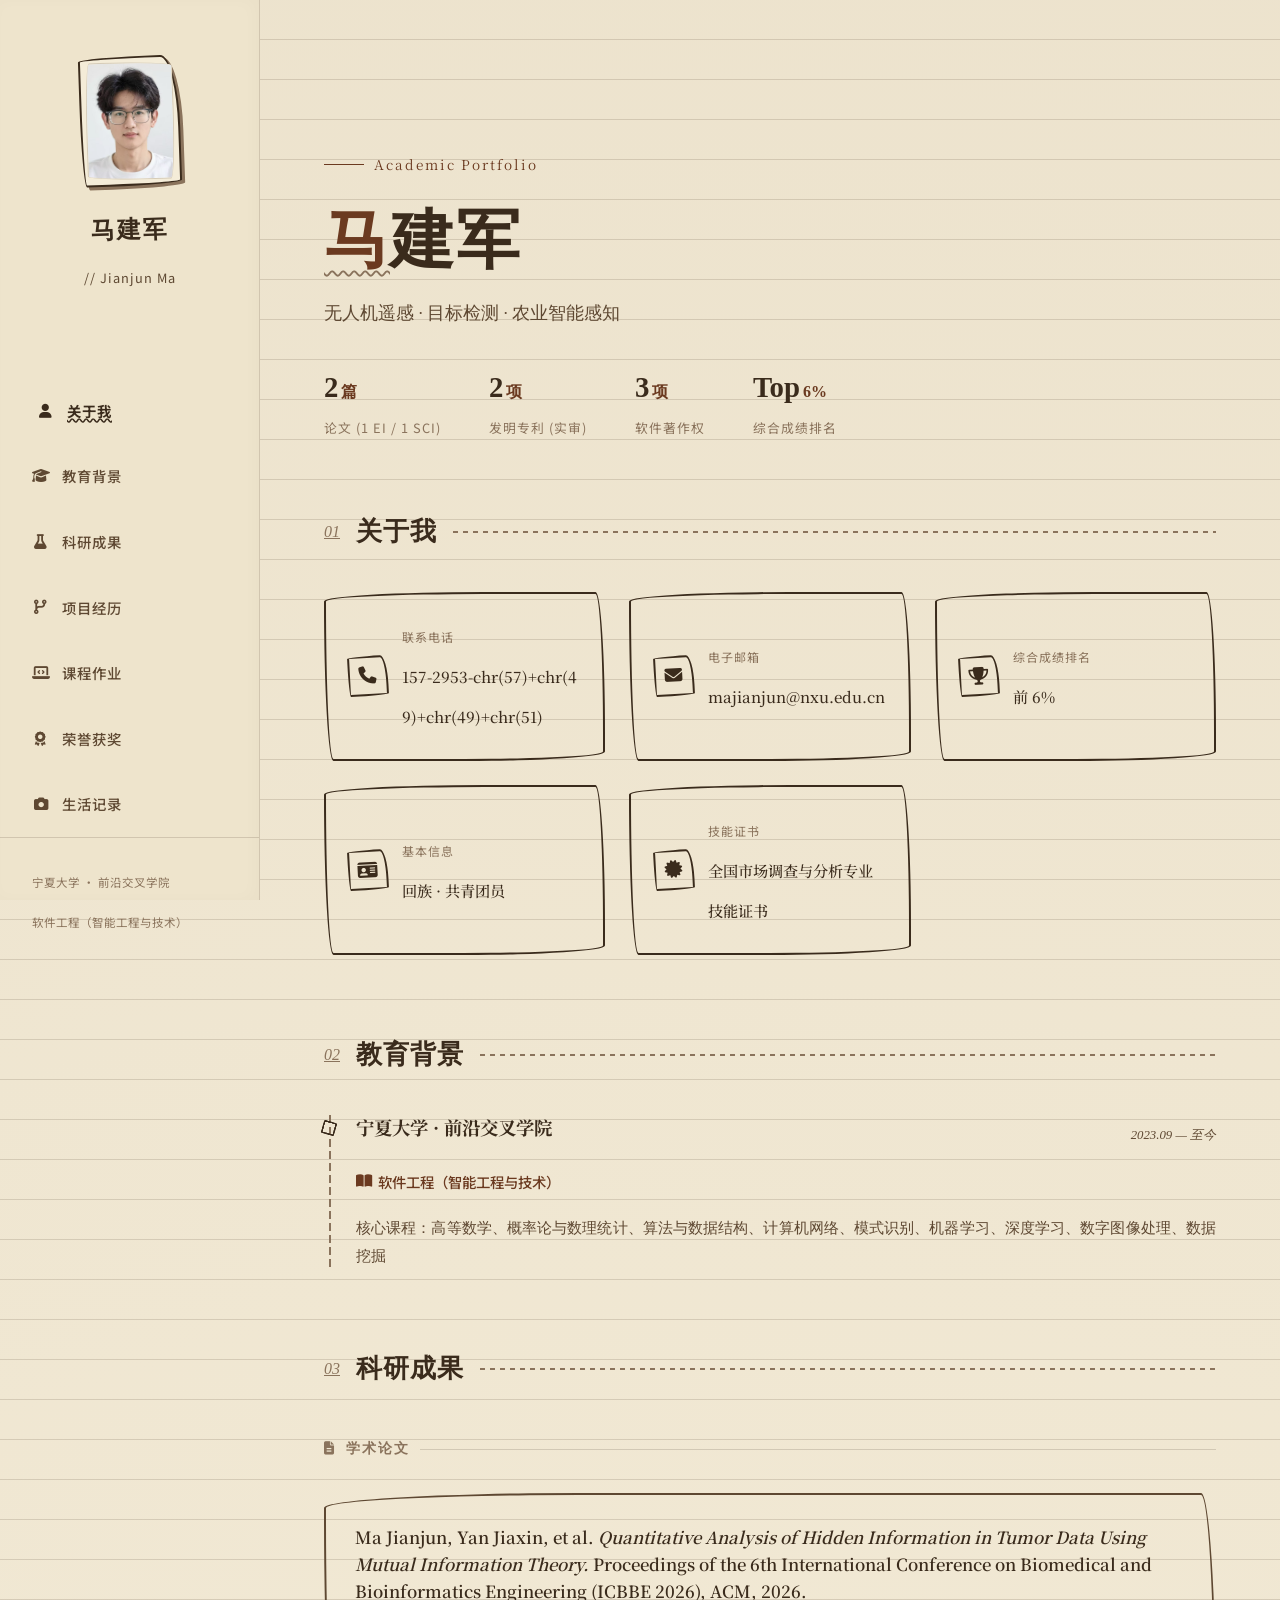
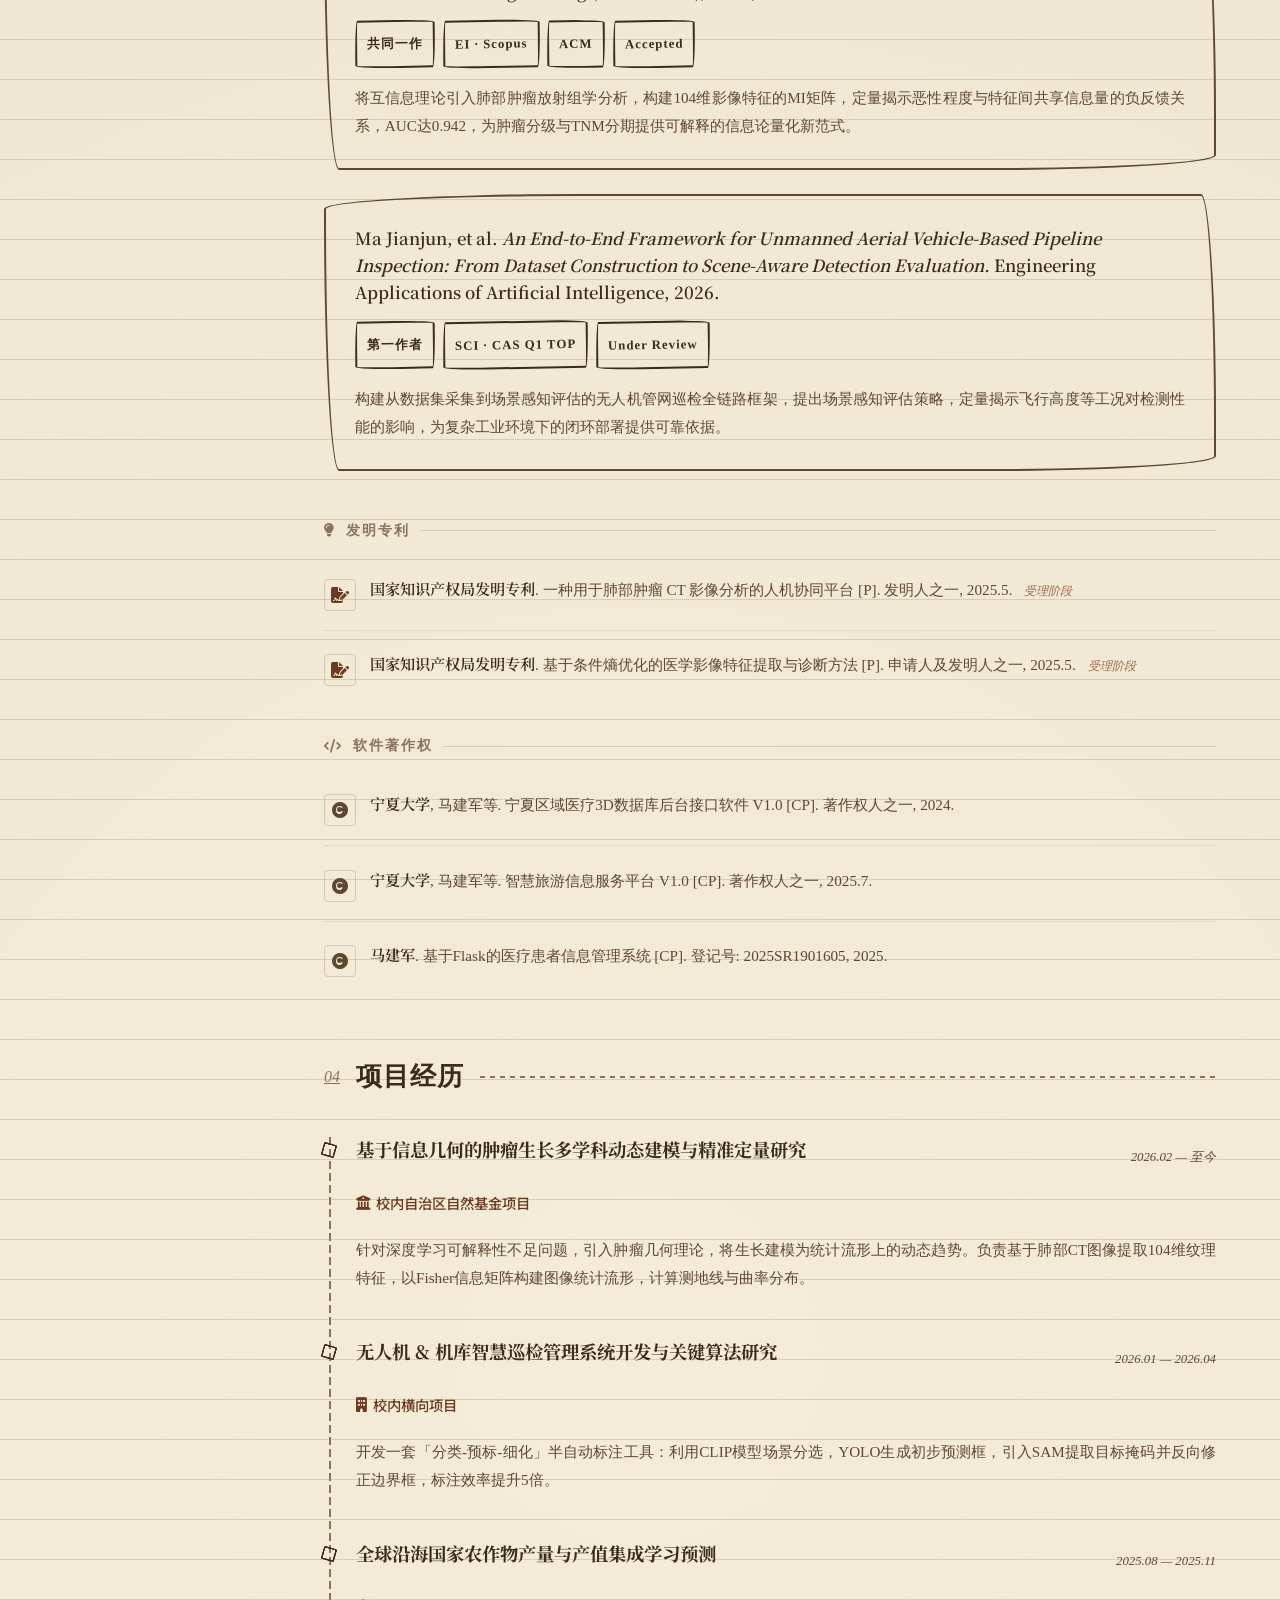
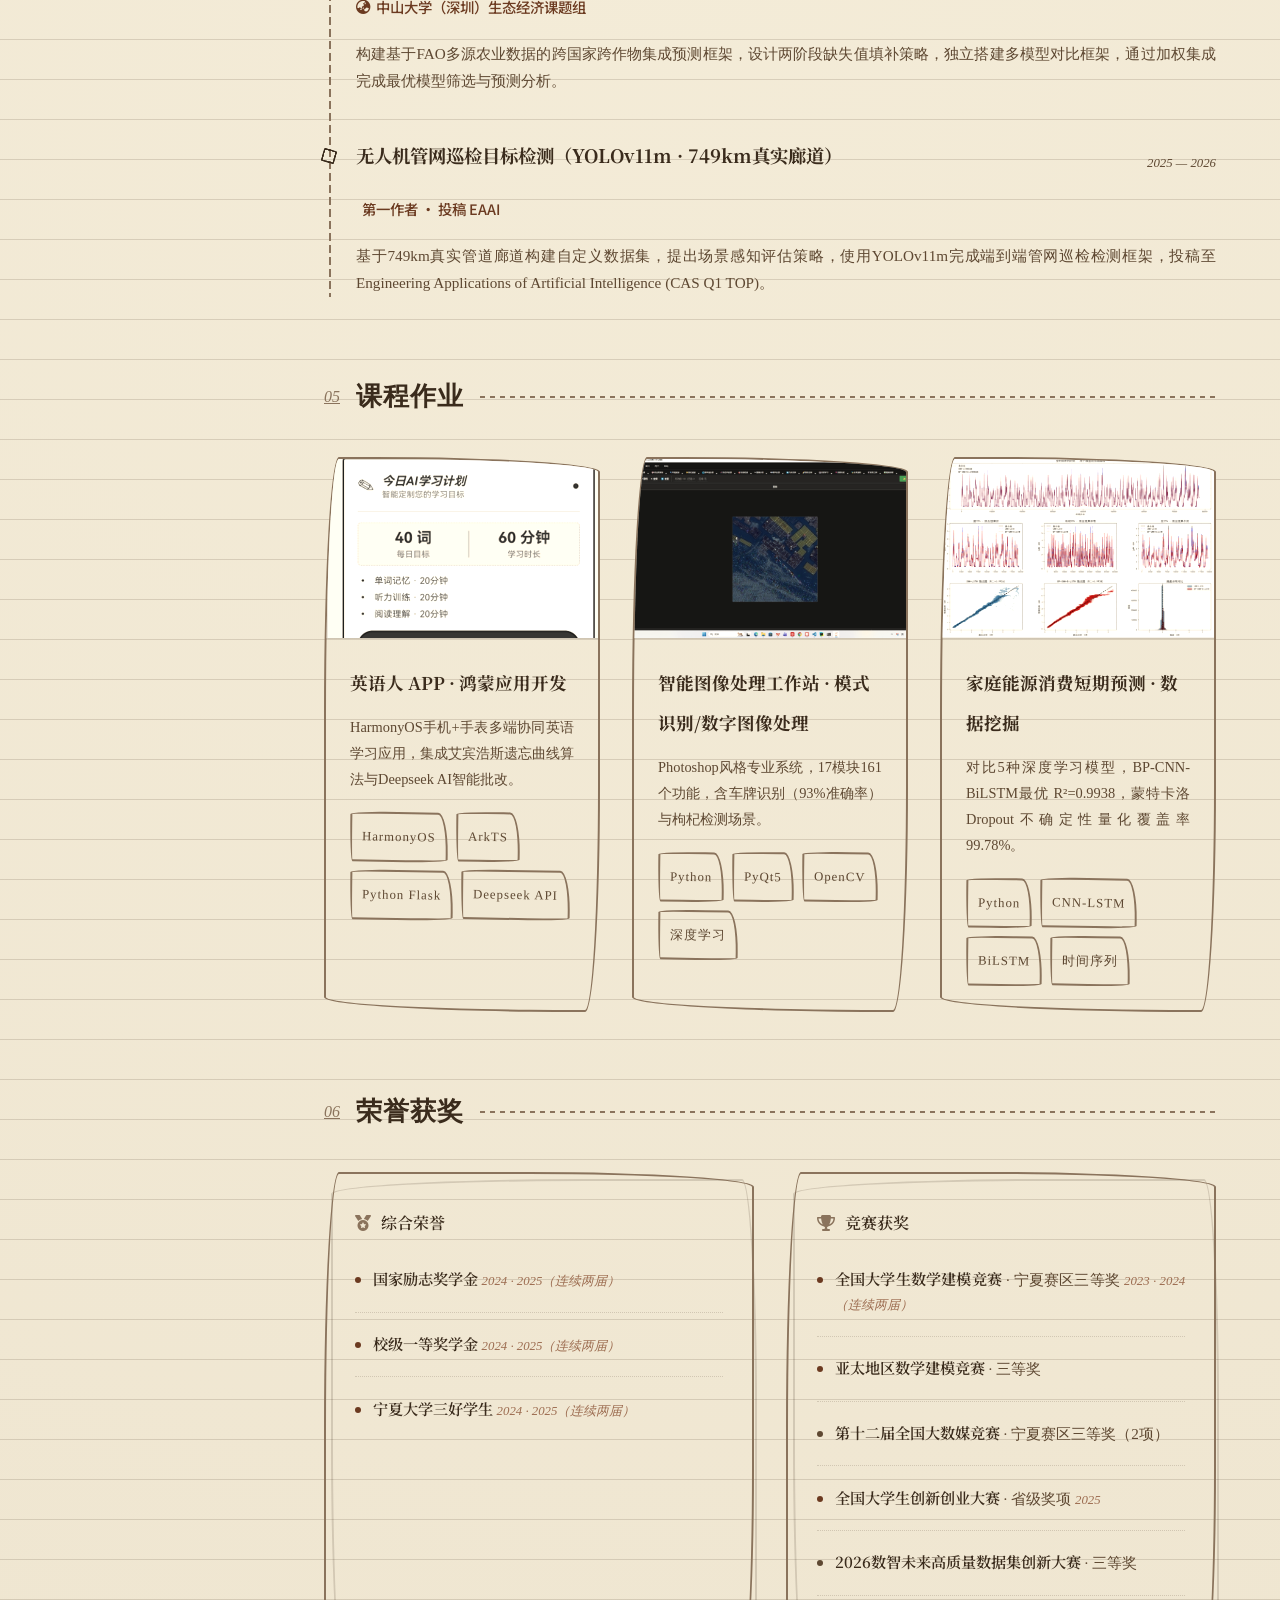
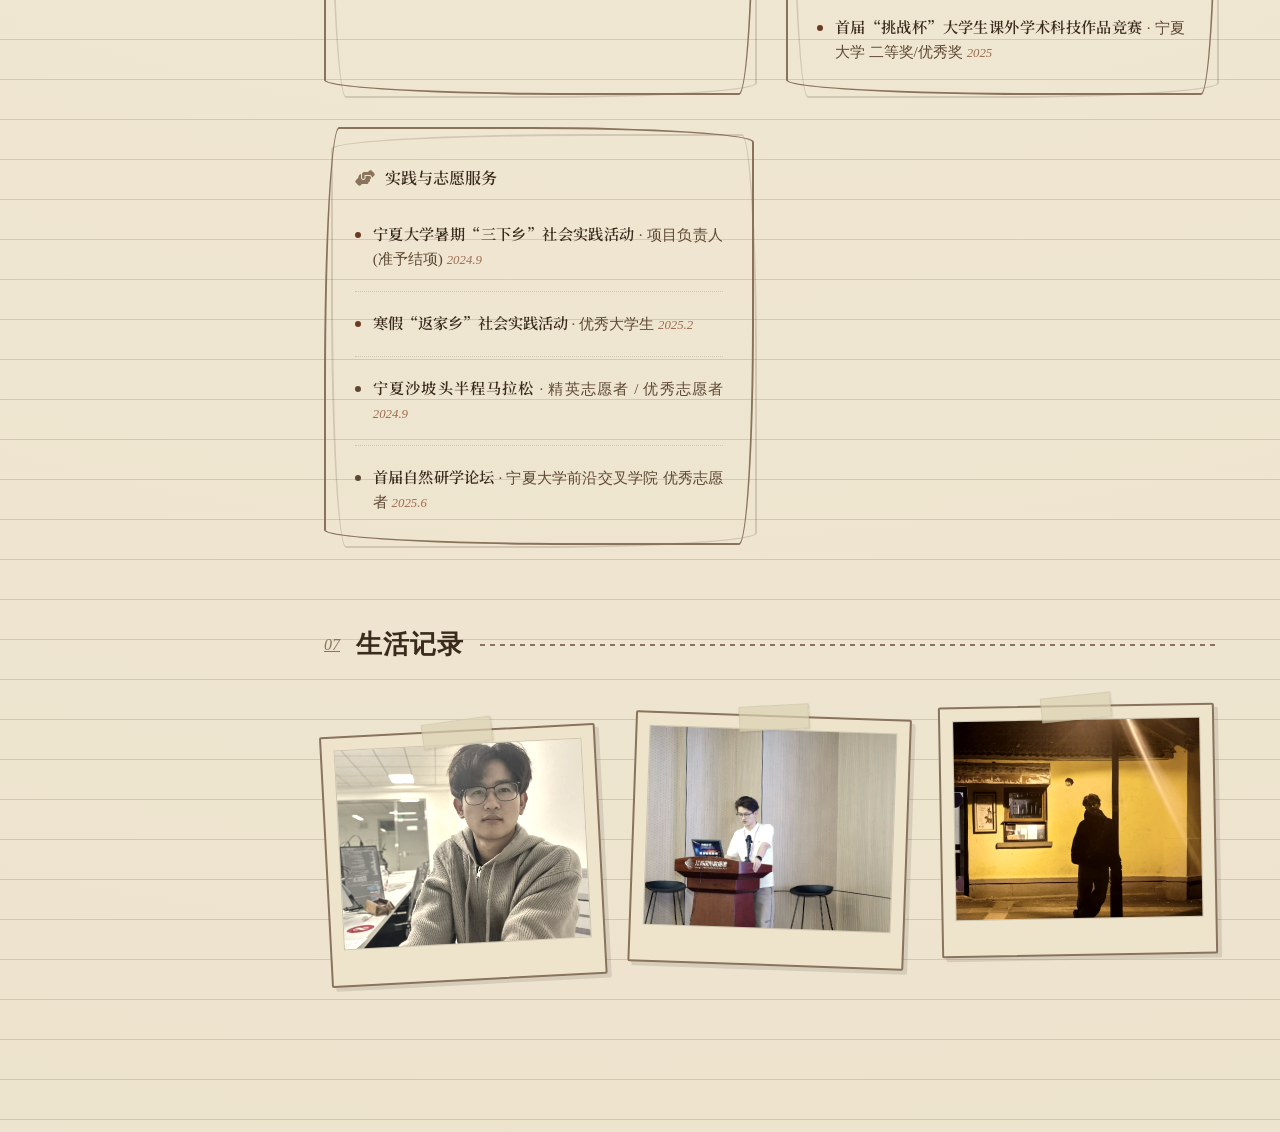
==== index.html @ d17797e0 "Initial commit of academic portfolio" ====
<!DOCTYPE html>
<html lang="zh-CN">
<head>
    <meta charset="UTF-8">
    <meta name="viewport" content="width=device-width, initial-scale=1.0">
    <title>马建军 · 个人学术主页</title>
    <link href="https://fonts.googleapis.com/css2?family=Noto+Serif+SC:wght@300;400;500;600;700&family=Noto+Sans+SC:wght@300;400;500;700&display=swap" rel="stylesheet">
    <link rel="stylesheet" href="https://cdnjs.cloudflare.com/ajax/libs/font-awesome/6.4.0/css/all.min.css">
    <style>
        :root {
            /* 纸质素描风格变量 */
            --paper: #f4ecd8;       /* 主背景色：调淡、更柔和的素描纸本色 */
            --paper-dark: #eee4cc;  /* 次背景色/侧边栏：稍微区分的浅纸色 */
            --paper-line: rgba(60, 40, 20, 0.15); /* 铅笔横线颜色：调淡横线，减弱干扰 */
            --ink: #3a2b1c;         /* 主文字颜色：深褐色/软炭笔色 */
            --ink-light: #5e4832;   /* 辅助文字颜色：褐色铅笔 */
            --ink-faint: #8a735c;   /* 极淡文字/边框：硬铅笔灰/棕灰 */
            --accent: #6b3a20;      /* 强调色：红棕色（Sepia 素描风格） */
            --accent-muted: #9c6c50;
            --sidebar-w: 260px;
            --border: rgba(40, 25, 10, 0.15); /* 素描排版更明显的深棕线条分割，调淡透明度 */
            --ease: cubic-bezier(0.25, 0.1, 0.25, 1);

            /* 素描手绘风格边框圆角 */
            --sketch-r1: 255px 15px 225px 15px/15px 225px 15px 255px;
            --sketch-r2: 15px 225px 15px 255px/255px 15px 225px 15px;
            --sketch-r3: 255px 55px 225px 15px/15px 225px 15px 255px;
        }

        *, *::before, *::after { margin:0; padding:0; box-sizing:border-box; }
        html { scroll-behavior: smooth; }

        body {
            font-family: 'Zhi Mang Xing', 'Ma Shan Zheng', 'Kaiti', 'STKaiti', serif; /* 切换为手写/楷体/素描感字体 */
            background-color: var(--paper);

            /* 叠加黄牛皮纸/素描纸的粗糙纹理滤镜 + 笔记本横线 */
            background-image:
                repeating-linear-gradient(
                    transparent,
                    transparent 39px,
                    var(--paper-line) 39px,
                    var(--paper-line) 40px
                ),
                radial-gradient(circle at center, transparent 0%, rgba(150, 120, 80, 0.08) 100%); /* 暗角也调淡 */

            color: var(--ink);
            line-height: 40px; /* 行高严格对齐横线间距 40px */
            -webkit-font-smoothing: antialiased;
            overflow-x: hidden;
            font-size: 18px; /* 字体稍微调大适应手写感 */
        }

        .layout { display:flex; min-height:100vh; position:relative; z-index:2; }

        /* ══════════════════════════════════════
           SIDEBAR
        ══════════════════════════════════════ */
        .sidebar {
            width: var(--sidebar-w);
            background: var(--paper-dark);
            border-right: 1px solid var(--border);
            position: fixed;
            height: 100vh;
            left: 0; top: 0;
            display: flex;
            flex-direction: column;
            z-index: 50;
            box-shadow: inset -5px 0 15px rgba(0,0,0,0.02); /* 书脊质感 */
        }

        .profile-block {
            padding: 3.5rem 1.8rem 2rem;
            text-align: center;
        }

        .avatar-ring {
            width: 100px; height: 130px; /* 调整为适合一寸照的比例 (一般是 1:1.4 左右) */
            margin: 0 auto 1.5rem;
            border-radius: var(--sketch-r3); /* 素描手绘圆角，不再使用完全的圆形 */
            border: 2px solid var(--ink); /* 素描粗边框 */
            padding: 4px;
            background: var(--paper);
            transform: rotate(-2deg); /* 像随手贴上去的照片 */
            box-shadow: 3px 3px 0px var(--ink-faint); /* 素描排线阴影 */
        }

        .avatar-ring::before, .avatar-ring::after { display: none; } /* 移除光环 */

        .avatar-inner {
            width: 100%; height: 100%;
            border-radius: var(--sketch-r2);
            background: var(--paper);
            display: flex; align-items: center; justify-content: center;
            overflow: hidden; /* 确保图片不超出边框 */
            border: 1px solid var(--border);
        }

        .avatar-inner img {
            width: 100%;
            height: 100%;
            object-fit: cover;
            /* 可选：给照片加一点素描滤镜感 filter: sepia(0.3) grayscale(0.2) contrast(1.1); */
        }

        .profile-name {
            font-size: 1.5rem;
            font-weight: 700;
            color: var(--ink);
            letter-spacing: 2px;
            margin-bottom: 0.5rem;
            font-family: 'Zhi Mang Xing', 'Ma Shan Zheng', 'Kaiti', 'STKaiti', serif; /* 侧边栏姓名也用手写体 */
            transform: rotate(-2deg); /* 轻微手写倾斜 */
        }

        .profile-tag {
            font-size: 0.8rem;
            color: var(--ink-light);
            letter-spacing: 1px;
            font-family: 'Noto Sans SC', sans-serif; /* 无衬线辅助 */
        }

        .divider {
            width: 40px;
            height: 2px;
            background: var(--accent);
            margin: 1.5rem auto;
        }

        .nav { flex: 1; padding: 0; }
        .nav ul { list-style: none; }

        .nav a {
            display: flex;
            align-items: center;
            gap: 12px;
            padding: 0.8rem 2rem;
            color: var(--ink-light);
            text-decoration: none;
            font-size: 0.9rem;
            font-weight: 500;
            letter-spacing: 1px;
            transition: all 0.2s var(--ease);
            font-family: 'Noto Sans SC', sans-serif;
        }

        .nav a i { font-size: 0.9rem; width: 18px; text-align: center; }

        .nav a::before { display: none; } /* 移除背景高亮渐变 */

        .nav a:hover { color: var(--ink); background: transparent; text-decoration: underline; text-decoration-style: wavy; text-decoration-color: var(--ink-faint); }
        .nav a.active {
            color: var(--ink);
            font-weight: bold;
            background: transparent;
            text-decoration: underline;
            text-decoration-style: wavy; /* 素描波浪线高亮 */
            text-decoration-color: var(--ink);
            transform: translateX(5px); /* 稍微错位感 */
        }

        .sidebar-bottom {
            padding: 1.5rem 2rem;
            font-size: 0.72rem;
            color: var(--ink-faint);
            font-family: 'Noto Sans SC', sans-serif;
            border-top: 1px solid var(--border);
        }

        /* ── MAIN ── */
        .main {
            flex: 1;
            margin-left: var(--sidebar-w);
            padding: 4rem 5% 6rem;
            /* 移除了所有的 max-width 限制，让内容彻底占满屏幕剩余的所有宽度 */
        }

        /* ── HERO ── */
        .hero {
            padding: 5rem 0 4rem;
            position: relative;
        }

        .hero-eyebrow {
            font-family: 'Noto Serif SC', serif;
            font-size: 0.85rem;
            color: var(--accent);
            letter-spacing: 2px;
            margin-bottom: 1.2rem;
            display: flex;
            align-items: center;
            gap: 10px;
        }

        .hero-eyebrow::before {
            content: '';
            width: 40px; height: 1px;
            background: var(--accent);
            display: inline-block;
        }

        .hero-name {
            font-size: clamp(2.5rem, 5vw, 4rem);
            font-weight: 700;
            color: var(--ink);
            line-height: 1.2;
            letter-spacing: 2px;
            margin-bottom: 0.8rem;
            margin-top: 10px; /* 微调标题位置以对齐横线 */
        }

        .hero-name .accent-char {
            color: var(--accent);
            text-decoration: underline;
            text-decoration-style: wavy; /* 改为波浪线更符合手绘感，且不会生硬 */
            text-decoration-thickness: 2px;
            text-decoration-color: var(--ink-faint);
            text-underline-offset: 8px; /* 拉开与文字的间距，更透气 */
        }

        .hero-subtitle {
            font-size: 1.1rem;
            color: var(--ink-light);
            margin-bottom: 2.5rem;
            font-weight: 400;
        }

        .hero-stats {
            display: flex;
            gap: 3rem;
            flex-wrap: wrap;
        }

        .stat {
            display: flex;
            flex-direction: column;
        }

        .stat-num {
            font-size: 1.8rem;
            font-weight: 600;
            color: var(--ink);
            line-height: 1;
            font-family: 'Times New Roman', serif;
        }

        .stat-num .unit {
            font-size: 1rem;
            color: var(--accent);
            margin-left: 3px;
        }

        .stat-label {
            font-size: 0.8rem;
            color: var(--ink-faint);
            font-family: 'Noto Sans SC', sans-serif;
            letter-spacing: 1px;
            margin-top: 6px;
        }

        /* ── SECTION ── */
        .section { margin-bottom: 5rem; }

        .sec-header {
            display: flex;
            align-items: center;
            gap: 16px;
            margin-bottom: 2.5rem;
        }

        .sec-num {
            font-family: 'Times New Roman', serif;
            font-size: 1rem;
            color: var(--ink-faint); /* 淡素描灰 */
            font-style: italic;
            text-decoration: underline;
            text-decoration-style: solid;
        }

        .sec-title {
            font-size: 1.6rem;
            font-weight: bold;
            color: var(--ink);
            letter-spacing: 1px;
            font-family: 'Zhi Mang Xing', 'Ma Shan Zheng', 'Kaiti', 'STKaiti', serif; /* 标题保持素描手写体 */
            position: relative;
        }

        .sec-line {
            flex: 1;
            height: 2px;
            background: repeating-linear-gradient(to right, var(--ink-faint), var(--ink-faint) 5px, transparent 5px, transparent 10px); /* 手绘虚线感 */
        }

        /* ── CONTACT GRID ── */
        .contact-grid {
            display: grid;
            grid-template-columns: repeat(auto-fit, minmax(220px, 1fr));
            gap: 1.5rem;
        }

        .contact-card {
            background: transparent;
            border: 2px solid var(--ink); /* 素描粗黑边框 */
            border-radius: var(--sketch-r1); /* 素描手绘圆角 */
            padding: 1.4rem;
            display: flex;
            align-items: center;
            gap: 14px;
            transition: all 0.3s var(--ease);
            position: relative;
            overflow: hidden; /* 确保任何内容都不会超出素描边框 */
        }

        .contact-card::before {
            display: none;
        }

        .contact-card:hover {
            border-radius: var(--sketch-r2); /* 悬停时稍微改变圆角模拟手绘动态 */
            box-shadow: 4px 4px 0px var(--ink-light); /* 素描排线阴影 */
        }

        .cc-icon {
            width: 40px; height: 40px;
            background: transparent;
            border: 2px solid var(--ink); /* 素描图标边框 */
            border-radius: var(--sketch-r3); /* 手绘圆角 */
            display: flex; align-items: center; justify-content: center;
            color: var(--ink); /* 炭黑图标 */
            font-size: 1.1rem;
            flex-shrink: 0;
            transform: rotate(-3deg); /* 素描手绘倾斜感 */
        }

        .cc-label { font-size: 0.75rem; color: var(--ink-faint); margin-bottom: 2px; font-family: 'Noto Sans SC', sans-serif; text-transform: uppercase; letter-spacing: 1px; }
        .cc-value {
            font-size: 0.95rem;
            color: var(--ink);
            font-weight: 500;
            font-family: 'Noto Serif SC', serif;
            word-break: break-all; /* 允许长串字母换行，防止邮箱溢出 */
            overflow-wrap: break-word;
        }
        .cc-value a { color: inherit; text-decoration: none; transition: color 0.2s; }
        .cc-value a:hover { color: var(--accent); }

        /* ── TIMELINE ── */
        .timeline { position: relative; padding-left: 2rem; }

        .timeline::before {
            content: '';
            position: absolute;
            left: 5px; top: 0; bottom: 0;
            width: 2px;
            background: repeating-linear-gradient(to bottom, var(--ink-faint), var(--ink-faint) 8px, transparent 8px, transparent 12px); /* 铅笔虚线 */
        }

        .tl-item { position: relative; margin-bottom: 3rem; }
        .tl-item:last-child { margin-bottom: 0; }

        .tl-dot {
            position: absolute;
            left: -2.1rem; top: 6px;
            width: 14px; height: 14px;
            border-radius: var(--sketch-r2); /* 手绘感圆点 */
            border: 2px solid var(--ink); /* 铅笔描边 */
            background: transparent;
            transition: all 0.3s;
            transform: rotate(15deg);
        }

        .tl-item:hover .tl-dot {
            background: var(--ink-faint); /* 素描铅笔涂满感 */
            transform: rotate(45deg);
        }

        .tl-card {
            background: transparent;
            border: none;
            padding: 0;
            transition: all 0.35s var(--ease);
        }

        .tl-card:hover { transform: translateX(4px); }

        .tl-head {
            display: flex;
            justify-content: space-between;
            align-items: flex-start;
            flex-wrap: wrap;
            gap: 0.5rem;
            margin-bottom: 0.4rem;
        }

        .tl-title {
            font-size: 1.15rem;
            font-weight: 700;
            color: var(--ink);
            line-height: 1.4;
            font-family: 'Noto Serif SC', serif;
        }

        .tl-badge {
            font-family: 'Times New Roman', serif;
            font-size: 0.8rem;
            color: var(--ink-light);
            font-style: italic;
        }

        .tl-org {
            font-size: 0.9rem;
            color: var(--accent);
            margin-bottom: 0.8rem;
            display: flex;
            align-items: center;
            gap: 6px;
            font-family: 'Noto Sans SC', sans-serif;
            font-weight: 500;
        }

        .tl-body { font-size: 0.95rem; line-height: 1.8; color: var(--ink-light); text-align: justify; }

        /* ── PAPER CARD ── */
        .paper-card {
            background: transparent;
            border: 2px solid var(--ink-light); /* 素描排线边框 */
            border-radius: var(--sketch-r1); /* 素描手绘圆角 */
            padding: 1.8rem;
            margin-bottom: 1.5rem;
            transition: all 0.3s var(--ease);
            position: relative;
        }

        .paper-card::after { display: none; }

        .paper-card:hover {
            transform: translateY(-3px);
            border-radius: var(--sketch-r3);
            box-shadow: 5px 5px 0px var(--ink-faint); /* 素描排线阴影 */
        }

        .paper-card.blue { border-left-color: var(--ink-light); }
        .paper-card.blue:hover { border-color: rgba(0,0,0,0.15); }

        .paper-title {
            font-size: 1.05rem;
            font-weight: 600;
            color: var(--ink);
            line-height: 1.6;
            margin-bottom: 1rem;
            font-family: 'Noto Serif SC', serif;
        }

        .paper-meta { display: flex; flex-wrap: wrap; align-items: center; gap: 8px; }

        .pill {
            font-size: 0.8rem;
            padding: 2px 10px;
            border-radius: var(--sketch-r2); /* 手绘圆角 */
            font-weight: bold;
            letter-spacing: 1px;
            border: 2px solid var(--ink); /* 粗铅笔描边 */
            color: var(--ink);
            transform: rotate(-1deg);
        }

        .pill-green, .pill-blue, .pill-purple, .pill-amber {
            /* 统一为素描黑白灰风格 */
            background: transparent;
        }

        .paper-desc { font-size: 0.95rem; color: var(--ink-light); margin-top: 1rem; line-height: 1.8; text-align: justify; }

        /* ── IP LIST ── */
        .ip-list { display: flex; flex-direction: column; gap: 1.2rem; }

        .ip-item {
            display: flex;
            align-items: flex-start;
            gap: 14px;
            background: transparent;
            border-bottom: 1px dotted var(--border);
            padding: 0 0 1.2rem 0;
            transition: all 0.3s;
        }

        .ip-item:last-child {
            border-bottom: none;
            padding-bottom: 0;
        }

        .ip-icon {
            width: 32px; height: 32px;
            border-radius: 4px; /* 更方正 */
            display: flex; align-items: center; justify-content: center;
            font-size: 1rem;
            flex-shrink: 0;
            margin-top: 4px;
            border: 1px solid var(--border);
        }

        .ip-icon.green { background: transparent; color: var(--accent); }
        .ip-icon.blue { background: transparent; color: var(--ink-light); }

        .ip-text { font-size: 0.95rem; line-height: 1.8; color: var(--ink-light); text-align: justify;}
        .ip-text strong { color: var(--ink); font-weight: 600; font-family: 'Noto Serif SC', serif;}
        .ip-status {
            display: inline-block;
            margin-left: 8px;
            font-size: 0.75rem;
            font-family: 'Times New Roman', serif;
            color: var(--accent-muted);
            font-style: italic;
        }

        /* ── CATEGORY LABEL ── */
        .cat-label {
            display: flex;
            align-items: center;
            gap: 10px;
            margin: 2.5rem 0 1.5rem;
            font-size: 0.85rem;
            font-family: 'Times New Roman', serif;
            color: var(--ink-faint);
            letter-spacing: 2px;
            text-transform: uppercase;
            font-weight: 600;
        }

        .cat-label::after {
            content: '';
            flex: 1;
            height: 1px;
            background: var(--border);
        }

        /* ── COURSEWORK GRID ── */
        .course-grid {
            display: grid;
            grid-template-columns: repeat(3, 1fr); /* 一行三个 */
            gap: 2rem;
            width: 100%; /* 撑满父容器 */
        }

        @media (max-width: 992px) {
            .course-grid { grid-template-columns: 1fr; }
        }

        .course-card {
            background: transparent;
            border: 2px solid var(--ink-faint); /* 细铅笔线边框 */
            border-radius: var(--sketch-r2); /* 手绘感外框 */
            overflow: hidden;
            transition: all 0.3s var(--ease);
        }

        .course-card:hover {
            border-color: var(--ink);
            transform: translateY(-3px);
            border-radius: var(--sketch-r1);
            box-shadow: 4px 4px 0px rgba(0,0,0,0.1); /* 素描阴影 */
        }

        .course-thumb {
            height: 180px;
            background: rgba(0,0,0,0.02);
            border-bottom: 1px solid var(--border);
            display: flex; align-items: center; justify-content: center;
            position: relative;
            overflow: hidden;
        }

        .course-img {
            width: 100%;
            height: 100%;
            object-fit: cover;
            /* 纸质素描风格滤镜，让图片更融入背景 */
            filter: sepia(0.2) grayscale(0.2) contrast(1.1);
            transition: all 0.3s var(--ease);
        }

        .course-card:hover .course-img {
            filter: sepia(0) grayscale(0) contrast(1);
            transform: scale(1.05);
        }

        .course-thumb::before { display: none; }

        .thumb-icon {
            font-size: 3.5rem;
            color: var(--ink-faint);
            opacity: 0.5;
            z-index: 1;
        }

        .thumb-grid { display: none; } /* 移除背景网格 */

        .course-body { padding: 1.5rem; }

        .course-title {
            font-size: 1.1rem;
            font-weight: 700;
            color: var(--ink);
            margin-bottom: 0.8rem;
            font-family: 'Noto Serif SC', serif;
        }

        .course-desc { font-size: 0.9rem; color: var(--ink-light); line-height: 1.8; margin-bottom: 1.2rem; text-align: justify;}

        .tech-tags { display: flex; flex-wrap: wrap; gap: 8px; }

        .tech-tag {
            font-size: 0.8rem;
            padding: 3px 10px;
            border-radius: var(--sketch-r3); /* 手绘圆角 */
            background: transparent;
            color: var(--ink-light);
            border: 2px solid var(--ink-faint); /* 细铅笔线边框 */
            letter-spacing: 1px;
            transform: rotate(1deg); /* 随意手写感 */
        }

        /* ── HONORS ── */
        .honors-wrap { display: grid; grid-template-columns: 1fr 1fr; gap: 2rem; }

        @media (max-width: 768px) {
            .honors-wrap { grid-template-columns: 1fr; }
        }

        .honor-block {
            background: transparent;
            border: 2px solid var(--ink-faint); /* 细铅笔线边框 */
            border-radius: var(--sketch-r2); /* 手绘圆角 */
            padding: 1.8rem;
            position: relative;
        }

        .honor-block::after {
            content: '';
            position: absolute;
            left: 5px; top: 5px;
            width: 100%; height: 100%;
            border: 2px solid var(--border);
            border-radius: var(--sketch-r1);
            z-index: -1;
            pointer-events: none; /* 双重素描叠线效果 */
        }

        .honor-block-title {
            font-size: 1rem;
            font-weight: 600;
            color: var(--ink);
            margin-bottom: 1.5rem;
            display: flex;
            align-items: center;
            gap: 10px;
            font-family: 'Noto Serif SC', serif;
        }

        /* ── GALLERY (生活照片) ── */
        .gallery-grid {
            display: grid;
            grid-template-columns: repeat(3, 1fr); /* 强制一行显示三个 */
            gap: 2rem;
            margin-top: 1.5rem;
        }

        @media (max-width: 768px) {
            .gallery-grid { grid-template-columns: 1fr; } /* 手机端再变成一列 */
        }

        .polaroid {
            background: var(--paper-dark);
            padding: 12px 12px 35px 12px;
            border: 2px solid var(--ink-faint);
            border-radius: 2px; /* 偏方正一点 */
            box-shadow: 4px 4px 0px rgba(0,0,0,0.1);
            position: relative;
            transition: all 0.3s var(--ease);
            display: flex;
            flex-direction: column;
            align-items: center;
        }

        .polaroid:nth-child(1) { transform: rotate(-3deg) translateY(25px); }
        .polaroid:nth-child(2) { transform: rotate(2deg) translateY(10px); }
        .polaroid:nth-child(3) { transform: rotate(-1deg); }

        .polaroid:hover {
            transform: scale(1.05) rotate(0deg);
            z-index: 10;
            border-color: var(--ink);
            box-shadow: 6px 6px 0px rgba(0,0,0,0.15);
        }

        .polaroid img {
            width: 100%;
            height: 200px;
            object-fit: cover;
            border: 1px solid var(--border);
            filter: sepia(0.3) grayscale(0.2) contrast(1.1); /* 泛黄素描滤镜 */
            transition: all 0.3s var(--ease);
        }

        .polaroid:hover img {
            filter: sepia(0) grayscale(0) contrast(1);
        }

        /* 用胶带贴住的效果 */
        .polaroid::before {
            content: '';
            position: absolute;
            top: -12px;
            left: 50%;
            transform: translateX(-50%) rotate(-5deg);
            width: 70px;
            height: 25px;
            background: rgba(220, 210, 180, 0.7); /* 纸胶带颜色 */
            border: 1px solid rgba(0,0,0,0.05);
            box-shadow: 1px 1px 2px rgba(0,0,0,0.1);
            z-index: 2;
        }

        .honor-block-title i { color: var(--ink-faint); }

        .honor-item {
            display: flex;
            align-items: flex-start;
            gap: 12px;
            font-size: 0.95rem;
            margin-bottom: 1.2rem;
            padding-bottom: 1.2rem;
            border-bottom: 1px dotted var(--border);
        }

        .honor-item:last-child { margin-bottom: 0; padding-bottom: 0; border-bottom: none; }

        .honor-dot {
            width: 6px; height: 6px;
            border-radius: 50%;
            margin-top: 10px;
            flex-shrink: 0;
            background: var(--ink-faint);
        }

        .dot-gold { background: var(--accent); }
        .dot-green { background: var(--accent); }
        .dot-blue { background: var(--ink-light); }

        .honor-text { color: var(--ink-light); line-height: 1.6; text-align: justify;}
        .honor-text strong { color: var(--ink); font-weight: 600; font-family: 'Noto Serif SC', serif; }
        .honor-year {
            font-family: 'Times New Roman', serif;
            font-size: 0.8rem;
            color: var(--accent-muted);
            font-style: italic;
        }

        /* ── MOBILE ── */
        .mob-btn {
            display: none;
            position: fixed;
            bottom: 28px; right: 28px;
            width: 52px; height: 52px;
            border-radius: 50%;
            background: var(--paper);
            border: 1px solid var(--border);
            color: var(--ink);
            font-size: 1.3rem;
            z-index: 200;
            cursor: pointer;
            align-items: center;
            justify-content: center;
            box-shadow: 0 4px 12px rgba(0,0,0,0.1);
            transition: all 0.3s;
        }

        .mob-btn:hover { transform: scale(1.05); }

        @media (max-width: 992px) {
            :root { --sidebar-w: 0px; }
            .sidebar { transform: translateX(-100%); width: 280px; transition: transform 0.4s var(--ease); border-right: 1px solid var(--border); }
            .sidebar.open { transform: translateX(0); box-shadow: 20px 0 40px rgba(0,0,0,0.05); }
            .main { padding: 2rem 1.2rem 4rem; }
            .mob-btn { display: flex; }
            .hero-name { font-size: 2.2rem; }
            .hero-stats { gap: 1.5rem; }
            .course-grid { grid-template-columns: 1fr; }
            .contact-grid { grid-template-columns: 1fr; }
            .ip-item { flex-direction: column; }
        }

        /* ── FADE IN ── */
        .fade-in {
            opacity: 0;
            transform: translateY(15px);
            transition: opacity 0.8s ease-out, transform 0.8s ease-out;
        }
        .fade-in.visible { opacity: 1; transform: translateY(0); }

        /* ── SCROLLBAR ── */
        ::-webkit-scrollbar { width: 8px; }
        ::-webkit-scrollbar-track { background: var(--paper-dark); }
        ::-webkit-scrollbar-thumb { background: var(--border); border-radius: 4px; }
        ::-webkit-scrollbar-thumb:hover { background: var(--ink-faint); }

        ::selection { background: rgba(139, 28, 43, 0.15); color: var(--ink); }
    </style>
</head>
<body>

<div class="layout">

    <!-- ══ SIDEBAR ══ -->
    <aside class="sidebar" id="sidebar">
        <div class="profile-block">
            <div class="avatar-ring">
                <div class="avatar-inner">
                    <img src="images/一寸照.jpg" alt="马建军">
                </div>
            </div>
            <div class="profile-name">马建军</div>
            <div class="profile-tag">// Jianjun Ma</div>
        </div>

        <div class="divider"></div>

        <nav class="nav">
            <ul>
                <li><a href="#about" class="active"><i class="fas fa-user"></i> 关于我</a></li>
                <li><a href="#education"><i class="fas fa-graduation-cap"></i> 教育背景</a></li>
                <li><a href="#research"><i class="fas fa-flask"></i> 科研成果</a></li>
                <li><a href="#projects"><i class="fas fa-code-branch"></i> 项目经历</a></li>
                <li><a href="#coursework"><i class="fas fa-laptop-code"></i> 课程作业</a></li>
                <li><a href="#honors"><i class="fas fa-award"></i> 荣誉获奖</a></li>
                <li><a href="#gallery"><i class="fas fa-camera"></i> 生活记录</a></li>
            </ul>
        </nav>

        <div class="sidebar-bottom">
            宁夏大学 · 前沿交叉学院<br>
            软件工程（智能工程与技术）
        </div>
    </aside>

    <!-- ══ MAIN ══ -->
    <main class="main">

        <!-- HERO -->
        <div class="hero fade-in">
            <div class="hero-eyebrow">Academic Portfolio</div>
            <div class="hero-name"><span class="accent-char">马</span>建军</div>
            <div class="hero-subtitle">无人机遥感 · 目标检测 · 农业智能感知</div>
            <div class="hero-stats">
                <div class="stat">
                    <div class="stat-num">2<span class="unit">篇</span></div>
                    <div class="stat-label">论文 (1 EI / 1 SCI)</div>
                </div>
                <div class="stat">
                    <div class="stat-num">2<span class="unit">项</span></div>
                    <div class="stat-label">发明专利 (实审)</div>
                </div>
                <div class="stat">
                    <div class="stat-num">3<span class="unit">项</span></div>
                    <div class="stat-label">软件著作权</div>
                </div>
                <div class="stat">
                    <div class="stat-num">Top<span class="unit">6%</span></div>
                    <div class="stat-label">综合成绩排名</div>
                </div>
            </div>
        </div>

        <!-- ABOUT -->
        <section id="about" class="section fade-in">
            <div class="sec-header">
                <span class="sec-num">01</span>
                <h2 class="sec-title">关于我</h2>
                <div class="sec-line"></div>
            </div>
            <div class="contact-grid">
                <div class="contact-card">
                    <div class="cc-icon"><i class="fas fa-phone"></i></div>
                    <div>
                        <span class="cc-label">联系电话</span>
                        <div class="cc-value"><a href="#" id="protect-phone" class="protect-link">Loading...</a></div>
                    </div>
                </div>
                <div class="contact-card">
                    <div class="cc-icon"><i class="fas fa-envelope"></i></div>
                    <div>
                        <span class="cc-label">电子邮箱</span>
                        <div class="cc-value"><a href="#" id="protect-email" class="protect-link">Loading...</a></div>
                    </div>
                </div>
                <div class="contact-card">
                    <div class="cc-icon"><i class="fas fa-trophy"></i></div>
                    <div>
                        <span class="cc-label">综合成绩排名</span>
                        <div class="cc-value">前 6%</div>
                    </div>
                </div>
                <div class="contact-card">
                    <div class="cc-icon"><i class="fas fa-id-card"></i></div>
                    <div>
                        <span class="cc-label">基本信息</span>
                        <div class="cc-value">回族 · 共青团员</div>
                    </div>
                </div>
                <div class="contact-card">
                    <div class="cc-icon"><i class="fas fa-certificate"></i></div>
                    <div>
                        <span class="cc-label">技能证书</span>
                        <div class="cc-value">全国市场调查与分析专业技能证书</div>
                    </div>
                </div>
            </div>
        </section>

        <!-- EDUCATION -->
        <section id="education" class="section fade-in">
            <div class="sec-header">
                <span class="sec-num">02</span>
                <h2 class="sec-title">教育背景</h2>
                <div class="sec-line"></div>
            </div>
            <div class="timeline">
                <div class="tl-item">
                    <div class="tl-dot"></div>
                    <div class="tl-card">
                        <div class="tl-head">
                            <div class="tl-title">宁夏大学 · 前沿交叉学院</div>
                            <span class="tl-badge">2023.09 — 至今</span>
                        </div>
                        <div class="tl-org"><i class="fas fa-book-open"></i> 软件工程（智能工程与技术）</div>
                        <div class="tl-body">核心课程：高等数学、概率论与数理统计、算法与数据结构、计算机网络、模式识别、机器学习、深度学习、数字图像处理、数据挖掘</div>
                    </div>
                </div>
            </div>
        </section>

        <!-- RESEARCH -->
        <section id="research" class="section fade-in">
            <div class="sec-header">
                <span class="sec-num">03</span>
                <h2 class="sec-title">科研成果</h2>
                <div class="sec-line"></div>
            </div>

            <div class="cat-label"><i class="fas fa-file-alt"></i> 学术论文</div>

            <div class="paper-card">
                <div class="paper-title">
                    Ma Jianjun, Yan Jiaxin, et al. <em>Quantitative Analysis of Hidden Information in Tumor Data Using Mutual Information Theory.</em>
                    Proceedings of the 6th International Conference on Biomedical and Bioinformatics Engineering (ICBBE 2026), ACM, 2026.
                </div>
                <div class="paper-meta">
                    <span class="pill pill-green">共同一作</span>
                    <span class="pill pill-blue">EI · Scopus</span>
                    <span class="pill pill-amber">ACM</span>
                    <span class="pill pill-purple">Accepted</span>
                </div>
                <div class="paper-desc">将互信息理论引入肺部肿瘤放射组学分析，构建104维影像特征的MI矩阵，定量揭示恶性程度与特征间共享信息量的负反馈关系，AUC达0.942，为肿瘤分级与TNM分期提供可解释的信息论量化新范式。</div>
            </div>

            <div class="paper-card blue">
                <div class="paper-title">
                    Ma Jianjun, et al. <em>An End-to-End Framework for Unmanned Aerial Vehicle-Based Pipeline Inspection: From Dataset Construction to Scene-Aware Detection Evaluation.</em>
                    Engineering Applications of Artificial Intelligence, 2026.
                </div>
                <div class="paper-meta">
                    <span class="pill pill-green">第一作者</span>
                    <span class="pill pill-blue">SCI · CAS Q1 TOP</span>
                    <span class="pill pill-amber">Under Review</span>
                </div>
                <div class="paper-desc">构建从数据集采集到场景感知评估的无人机管网巡检全链路框架，提出场景感知评估策略，定量揭示飞行高度等工况对检测性能的影响，为复杂工业环境下的闭环部署提供可靠依据。</div>
            </div>

            <div class="cat-label"><i class="fas fa-lightbulb"></i> 发明专利</div>
            <div class="ip-list">
                <div class="ip-item">
                    <div class="ip-icon green"><i class="fas fa-file-signature"></i></div>
                    <div class="ip-text">
                        <strong>国家知识产权局发明专利</strong>. 一种用于肺部肿瘤 CT 影像分析的人机协同平台 [P]. 发明人之一, 2025.5.
                        <span class="ip-status">受理阶段</span>
                    </div>
                </div>
                <div class="ip-item">
                    <div class="ip-icon green"><i class="fas fa-file-signature"></i></div>
                    <div class="ip-text">
                        <strong>国家知识产权局发明专利</strong>. 基于条件熵优化的医学影像特征提取与诊断方法 [P]. 申请人及发明人之一, 2025.5.
                        <span class="ip-status">受理阶段</span>
                    </div>
                </div>
            </div>

            <div class="cat-label"><i class="fas fa-code"></i> 软件著作权</div>
            <div class="ip-list">
                <div class="ip-item">
                    <div class="ip-icon blue"><i class="fas fa-copyright"></i></div>
                    <div class="ip-text"><strong>宁夏大学</strong>, 马建军等. 宁夏区域医疗3D数据库后台接口软件 V1.0 [CP]. 著作权人之一, 2024.</div>
                </div>
                <div class="ip-item">
                    <div class="ip-icon blue"><i class="fas fa-copyright"></i></div>
                    <div class="ip-text"><strong>宁夏大学</strong>, 马建军等. 智慧旅游信息服务平台 V1.0 [CP]. 著作权人之一, 2025.7.</div>
                </div>
                <div class="ip-item">
                    <div class="ip-icon blue"><i class="fas fa-copyright"></i></div>
                    <div class="ip-text"><strong>马建军</strong>. 基于Flask的医疗患者信息管理系统 [CP]. 登记号: 2025SR1901605, 2025.</div>
                </div>
            </div>
        </section>

        <!-- PROJECTS -->
        <section id="projects" class="section fade-in">
            <div class="sec-header">
                <span class="sec-num">04</span>
                <h2 class="sec-title">项目经历</h2>
                <div class="sec-line"></div>
            </div>
            <div class="timeline">

                <div class="tl-item">
                    <div class="tl-dot"></div>
                    <div class="tl-card">
                        <div class="tl-head">
                            <div class="tl-title">基于信息几何的肿瘤生长多学科动态建模与精准定量研究</div>
                            <span class="tl-badge">2026.02 — 至今</span>
                        </div>
                        <div class="tl-org"><i class="fas fa-university"></i> 校内自治区自然基金项目</div>
                        <div class="tl-body">针对深度学习可解释性不足问题，引入肿瘤几何理论，将生长建模为统计流形上的动态趋势。负责基于肺部CT图像提取104维纹理特征，以Fisher信息矩阵构建图像统计流形，计算测地线与曲率分布。</div>
                    </div>
                </div>

                <div class="tl-item">
                    <div class="tl-dot"></div>
                    <div class="tl-card">
                        <div class="tl-head">
                            <div class="tl-title">无人机 & 机库智慧巡检管理系统开发与关键算法研究</div>
                            <span class="tl-badge">2026.01 — 2026.04</span>
                        </div>
                        <div class="tl-org"><i class="fas fa-building"></i> 校内横向项目</div>
                        <div class="tl-body">开发一套「分类-预标-细化」半自动标注工具：利用CLIP模型场景分选，YOLO生成初步预测框，引入SAM提取目标掩码并反向修正边界框，标注效率提升5倍。</div>
                    </div>
                </div>

                <div class="tl-item">
                    <div class="tl-dot"></div>
                    <div class="tl-card">
                        <div class="tl-head">
                            <div class="tl-title">全球沿海国家农作物产量与产值集成学习预测</div>
                            <span class="tl-badge">2025.08 — 2025.11</span>
                        </div>
                        <div class="tl-org"><i class="fas fa-globe-asia"></i> 中山大学（深圳）生态经济课题组</div>
                        <div class="tl-body">构建基于FAO多源农业数据的跨国家跨作物集成预测框架，设计两阶段缺失值填补策略，独立搭建多模型对比框架，通过加权集成完成最优模型筛选与预测分析。</div>
                    </div>
                </div>

                <div class="tl-item">
                    <div class="tl-dot"></div>
                    <div class="tl-card">
                        <div class="tl-head">
                            <div class="tl-title">无人机管网巡检目标检测（YOLOv11m · 749km真实廊道）</div>
                            <span class="tl-badge">2025 — 2026</span>
                        </div>
                        <div class="tl-org"><i class="fas fa-drone"></i> 第一作者 · 投稿 EAAI</div>
                        <div class="tl-body">基于749km真实管道廊道构建自定义数据集，提出场景感知评估策略，使用YOLOv11m完成端到端管网巡检检测框架，投稿至 Engineering Applications of Artificial Intelligence (CAS Q1 TOP)。</div>
                    </div>
                </div>

            </div>
        </section>

        <!-- COURSEWORK -->
        <section id="coursework" class="section fade-in">
            <div class="sec-header">
                <span class="sec-num">05</span>
                <h2 class="sec-title">课程作业</h2>
                <div class="sec-line"></div>
            </div>
            <div class="course-grid">

                <div class="course-card">
                    <div class="course-thumb">
                        <img src="images/image3.png" class="course-img" alt="英语人 APP">
                    </div>
                    <div class="course-body">
                        <div class="course-title">英语人 APP · 鸿蒙应用开发</div>
                        <div class="course-desc">HarmonyOS手机+手表多端协同英语学习应用，集成艾宾浩斯遗忘曲线算法与Deepseek AI智能批改。</div>
                        <div class="tech-tags">
                            <span class="tech-tag">HarmonyOS</span>
                            <span class="tech-tag">ArkTS</span>
                            <span class="tech-tag">Python Flask</span>
                            <span class="tech-tag">Deepseek API</span>
                        </div>
                    </div>
                </div>

                <div class="course-card">
                    <div class="course-thumb">
                        <img src="images/image2.png" class="course-img" alt="模式识别">
                    </div>
                    <div class="course-body">
                        <div class="course-title">智能图像处理工作站 · 模式识别/数字图像处理</div>
                        <div class="course-desc">Photoshop风格专业系统，17模块161个功能，含车牌识别（93%准确率）与枸杞检测场景。</div>
                        <div class="tech-tags">
                            <span class="tech-tag">Python</span>
                            <span class="tech-tag">PyQt5</span>
                            <span class="tech-tag">OpenCV</span>
                            <span class="tech-tag">深度学习</span>
                        </div>
                    </div>
                </div>

                <div class="course-card">
                    <div class="course-thumb">
                        <img src="images/image.png" class="course-img" alt="电力负荷预测">
                    </div>
                    <div class="course-body">
                        <div class="course-title">家庭能源消费短期预测 · 数据挖掘</div>
                        <div class="course-desc">对比5种深度学习模型，BP-CNN-BiLSTM最优 R²=0.9938，蒙特卡洛Dropout不确定性量化覆盖率99.78%。</div>
                        <div class="tech-tags">
                            <span class="tech-tag">Python</span>
                            <span class="tech-tag">CNN-LSTM</span>
                            <span class="tech-tag">BiLSTM</span>
                            <span class="tech-tag">时间序列</span>
                        </div>
                    </div>
                </div>

            </div>
        </section>

        <!-- HONORS -->
        <section id="honors" class="section fade-in">
            <div class="sec-header">
                <span class="sec-num">06</span>
                <h2 class="sec-title">荣誉获奖</h2>
                <div class="sec-line"></div>
            </div>
            <div class="honors-wrap">

                <div class="honor-block">
                    <div class="honor-block-title"><i class="fas fa-medal"></i> 综合荣誉</div>
                    <div class="honor-item">
                        <div class="honor-dot dot-gold"></div>
                        <div class="honor-text"><strong>国家励志奖学金</strong> <span class="honor-year">2024 · 2025（连续两届）</span></div>
                    </div>
                    <div class="honor-item">
                        <div class="honor-dot dot-gold"></div>
                        <div class="honor-text"><strong>校级一等奖学金</strong> <span class="honor-year">2024 · 2025（连续两届）</span></div>
                    </div>
                    <div class="honor-item">
                        <div class="honor-dot dot-green"></div>
                        <div class="honor-text"><strong>宁夏大学三好学生</strong> <span class="honor-year">2024 · 2025（连续两届）</span></div>
                    </div>
                </div>

                <div class="honor-block">
                    <div class="honor-block-title"><i class="fas fa-trophy"></i> 竞赛获奖</div>
                    <div class="honor-item">
                        <div class="honor-dot dot-gold"></div>
                        <div class="honor-text"><strong>全国大学生数学建模竞赛</strong> · 宁夏赛区三等奖 <span class="honor-year">2023 · 2024（连续两届）</span></div>
                    </div>
                    <div class="honor-item">
                        <div class="honor-dot dot-green"></div>
                        <div class="honor-text"><strong>亚太地区数学建模竞赛</strong> · 三等奖</div>
                    </div>
                    <div class="honor-item">
                        <div class="honor-dot dot-blue"></div>
                        <div class="honor-text"><strong>第十二届全国大数媒竞赛</strong> · 宁夏赛区三等奖（2项）</div>
                    </div>
                    <div class="honor-item">
                        <div class="honor-dot dot-gold"></div>
                        <div class="honor-text"><strong>全国大学生创新创业大赛</strong> · 省级奖项 <span class="honor-year">2025</span></div>
                    </div>
                    <div class="honor-item">
                        <div class="honor-dot dot-blue"></div>
                        <div class="honor-text"><strong>2026数智未来高质量数据集创新大赛</strong> · 三等奖</div>
                    </div>
                    <div class="honor-item">
                        <div class="honor-dot dot-green"></div>
                        <div class="honor-text"><strong>首届“挑战杯”大学生课外学术科技作品竞赛</strong> · 宁夏大学 二等奖/优秀奖 <span class="honor-year">2025</span></div>
                    </div>
                </div>

                <div class="honor-block">
                    <div class="honor-block-title"><i class="fas fa-hands-helping"></i> 实践与志愿服务</div>
                    <div class="honor-item">
                        <div class="honor-dot dot-green"></div>
                        <div class="honor-text"><strong>宁夏大学暑期“三下乡”社会实践活动</strong> · 项目负责人 (准予结项) <span class="honor-year">2024.9</span></div>
                    </div>
                    <div class="honor-item">
                        <div class="honor-dot dot-green"></div>
                        <div class="honor-text"><strong>寒假“返家乡”社会实践活动</strong> · 优秀大学生 <span class="honor-year">2025.2</span></div>
                    </div>
                    <div class="honor-item">
                        <div class="honor-dot dot-blue"></div>
                        <div class="honor-text"><strong>宁夏沙坡头半程马拉松</strong> · 精英志愿者 / 优秀志愿者 <span class="honor-year">2024.9</span></div>
                    </div>
                    <div class="honor-item">
                        <div class="honor-dot dot-blue"></div>
                        <div class="honor-text"><strong>首届自然研学论坛</strong> · 宁夏大学前沿交叉学院 优秀志愿者 <span class="honor-year">2025.6</span></div>
                    </div>
                </div>

            </div>
        </section>

        <!-- GALLERY -->
        <section id="gallery" class="section fade-in">
            <div class="sec-header">
                <span class="sec-num">07</span>
                <h2 class="sec-title">生活记录</h2>
                <div class="sec-line"></div>
            </div>

            <div class="gallery-grid">
                <div class="polaroid">
                    <img src="images/7fc79680082b0d58936fd4614faa908e.jpg" alt="生活记录">
                </div>
                <div class="polaroid">
                    <img src="images/479afedb9aed02313826bb893a2739f5.jpg" alt="生活记录">
                </div>
                <div class="polaroid">
                    <img src="images/3ba65ce8b79786070e2683bd6b247a39.jpg" alt="生活记录">
                </div>
            </div>
        </section>

    </main>
</div>

<button class="mob-btn" id="mobBtn"><i class="fas fa-bars"></i></button>

<script src="js/script.js"></script>
<script>
// ── SIDEBAR ACTIVE ON SCROLL ──
const sections = document.querySelectorAll('section[id]');
const navLinks = document.querySelectorAll('.nav a');

const observer = new IntersectionObserver(entries => {
    entries.forEach(e => {
        if (e.isIntersecting) {
            navLinks.forEach(a => a.classList.remove('active'));
            const active = document.querySelector(`.nav a[href="#${e.target.id}"]`);
            if (active) active.classList.add('active');
        }
    });
}, { threshold: 0.35 });

sections.forEach(s => observer.observe(s));

// ── FADE IN ON SCROLL ──
const fadeEls = document.querySelectorAll('.fade-in');
const fadeObs = new IntersectionObserver(entries => {
    entries.forEach((e, i) => {
        if (e.isIntersecting) {
            setTimeout(() => e.target.classList.add('visible'), i * 80);
            fadeObs.unobserve(e.target);
        }
    });
}, { threshold: 0.1 });
fadeEls.forEach(el => fadeObs.observe(el));

// ── MOBILE MENU ──
document.getElementById('mobBtn').addEventListener('click', () => {
    document.getElementById('sidebar').classList.toggle('open');
});

// ── ANTI-CRAWLER OBFUSCATION ──
// 考验用户的简单防爬交互机制
document.addEventListener('DOMContentLoaded', () => {
    // 电话：页面直接显示出文本 "157-2953-chr(57)+chr(49)+chr(49)+chr(51)" 提示给用户
    const phoneEl = document.getElementById('protect-phone');
    if (phoneEl) {
        phoneEl.textContent = "157-2953-chr(57)+chr(49)+chr(49)+chr(51)"; // 留给用户自己推算
        // 为了防止被恶意点击，去掉了 href 行为，用户只能自己翻译后去拨打
        phoneEl.style.pointerEvents = "none";
        phoneEl.style.textDecoration = "none";
        phoneEl.style.color = "var(--ink)"; // 防止链接变色
    }

    // 邮箱：根据要求恢复明文展示
    const emailEl = document.getElementById('protect-email');
    if (emailEl) {
        emailEl.textContent = "majianjun@nxu.edu.cn";
        emailEl.href = "mailto:majianjun@nxu.edu.cn"; // 恢复点击发邮件功能
        emailEl.style.pointerEvents = "auto";
        emailEl.style.textDecoration = "none";
    }
});
</script>

</body>
</html>
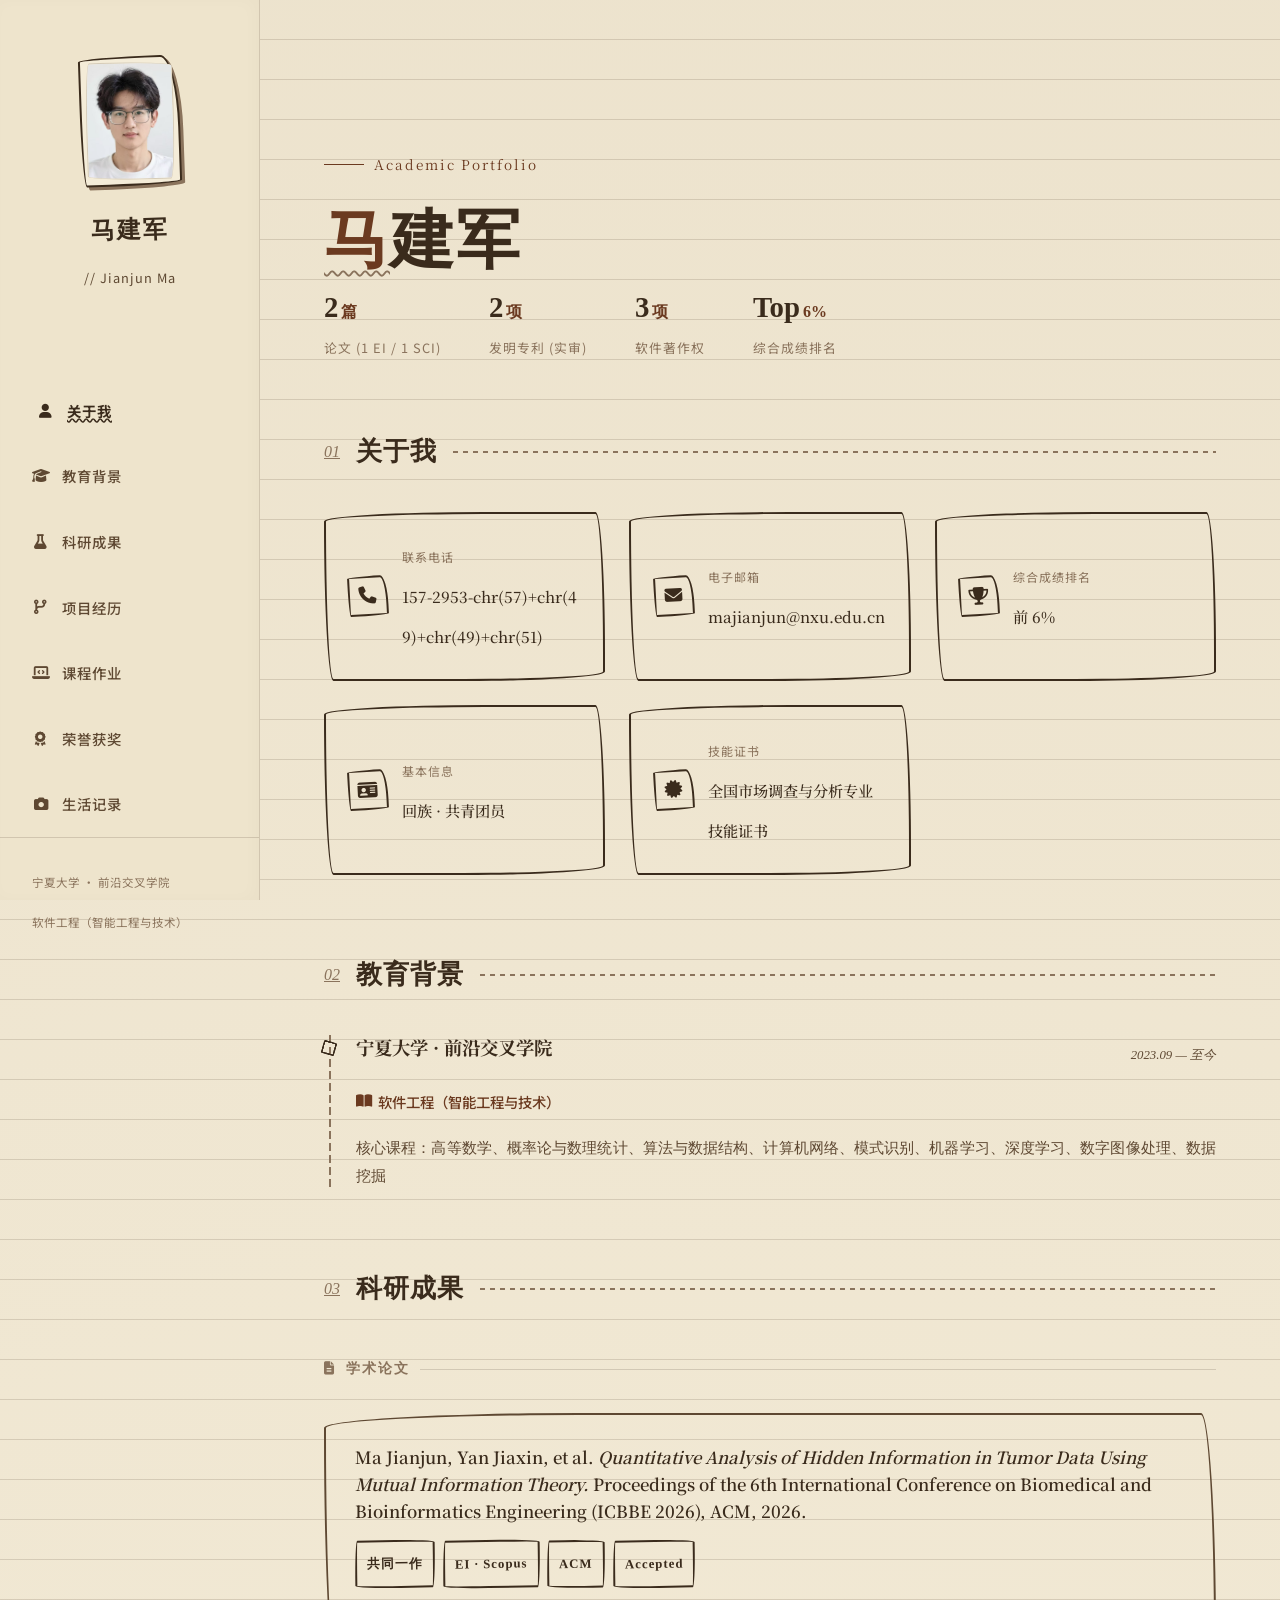
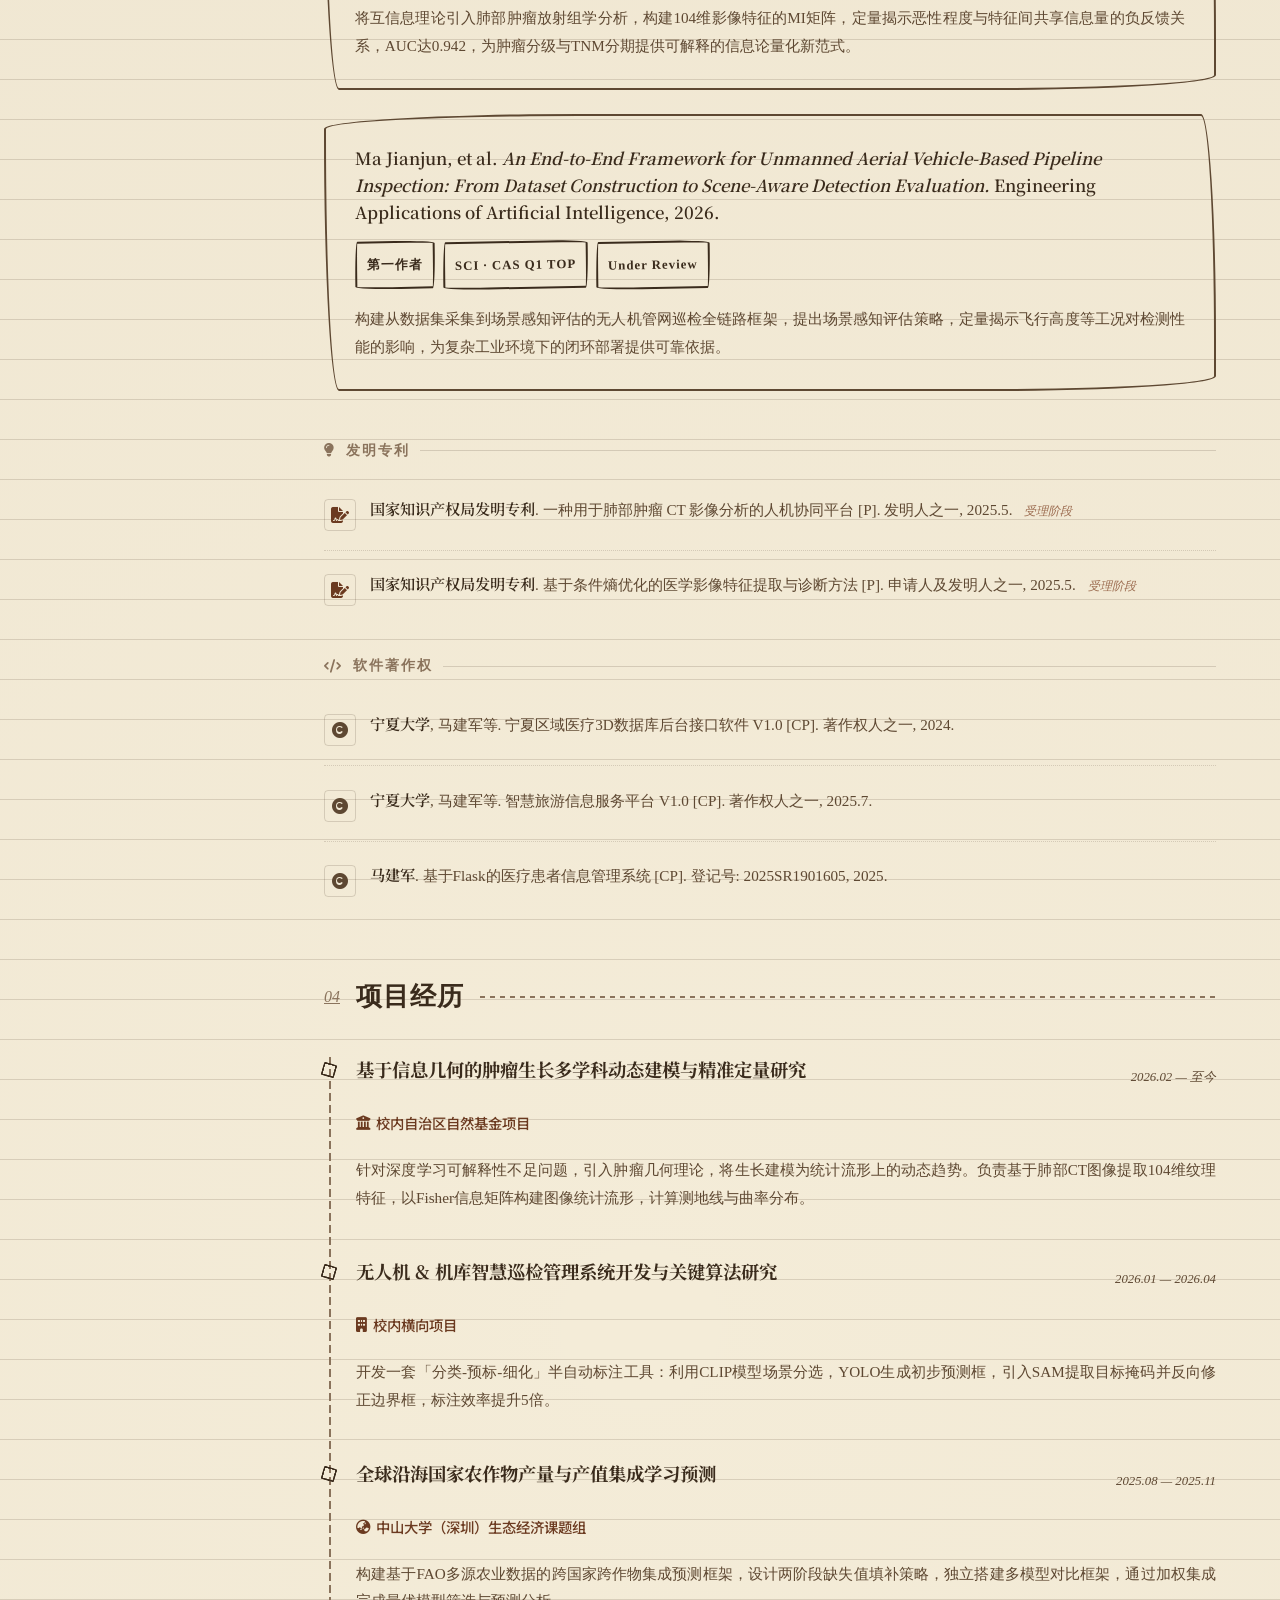
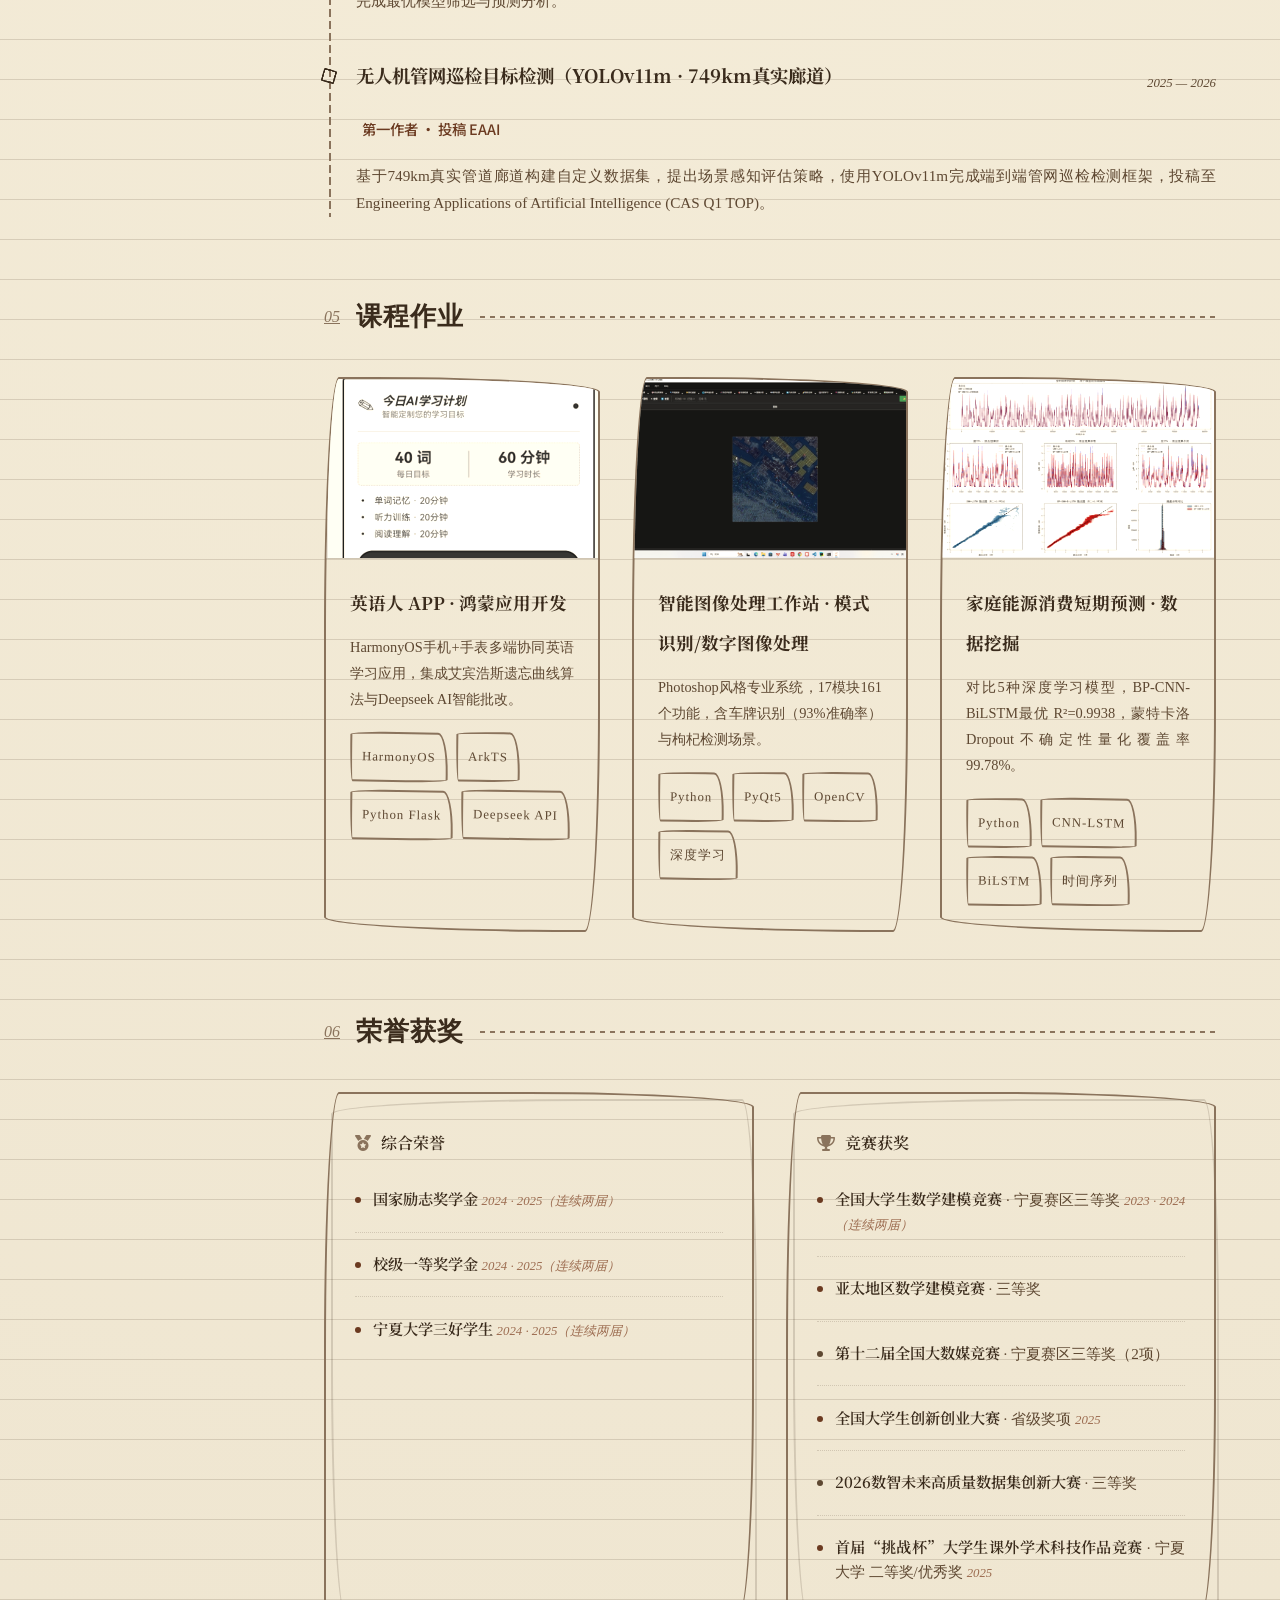
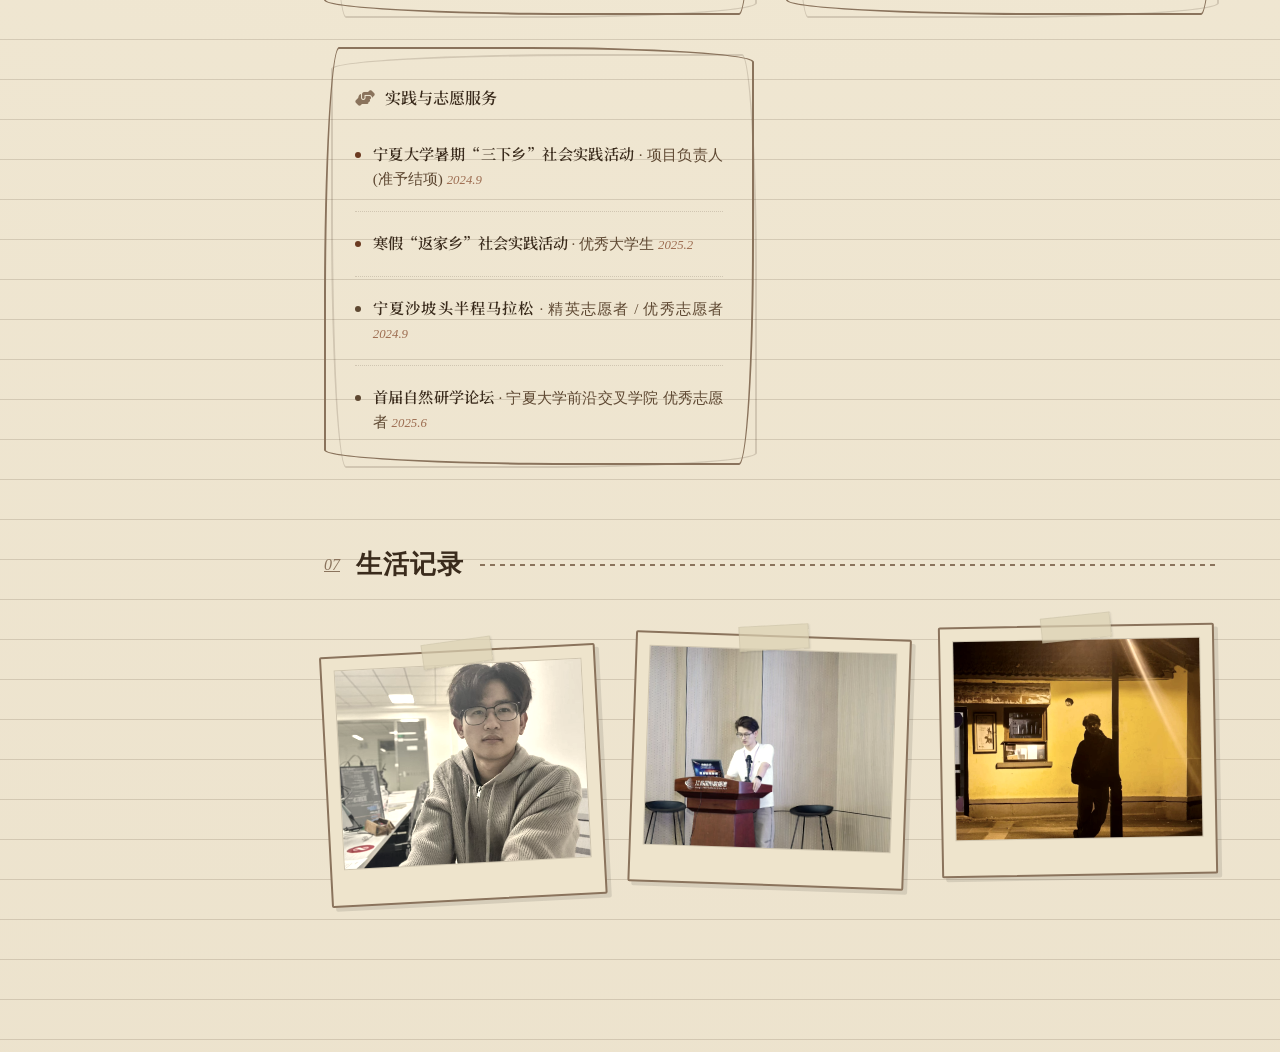
==== commit 59300947: "Update index.html" ====
--- a/index.html
+++ b/index.html
@@ -851,7 +851,6 @@
         <div class="hero fade-in">
             <div class="hero-eyebrow">Academic Portfolio</div>
             <div class="hero-name"><span class="accent-char">马</span>建军</div>
-            <div class="hero-subtitle">无人机遥感 · 目标检测 · 农业智能感知</div>
             <div class="hero-stats">
                 <div class="stat">
                     <div class="stat-num">2<span class="unit">篇</span></div>
@@ -1294,4 +1293,4 @@
 </script>
 
 </body>
-</html>+</html>
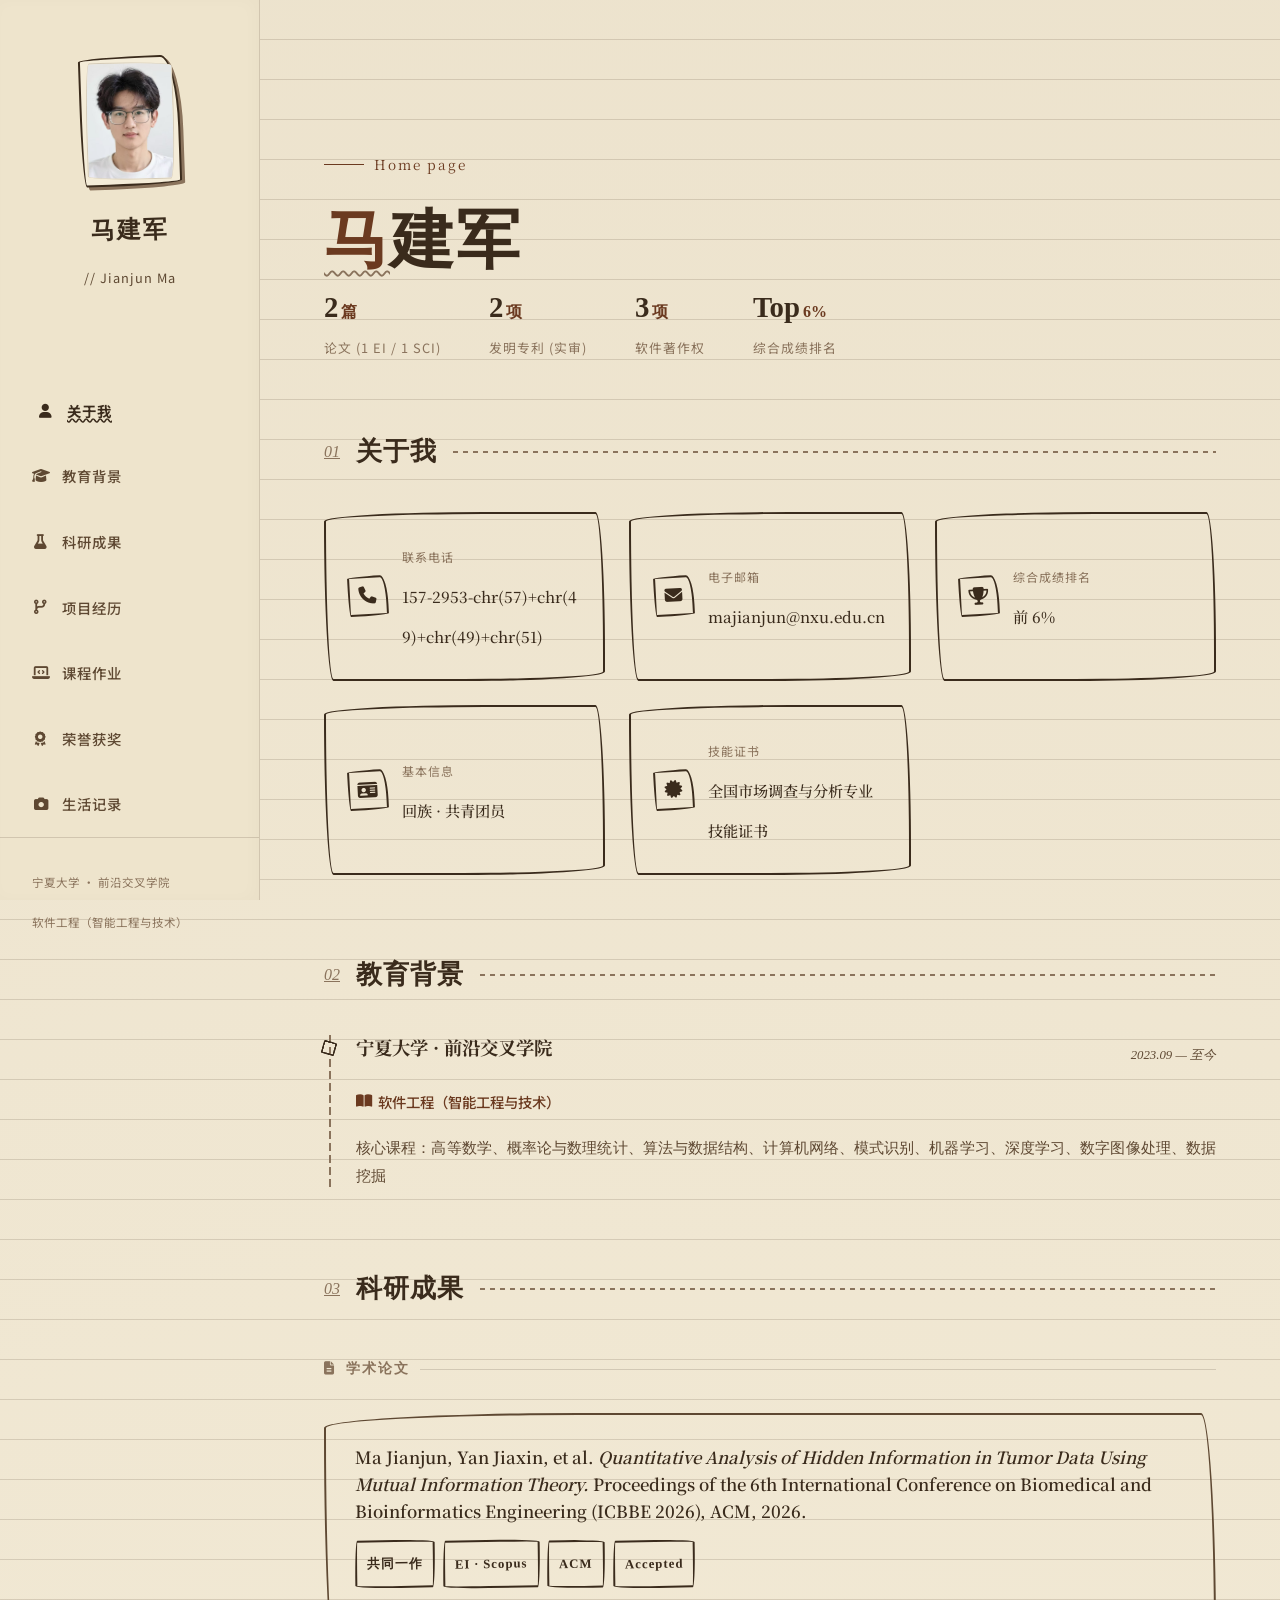
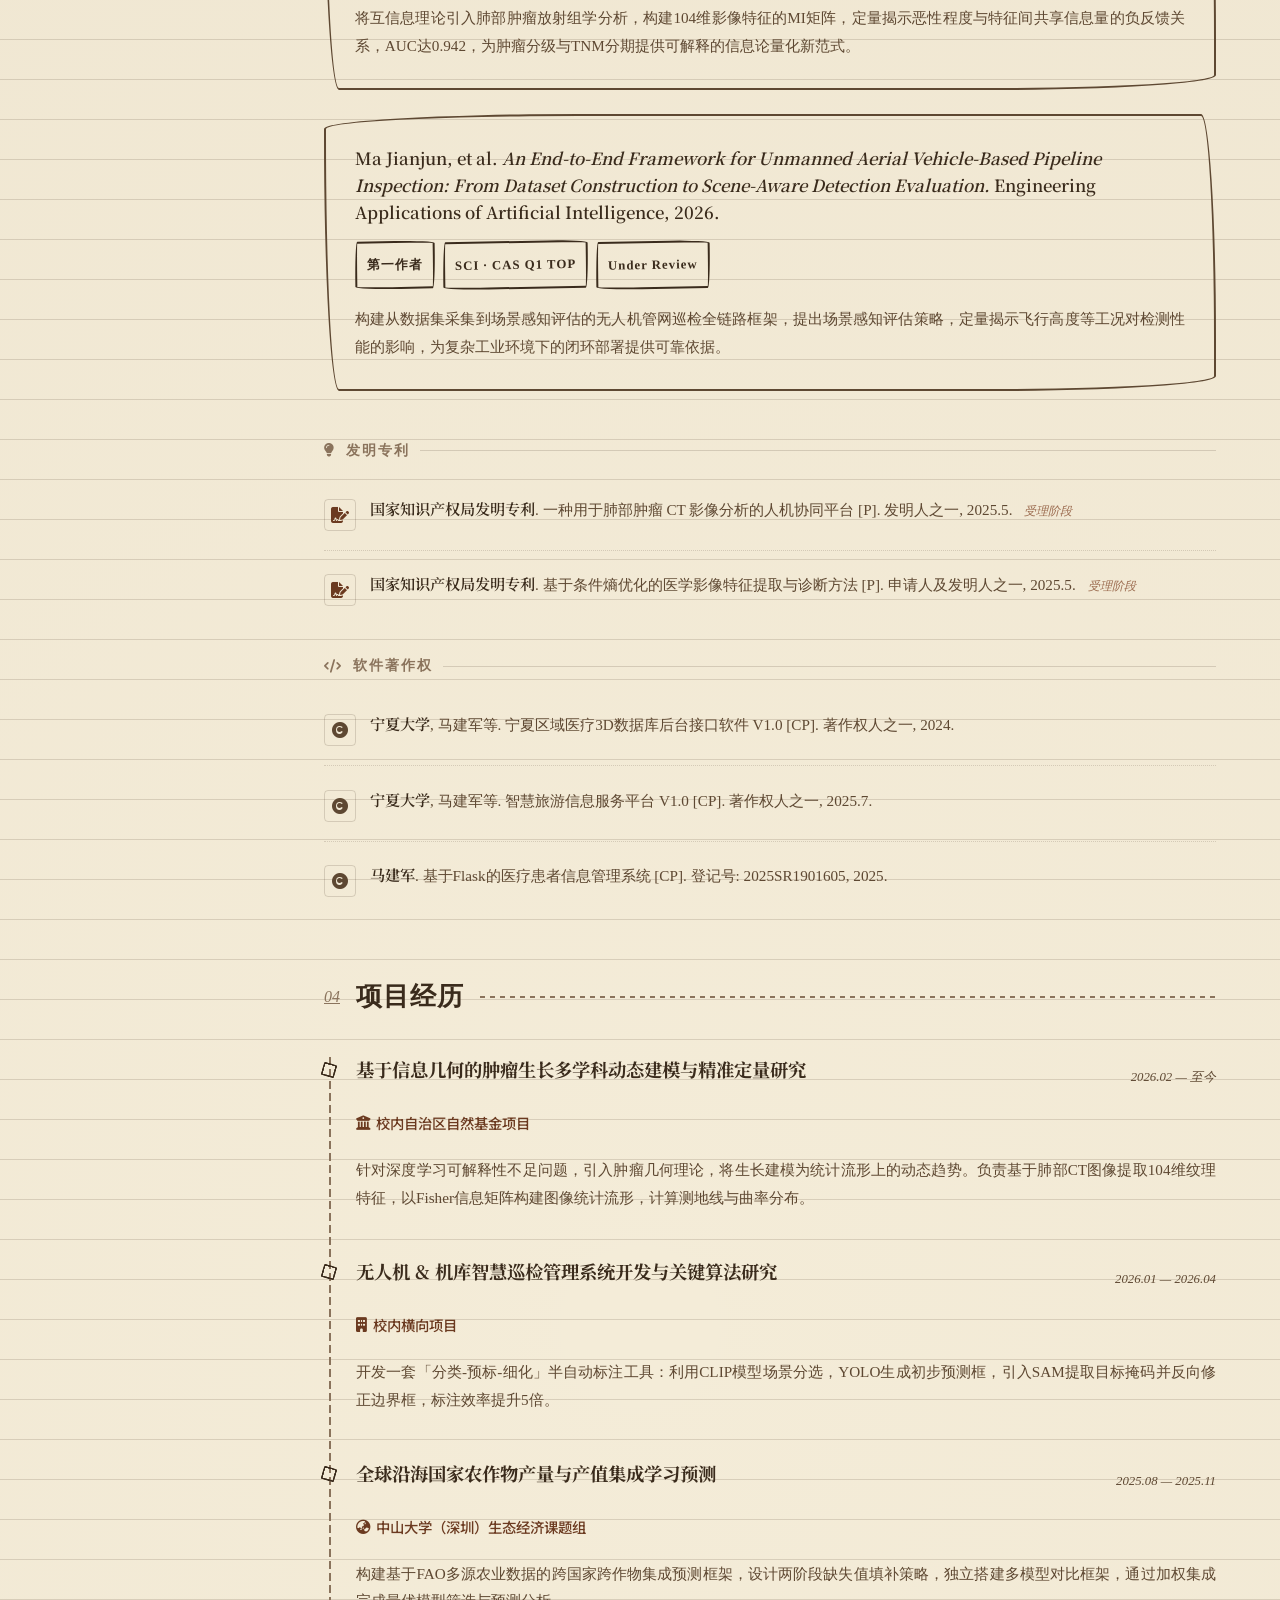
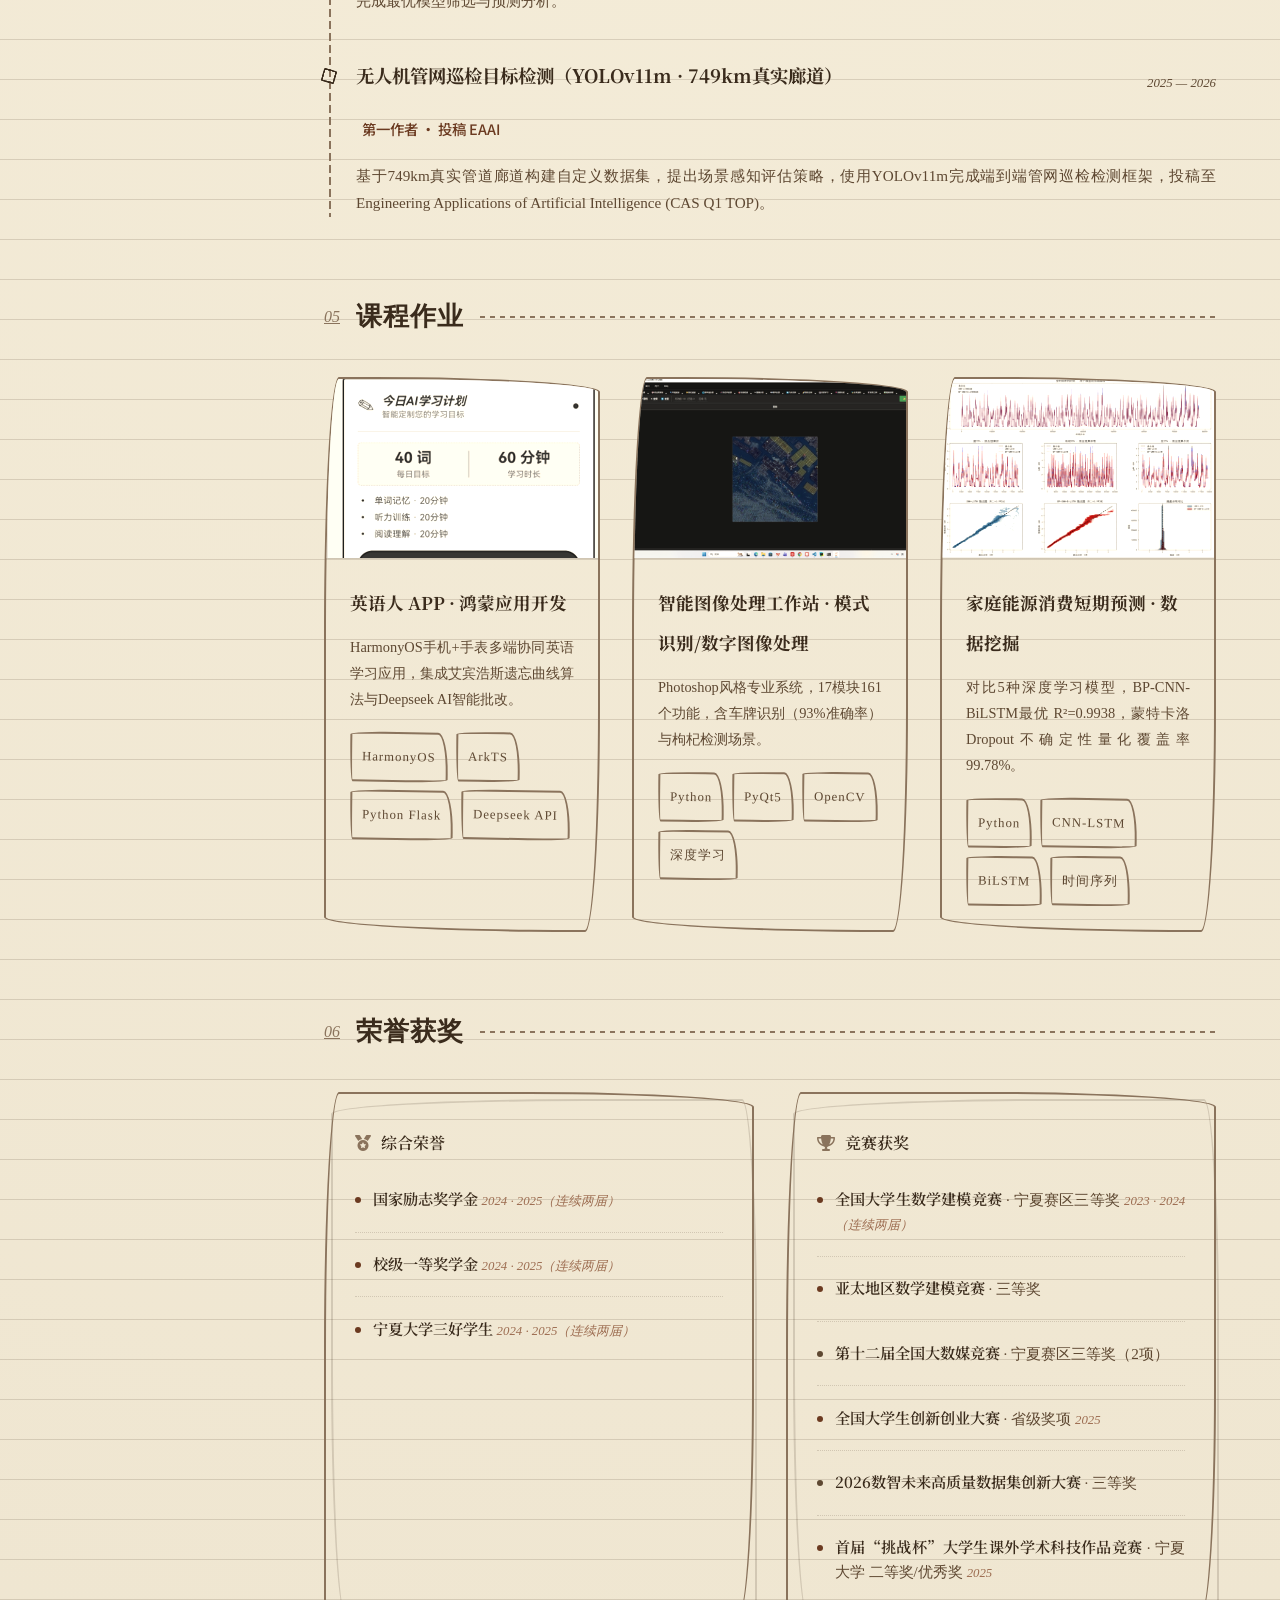
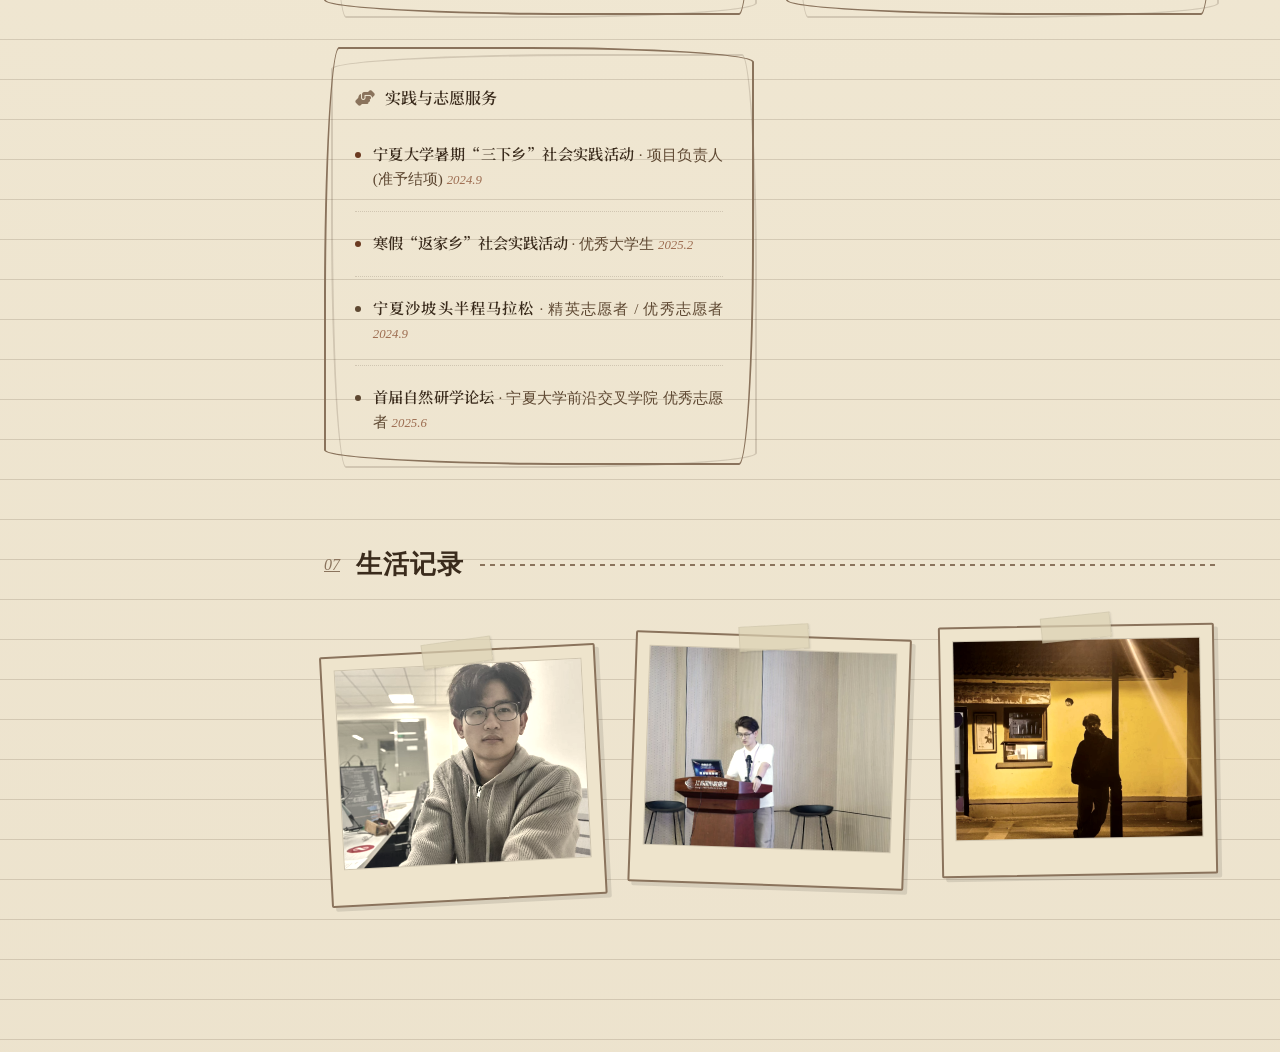
==== commit c1ddd40f: "Update index.html" ====
--- a/index.html
+++ b/index.html
@@ -3,7 +3,7 @@
 <head>
     <meta charset="UTF-8">
     <meta name="viewport" content="width=device-width, initial-scale=1.0">
-    <title>马建军 · 个人学术主页</title>
+    <title>马建军 · 个人主页</title>
     <link href="https://fonts.googleapis.com/css2?family=Noto+Serif+SC:wght@300;400;500;600;700&family=Noto+Sans+SC:wght@300;400;500;700&display=swap" rel="stylesheet">
     <link rel="stylesheet" href="https://cdnjs.cloudflare.com/ajax/libs/font-awesome/6.4.0/css/all.min.css">
     <style>
@@ -849,7 +849,7 @@
 
         <!-- HERO -->
         <div class="hero fade-in">
-            <div class="hero-eyebrow">Academic Portfolio</div>
+            <div class="hero-eyebrow">Home page</div>
             <div class="hero-name"><span class="accent-char">马</span>建军</div>
             <div class="hero-stats">
                 <div class="stat">
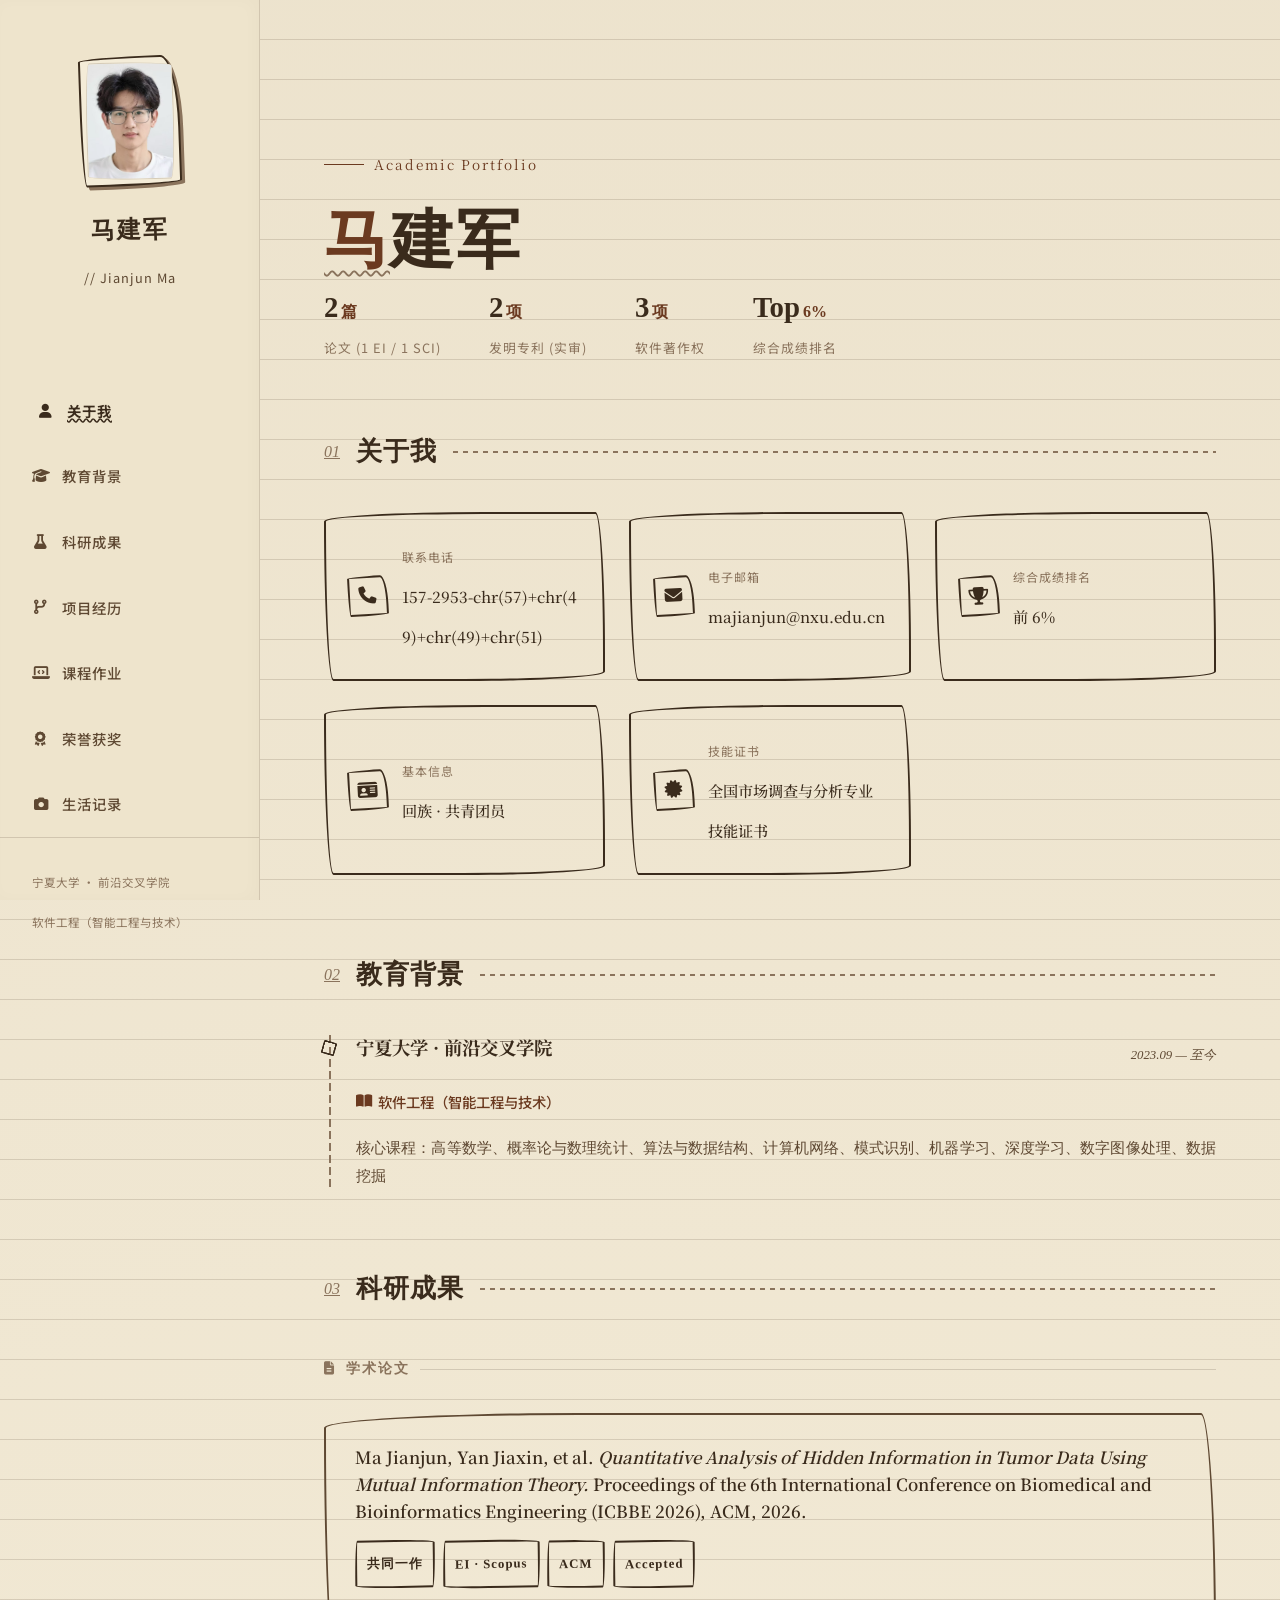
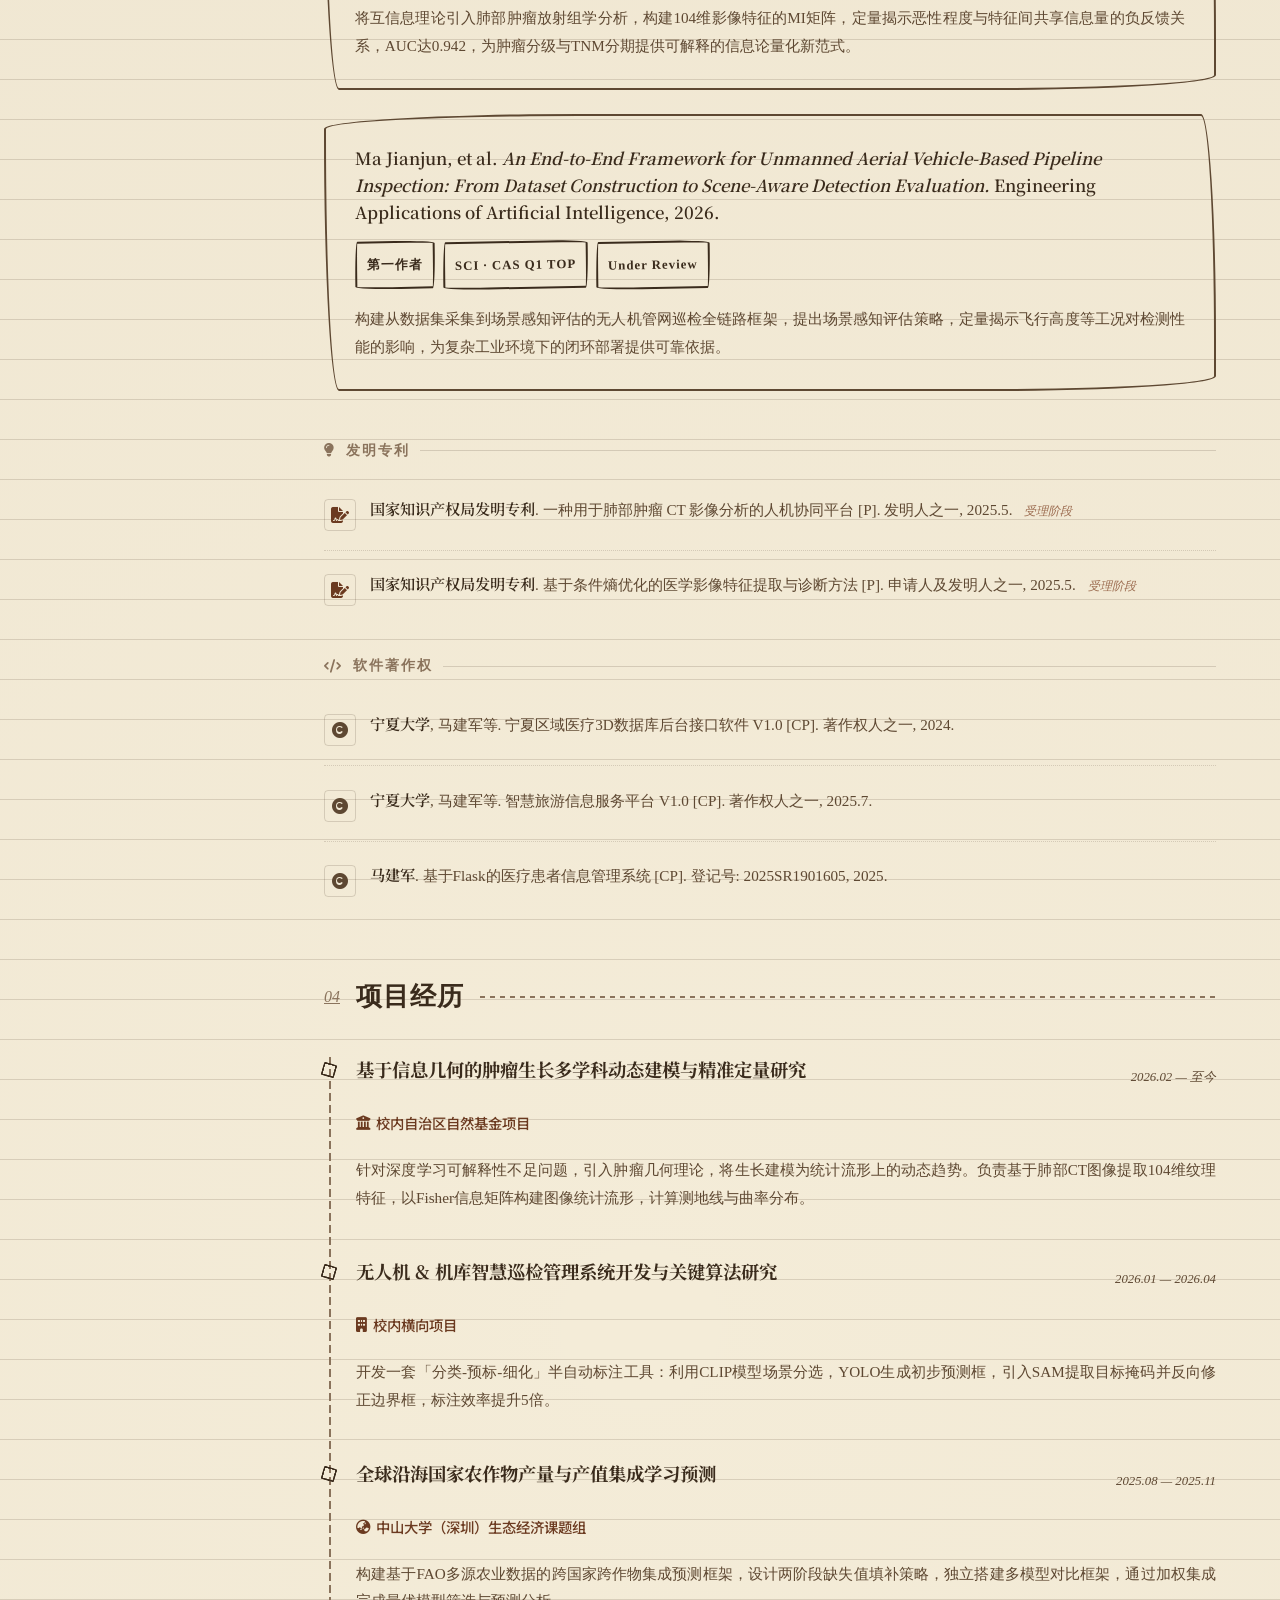
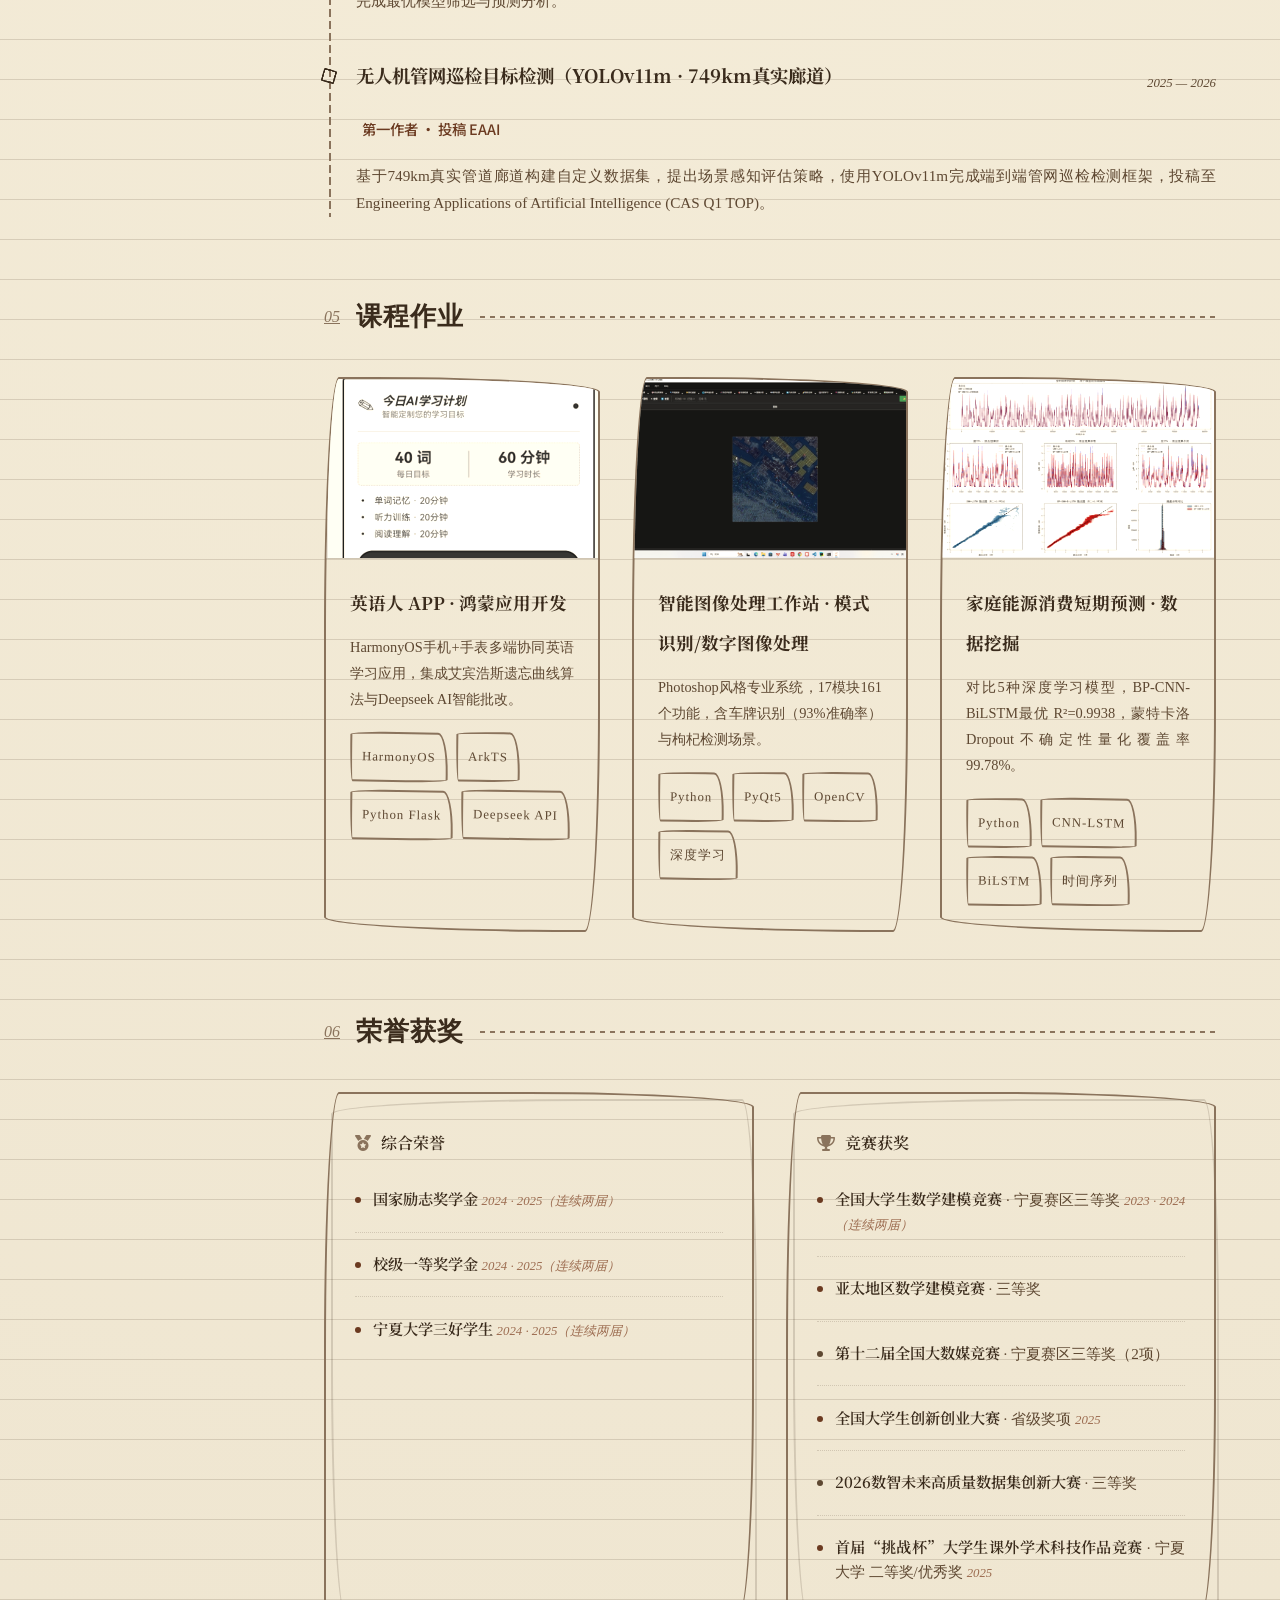
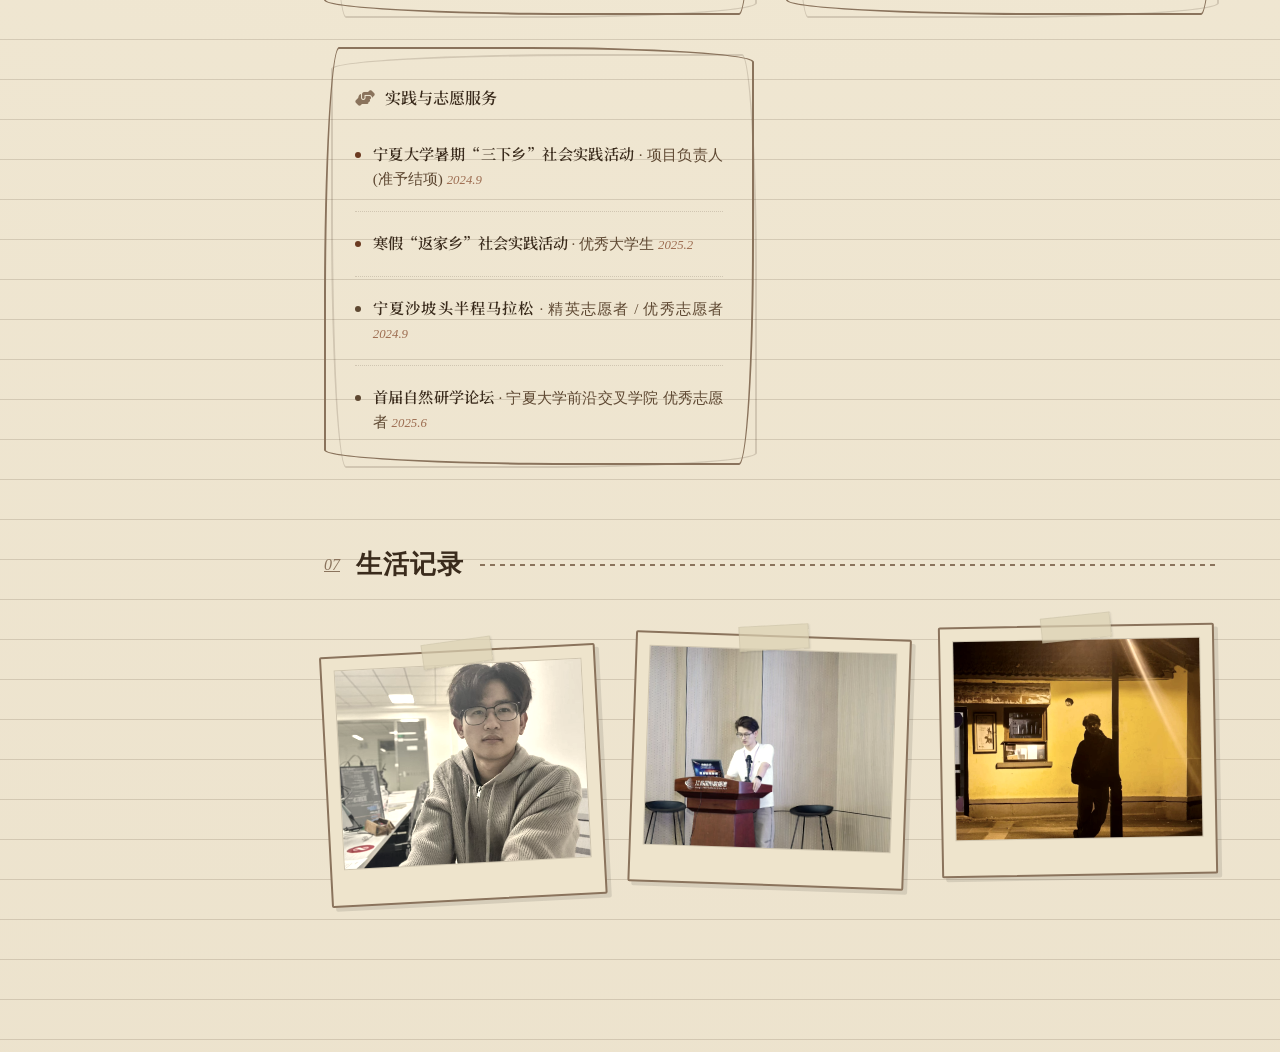
==== commit fd5b30a1: "Update index.html" ====
--- a/index.html
+++ b/index.html
@@ -849,7 +849,7 @@
 
         <!-- HERO -->
         <div class="hero fade-in">
-            <div class="hero-eyebrow">Home page</div>
+            <div class="hero-eyebrow">Academic Portfolio</div>
             <div class="hero-name"><span class="accent-char">马</span>建军</div>
             <div class="hero-stats">
                 <div class="stat">
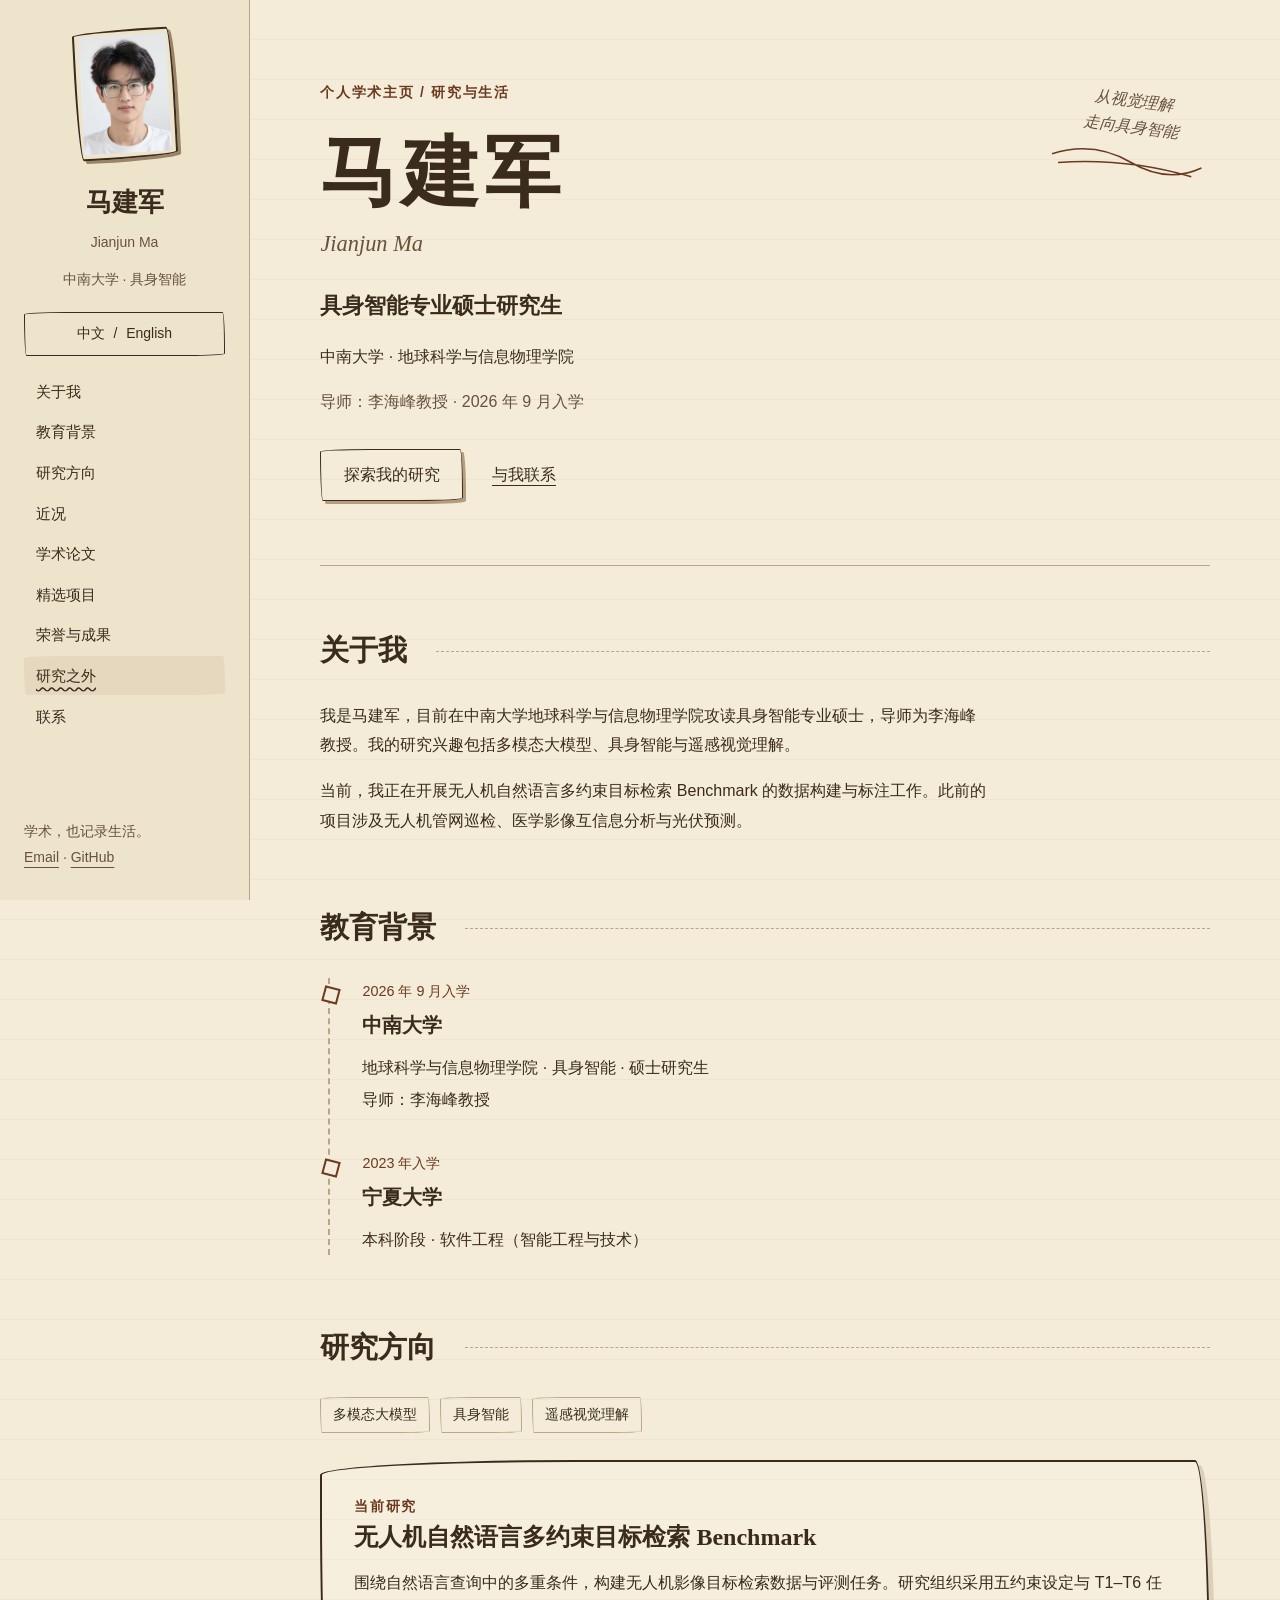
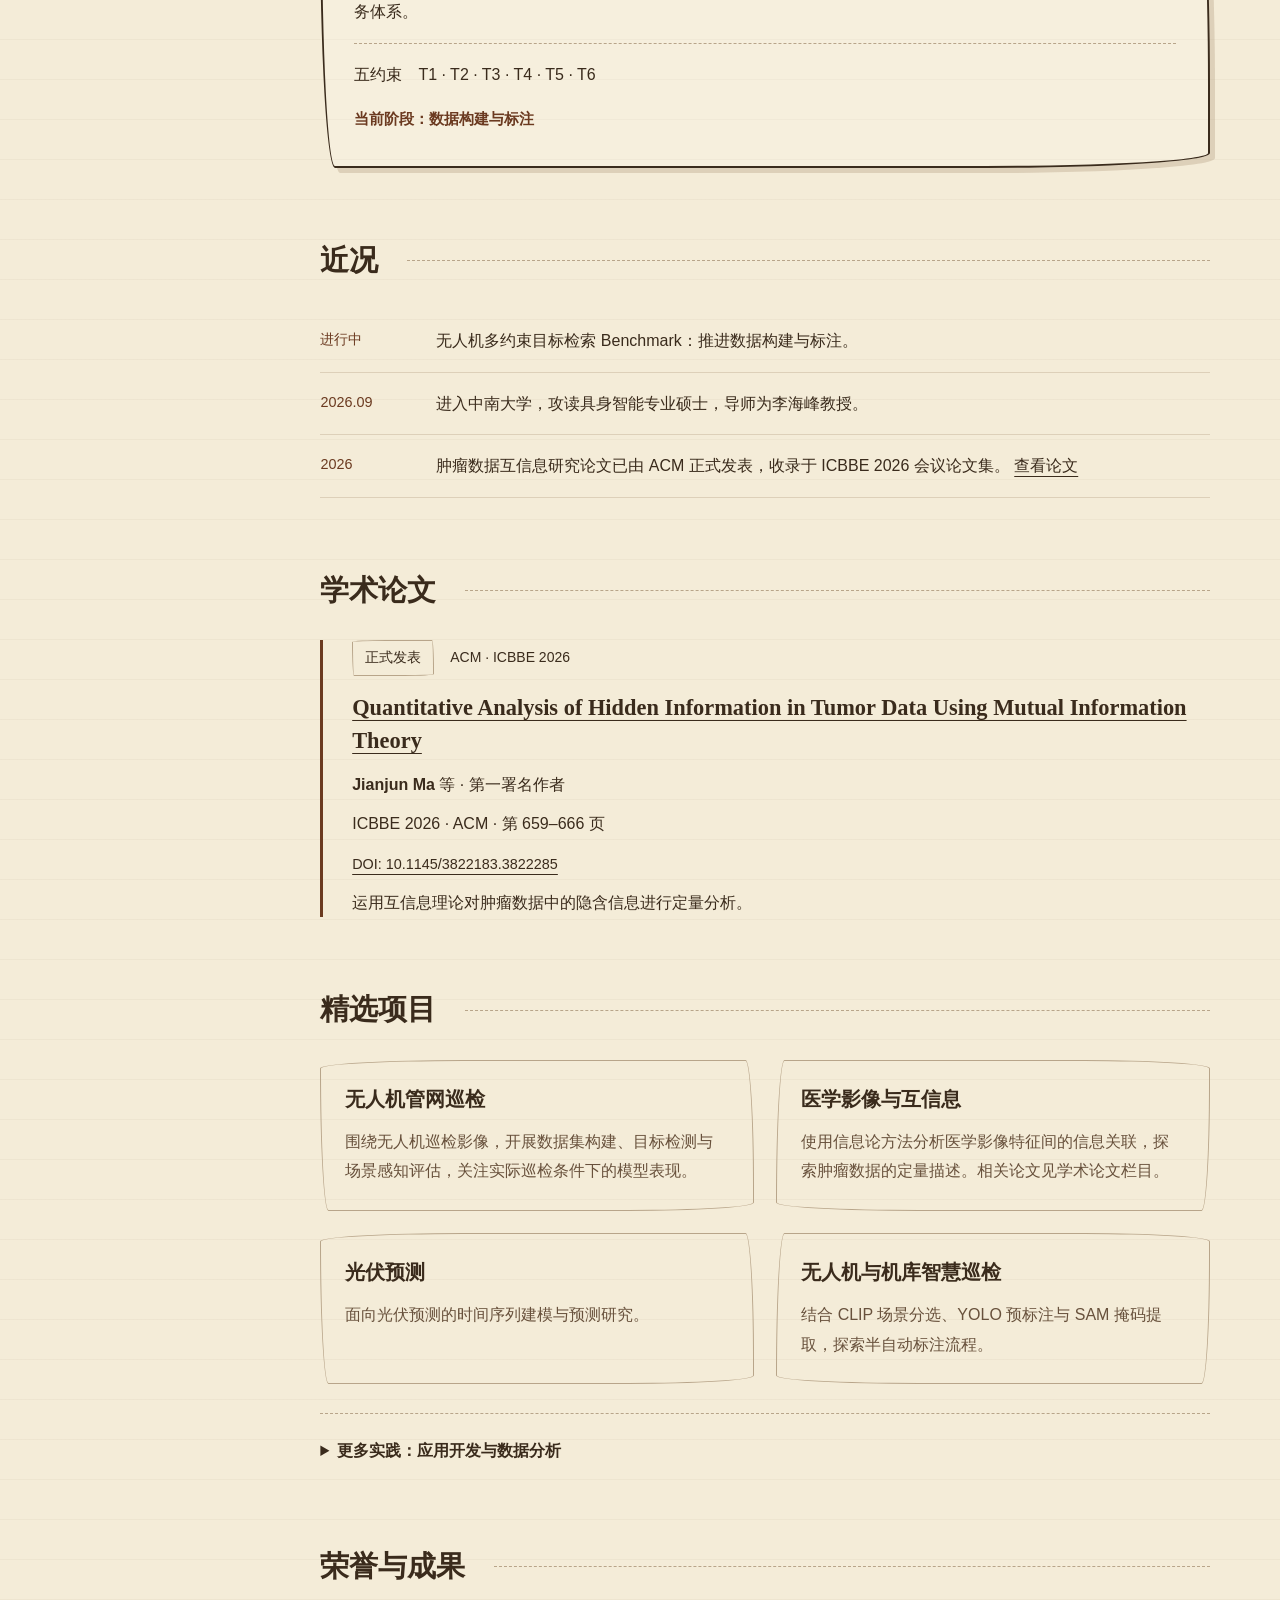
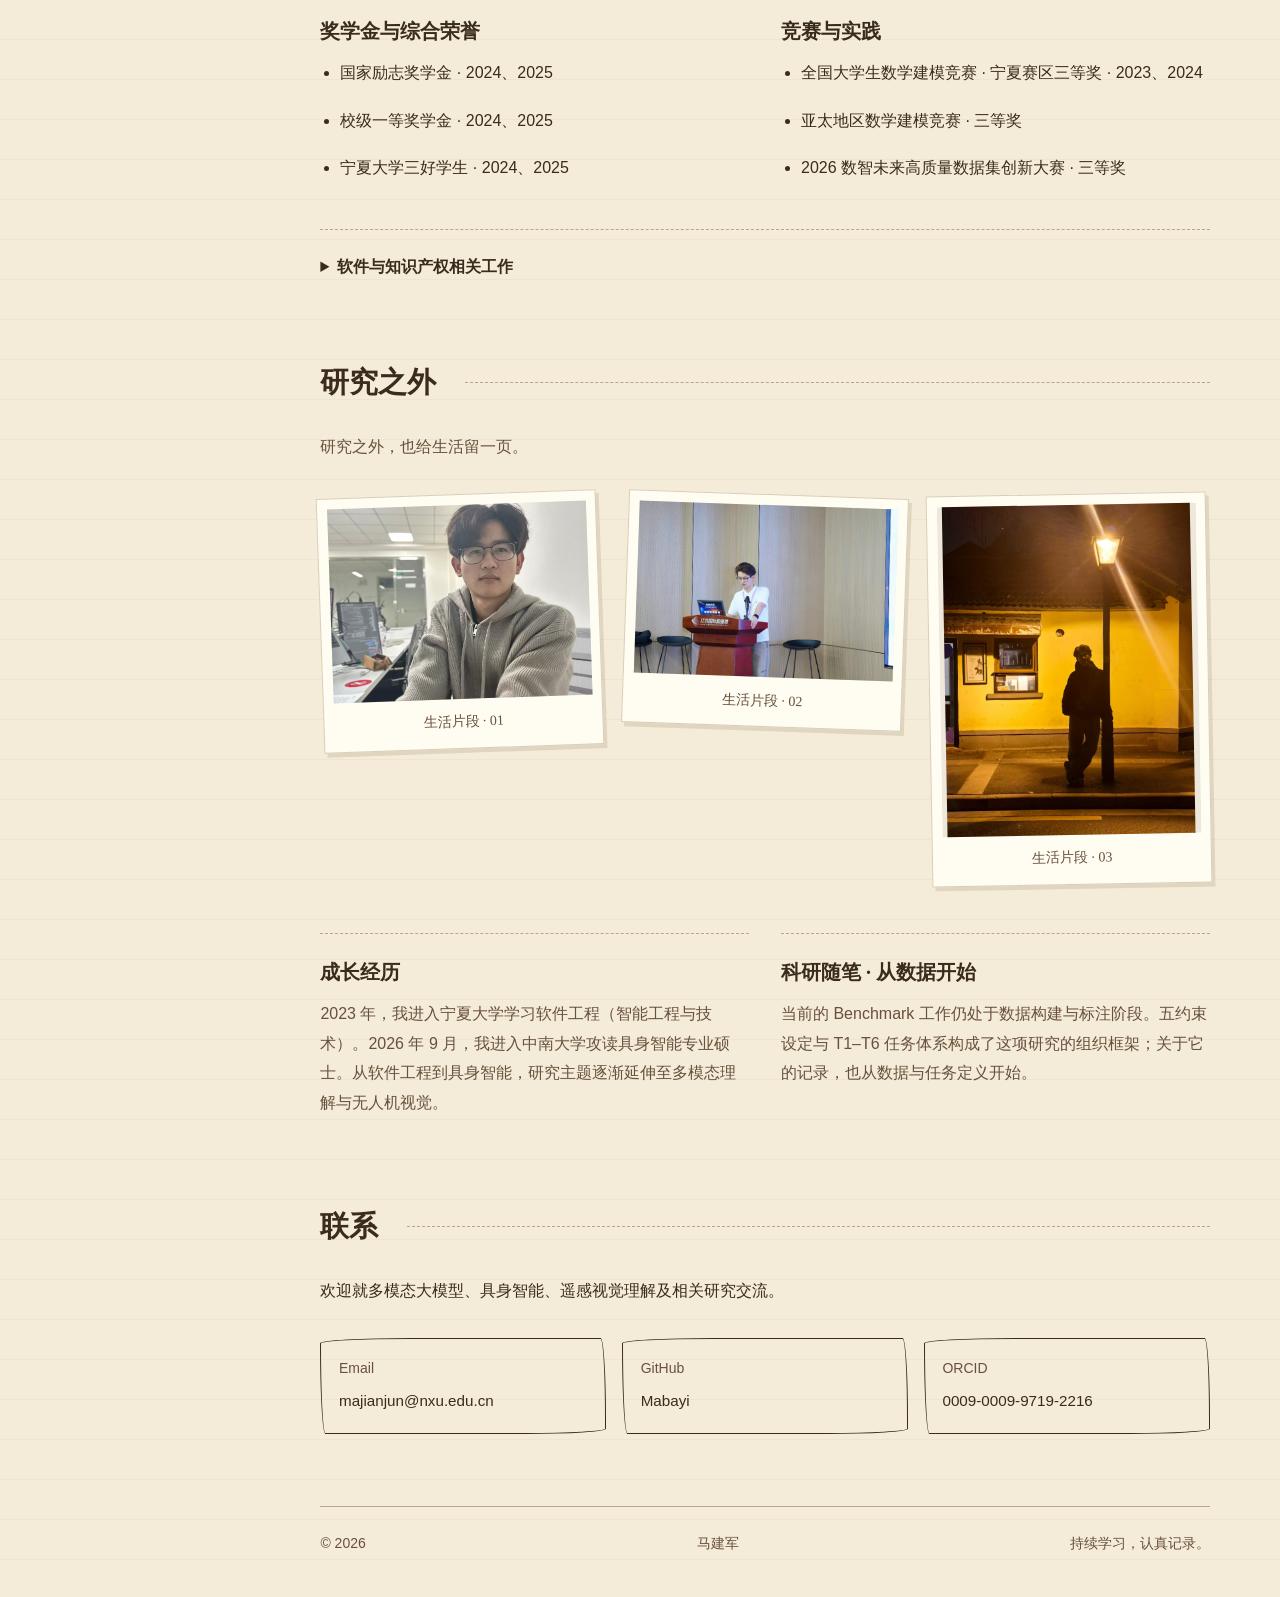
==== commit db788e7c: "Redesign bilingual academic portfolio with verified profile and publication details" ====
--- a/index.html
+++ b/index.html
@@ -1,1296 +1,630 @@
-<!DOCTYPE html>
-<html lang="zh-CN">
+<!doctype html>
+<html lang="zh-CN" data-language="zh">
 <head>
-    <meta charset="UTF-8">
-    <meta name="viewport" content="width=device-width, initial-scale=1.0">
-    <title>马建军 · 个人主页</title>
-    <link href="https://fonts.googleapis.com/css2?family=Noto+Serif+SC:wght@300;400;500;600;700&family=Noto+Sans+SC:wght@300;400;500;700&display=swap" rel="stylesheet">
-    <link rel="stylesheet" href="https://cdnjs.cloudflare.com/ajax/libs/font-awesome/6.4.0/css/all.min.css">
-    <style>
-        :root {
-            /* 纸质素描风格变量 */
-            --paper: #f4ecd8;       /* 主背景色：调淡、更柔和的素描纸本色 */
-            --paper-dark: #eee4cc;  /* 次背景色/侧边栏：稍微区分的浅纸色 */
-            --paper-line: rgba(60, 40, 20, 0.15); /* 铅笔横线颜色：调淡横线，减弱干扰 */
-            --ink: #3a2b1c;         /* 主文字颜色：深褐色/软炭笔色 */
-            --ink-light: #5e4832;   /* 辅助文字颜色：褐色铅笔 */
-            --ink-faint: #8a735c;   /* 极淡文字/边框：硬铅笔灰/棕灰 */
-            --accent: #6b3a20;      /* 强调色：红棕色（Sepia 素描风格） */
-            --accent-muted: #9c6c50;
-            --sidebar-w: 260px;
-            --border: rgba(40, 25, 10, 0.15); /* 素描排版更明显的深棕线条分割，调淡透明度 */
-            --ease: cubic-bezier(0.25, 0.1, 0.25, 1);
-
-            /* 素描手绘风格边框圆角 */
-            --sketch-r1: 255px 15px 225px 15px/15px 225px 15px 255px;
-            --sketch-r2: 15px 225px 15px 255px/255px 15px 225px 15px;
-            --sketch-r3: 255px 55px 225px 15px/15px 225px 15px 255px;
-        }
-
-        *, *::before, *::after { margin:0; padding:0; box-sizing:border-box; }
-        html { scroll-behavior: smooth; }
-
-        body {
-            font-family: 'Zhi Mang Xing', 'Ma Shan Zheng', 'Kaiti', 'STKaiti', serif; /* 切换为手写/楷体/素描感字体 */
-            background-color: var(--paper);
-
-            /* 叠加黄牛皮纸/素描纸的粗糙纹理滤镜 + 笔记本横线 */
-            background-image:
-                repeating-linear-gradient(
-                    transparent,
-                    transparent 39px,
-                    var(--paper-line) 39px,
-                    var(--paper-line) 40px
-                ),
-                radial-gradient(circle at center, transparent 0%, rgba(150, 120, 80, 0.08) 100%); /* 暗角也调淡 */
-
-            color: var(--ink);
-            line-height: 40px; /* 行高严格对齐横线间距 40px */
-            -webkit-font-smoothing: antialiased;
-            overflow-x: hidden;
-            font-size: 18px; /* 字体稍微调大适应手写感 */
-        }
-
-        .layout { display:flex; min-height:100vh; position:relative; z-index:2; }
-
-        /* ══════════════════════════════════════
-           SIDEBAR
-        ══════════════════════════════════════ */
-        .sidebar {
-            width: var(--sidebar-w);
-            background: var(--paper-dark);
-            border-right: 1px solid var(--border);
-            position: fixed;
-            height: 100vh;
-            left: 0; top: 0;
-            display: flex;
-            flex-direction: column;
-            z-index: 50;
-            box-shadow: inset -5px 0 15px rgba(0,0,0,0.02); /* 书脊质感 */
-        }
-
-        .profile-block {
-            padding: 3.5rem 1.8rem 2rem;
-            text-align: center;
-        }
-
-        .avatar-ring {
-            width: 100px; height: 130px; /* 调整为适合一寸照的比例 (一般是 1:1.4 左右) */
-            margin: 0 auto 1.5rem;
-            border-radius: var(--sketch-r3); /* 素描手绘圆角，不再使用完全的圆形 */
-            border: 2px solid var(--ink); /* 素描粗边框 */
-            padding: 4px;
-            background: var(--paper);
-            transform: rotate(-2deg); /* 像随手贴上去的照片 */
-            box-shadow: 3px 3px 0px var(--ink-faint); /* 素描排线阴影 */
-        }
-
-        .avatar-ring::before, .avatar-ring::after { display: none; } /* 移除光环 */
-
-        .avatar-inner {
-            width: 100%; height: 100%;
-            border-radius: var(--sketch-r2);
-            background: var(--paper);
-            display: flex; align-items: center; justify-content: center;
-            overflow: hidden; /* 确保图片不超出边框 */
-            border: 1px solid var(--border);
-        }
-
-        .avatar-inner img {
-            width: 100%;
-            height: 100%;
-            object-fit: cover;
-            /* 可选：给照片加一点素描滤镜感 filter: sepia(0.3) grayscale(0.2) contrast(1.1); */
-        }
-
-        .profile-name {
-            font-size: 1.5rem;
-            font-weight: 700;
-            color: var(--ink);
-            letter-spacing: 2px;
-            margin-bottom: 0.5rem;
-            font-family: 'Zhi Mang Xing', 'Ma Shan Zheng', 'Kaiti', 'STKaiti', serif; /* 侧边栏姓名也用手写体 */
-            transform: rotate(-2deg); /* 轻微手写倾斜 */
-        }
-
-        .profile-tag {
-            font-size: 0.8rem;
-            color: var(--ink-light);
-            letter-spacing: 1px;
-            font-family: 'Noto Sans SC', sans-serif; /* 无衬线辅助 */
-        }
-
-        .divider {
-            width: 40px;
-            height: 2px;
-            background: var(--accent);
-            margin: 1.5rem auto;
-        }
-
-        .nav { flex: 1; padding: 0; }
-        .nav ul { list-style: none; }
-
-        .nav a {
-            display: flex;
-            align-items: center;
-            gap: 12px;
-            padding: 0.8rem 2rem;
-            color: var(--ink-light);
-            text-decoration: none;
-            font-size: 0.9rem;
-            font-weight: 500;
-            letter-spacing: 1px;
-            transition: all 0.2s var(--ease);
-            font-family: 'Noto Sans SC', sans-serif;
-        }
-
-        .nav a i { font-size: 0.9rem; width: 18px; text-align: center; }
-
-        .nav a::before { display: none; } /* 移除背景高亮渐变 */
-
-        .nav a:hover { color: var(--ink); background: transparent; text-decoration: underline; text-decoration-style: wavy; text-decoration-color: var(--ink-faint); }
-        .nav a.active {
-            color: var(--ink);
-            font-weight: bold;
-            background: transparent;
-            text-decoration: underline;
-            text-decoration-style: wavy; /* 素描波浪线高亮 */
-            text-decoration-color: var(--ink);
-            transform: translateX(5px); /* 稍微错位感 */
-        }
-
-        .sidebar-bottom {
-            padding: 1.5rem 2rem;
-            font-size: 0.72rem;
-            color: var(--ink-faint);
-            font-family: 'Noto Sans SC', sans-serif;
-            border-top: 1px solid var(--border);
-        }
-
-        /* ── MAIN ── */
-        .main {
-            flex: 1;
-            margin-left: var(--sidebar-w);
-            padding: 4rem 5% 6rem;
-            /* 移除了所有的 max-width 限制，让内容彻底占满屏幕剩余的所有宽度 */
-        }
-
-        /* ── HERO ── */
-        .hero {
-            padding: 5rem 0 4rem;
-            position: relative;
-        }
-
-        .hero-eyebrow {
-            font-family: 'Noto Serif SC', serif;
-            font-size: 0.85rem;
-            color: var(--accent);
-            letter-spacing: 2px;
-            margin-bottom: 1.2rem;
-            display: flex;
-            align-items: center;
-            gap: 10px;
-        }
-
-        .hero-eyebrow::before {
-            content: '';
-            width: 40px; height: 1px;
-            background: var(--accent);
-            display: inline-block;
-        }
-
-        .hero-name {
-            font-size: clamp(2.5rem, 5vw, 4rem);
-            font-weight: 700;
-            color: var(--ink);
-            line-height: 1.2;
-            letter-spacing: 2px;
-            margin-bottom: 0.8rem;
-            margin-top: 10px; /* 微调标题位置以对齐横线 */
-        }
-
-        .hero-name .accent-char {
-            color: var(--accent);
-            text-decoration: underline;
-            text-decoration-style: wavy; /* 改为波浪线更符合手绘感，且不会生硬 */
-            text-decoration-thickness: 2px;
-            text-decoration-color: var(--ink-faint);
-            text-underline-offset: 8px; /* 拉开与文字的间距，更透气 */
-        }
-
-        .hero-subtitle {
-            font-size: 1.1rem;
-            color: var(--ink-light);
-            margin-bottom: 2.5rem;
-            font-weight: 400;
-        }
-
-        .hero-stats {
-            display: flex;
-            gap: 3rem;
-            flex-wrap: wrap;
-        }
-
-        .stat {
-            display: flex;
-            flex-direction: column;
-        }
-
-        .stat-num {
-            font-size: 1.8rem;
-            font-weight: 600;
-            color: var(--ink);
-            line-height: 1;
-            font-family: 'Times New Roman', serif;
-        }
-
-        .stat-num .unit {
-            font-size: 1rem;
-            color: var(--accent);
-            margin-left: 3px;
-        }
-
-        .stat-label {
-            font-size: 0.8rem;
-            color: var(--ink-faint);
-            font-family: 'Noto Sans SC', sans-serif;
-            letter-spacing: 1px;
-            margin-top: 6px;
-        }
-
-        /* ── SECTION ── */
-        .section { margin-bottom: 5rem; }
-
-        .sec-header {
-            display: flex;
-            align-items: center;
-            gap: 16px;
-            margin-bottom: 2.5rem;
-        }
-
-        .sec-num {
-            font-family: 'Times New Roman', serif;
-            font-size: 1rem;
-            color: var(--ink-faint); /* 淡素描灰 */
-            font-style: italic;
-            text-decoration: underline;
-            text-decoration-style: solid;
-        }
-
-        .sec-title {
-            font-size: 1.6rem;
-            font-weight: bold;
-            color: var(--ink);
-            letter-spacing: 1px;
-            font-family: 'Zhi Mang Xing', 'Ma Shan Zheng', 'Kaiti', 'STKaiti', serif; /* 标题保持素描手写体 */
-            position: relative;
-        }
-
-        .sec-line {
-            flex: 1;
-            height: 2px;
-            background: repeating-linear-gradient(to right, var(--ink-faint), var(--ink-faint) 5px, transparent 5px, transparent 10px); /* 手绘虚线感 */
-        }
-
-        /* ── CONTACT GRID ── */
-        .contact-grid {
-            display: grid;
-            grid-template-columns: repeat(auto-fit, minmax(220px, 1fr));
-            gap: 1.5rem;
-        }
-
-        .contact-card {
-            background: transparent;
-            border: 2px solid var(--ink); /* 素描粗黑边框 */
-            border-radius: var(--sketch-r1); /* 素描手绘圆角 */
-            padding: 1.4rem;
-            display: flex;
-            align-items: center;
-            gap: 14px;
-            transition: all 0.3s var(--ease);
-            position: relative;
-            overflow: hidden; /* 确保任何内容都不会超出素描边框 */
-        }
-
-        .contact-card::before {
-            display: none;
-        }
-
-        .contact-card:hover {
-            border-radius: var(--sketch-r2); /* 悬停时稍微改变圆角模拟手绘动态 */
-            box-shadow: 4px 4px 0px var(--ink-light); /* 素描排线阴影 */
-        }
-
-        .cc-icon {
-            width: 40px; height: 40px;
-            background: transparent;
-            border: 2px solid var(--ink); /* 素描图标边框 */
-            border-radius: var(--sketch-r3); /* 手绘圆角 */
-            display: flex; align-items: center; justify-content: center;
-            color: var(--ink); /* 炭黑图标 */
-            font-size: 1.1rem;
-            flex-shrink: 0;
-            transform: rotate(-3deg); /* 素描手绘倾斜感 */
-        }
-
-        .cc-label { font-size: 0.75rem; color: var(--ink-faint); margin-bottom: 2px; font-family: 'Noto Sans SC', sans-serif; text-transform: uppercase; letter-spacing: 1px; }
-        .cc-value {
-            font-size: 0.95rem;
-            color: var(--ink);
-            font-weight: 500;
-            font-family: 'Noto Serif SC', serif;
-            word-break: break-all; /* 允许长串字母换行，防止邮箱溢出 */
-            overflow-wrap: break-word;
-        }
-        .cc-value a { color: inherit; text-decoration: none; transition: color 0.2s; }
-        .cc-value a:hover { color: var(--accent); }
-
-        /* ── TIMELINE ── */
-        .timeline { position: relative; padding-left: 2rem; }
-
-        .timeline::before {
-            content: '';
-            position: absolute;
-            left: 5px; top: 0; bottom: 0;
-            width: 2px;
-            background: repeating-linear-gradient(to bottom, var(--ink-faint), var(--ink-faint) 8px, transparent 8px, transparent 12px); /* 铅笔虚线 */
-        }
-
-        .tl-item { position: relative; margin-bottom: 3rem; }
-        .tl-item:last-child { margin-bottom: 0; }
-
-        .tl-dot {
-            position: absolute;
-            left: -2.1rem; top: 6px;
-            width: 14px; height: 14px;
-            border-radius: var(--sketch-r2); /* 手绘感圆点 */
-            border: 2px solid var(--ink); /* 铅笔描边 */
-            background: transparent;
-            transition: all 0.3s;
-            transform: rotate(15deg);
-        }
-
-        .tl-item:hover .tl-dot {
-            background: var(--ink-faint); /* 素描铅笔涂满感 */
-            transform: rotate(45deg);
-        }
-
-        .tl-card {
-            background: transparent;
-            border: none;
-            padding: 0;
-            transition: all 0.35s var(--ease);
-        }
-
-        .tl-card:hover { transform: translateX(4px); }
-
-        .tl-head {
-            display: flex;
-            justify-content: space-between;
-            align-items: flex-start;
-            flex-wrap: wrap;
-            gap: 0.5rem;
-            margin-bottom: 0.4rem;
-        }
-
-        .tl-title {
-            font-size: 1.15rem;
-            font-weight: 700;
-            color: var(--ink);
-            line-height: 1.4;
-            font-family: 'Noto Serif SC', serif;
-        }
-
-        .tl-badge {
-            font-family: 'Times New Roman', serif;
-            font-size: 0.8rem;
-            color: var(--ink-light);
-            font-style: italic;
-        }
-
-        .tl-org {
-            font-size: 0.9rem;
-            color: var(--accent);
-            margin-bottom: 0.8rem;
-            display: flex;
-            align-items: center;
-            gap: 6px;
-            font-family: 'Noto Sans SC', sans-serif;
-            font-weight: 500;
-        }
-
-        .tl-body { font-size: 0.95rem; line-height: 1.8; color: var(--ink-light); text-align: justify; }
-
-        /* ── PAPER CARD ── */
-        .paper-card {
-            background: transparent;
-            border: 2px solid var(--ink-light); /* 素描排线边框 */
-            border-radius: var(--sketch-r1); /* 素描手绘圆角 */
-            padding: 1.8rem;
-            margin-bottom: 1.5rem;
-            transition: all 0.3s var(--ease);
-            position: relative;
-        }
-
-        .paper-card::after { display: none; }
-
-        .paper-card:hover {
-            transform: translateY(-3px);
-            border-radius: var(--sketch-r3);
-            box-shadow: 5px 5px 0px var(--ink-faint); /* 素描排线阴影 */
-        }
-
-        .paper-card.blue { border-left-color: var(--ink-light); }
-        .paper-card.blue:hover { border-color: rgba(0,0,0,0.15); }
-
-        .paper-title {
-            font-size: 1.05rem;
-            font-weight: 600;
-            color: var(--ink);
-            line-height: 1.6;
-            margin-bottom: 1rem;
-            font-family: 'Noto Serif SC', serif;
-        }
-
-        .paper-meta { display: flex; flex-wrap: wrap; align-items: center; gap: 8px; }
-
-        .pill {
-            font-size: 0.8rem;
-            padding: 2px 10px;
-            border-radius: var(--sketch-r2); /* 手绘圆角 */
-            font-weight: bold;
-            letter-spacing: 1px;
-            border: 2px solid var(--ink); /* 粗铅笔描边 */
-            color: var(--ink);
-            transform: rotate(-1deg);
-        }
-
-        .pill-green, .pill-blue, .pill-purple, .pill-amber {
-            /* 统一为素描黑白灰风格 */
-            background: transparent;
-        }
-
-        .paper-desc { font-size: 0.95rem; color: var(--ink-light); margin-top: 1rem; line-height: 1.8; text-align: justify; }
-
-        /* ── IP LIST ── */
-        .ip-list { display: flex; flex-direction: column; gap: 1.2rem; }
-
-        .ip-item {
-            display: flex;
-            align-items: flex-start;
-            gap: 14px;
-            background: transparent;
-            border-bottom: 1px dotted var(--border);
-            padding: 0 0 1.2rem 0;
-            transition: all 0.3s;
-        }
-
-        .ip-item:last-child {
-            border-bottom: none;
-            padding-bottom: 0;
-        }
-
-        .ip-icon {
-            width: 32px; height: 32px;
-            border-radius: 4px; /* 更方正 */
-            display: flex; align-items: center; justify-content: center;
-            font-size: 1rem;
-            flex-shrink: 0;
-            margin-top: 4px;
-            border: 1px solid var(--border);
-        }
-
-        .ip-icon.green { background: transparent; color: var(--accent); }
-        .ip-icon.blue { background: transparent; color: var(--ink-light); }
-
-        .ip-text { font-size: 0.95rem; line-height: 1.8; color: var(--ink-light); text-align: justify;}
-        .ip-text strong { color: var(--ink); font-weight: 600; font-family: 'Noto Serif SC', serif;}
-        .ip-status {
-            display: inline-block;
-            margin-left: 8px;
-            font-size: 0.75rem;
-            font-family: 'Times New Roman', serif;
-            color: var(--accent-muted);
-            font-style: italic;
-        }
-
-        /* ── CATEGORY LABEL ── */
-        .cat-label {
-            display: flex;
-            align-items: center;
-            gap: 10px;
-            margin: 2.5rem 0 1.5rem;
-            font-size: 0.85rem;
-            font-family: 'Times New Roman', serif;
-            color: var(--ink-faint);
-            letter-spacing: 2px;
-            text-transform: uppercase;
-            font-weight: 600;
-        }
-
-        .cat-label::after {
-            content: '';
-            flex: 1;
-            height: 1px;
-            background: var(--border);
-        }
-
-        /* ── COURSEWORK GRID ── */
-        .course-grid {
-            display: grid;
-            grid-template-columns: repeat(3, 1fr); /* 一行三个 */
-            gap: 2rem;
-            width: 100%; /* 撑满父容器 */
-        }
-
-        @media (max-width: 992px) {
-            .course-grid { grid-template-columns: 1fr; }
-        }
-
-        .course-card {
-            background: transparent;
-            border: 2px solid var(--ink-faint); /* 细铅笔线边框 */
-            border-radius: var(--sketch-r2); /* 手绘感外框 */
-            overflow: hidden;
-            transition: all 0.3s var(--ease);
-        }
-
-        .course-card:hover {
-            border-color: var(--ink);
-            transform: translateY(-3px);
-            border-radius: var(--sketch-r1);
-            box-shadow: 4px 4px 0px rgba(0,0,0,0.1); /* 素描阴影 */
-        }
-
-        .course-thumb {
-            height: 180px;
-            background: rgba(0,0,0,0.02);
-            border-bottom: 1px solid var(--border);
-            display: flex; align-items: center; justify-content: center;
-            position: relative;
-            overflow: hidden;
-        }
-
-        .course-img {
-            width: 100%;
-            height: 100%;
-            object-fit: cover;
-            /* 纸质素描风格滤镜，让图片更融入背景 */
-            filter: sepia(0.2) grayscale(0.2) contrast(1.1);
-            transition: all 0.3s var(--ease);
-        }
-
-        .course-card:hover .course-img {
-            filter: sepia(0) grayscale(0) contrast(1);
-            transform: scale(1.05);
-        }
-
-        .course-thumb::before { display: none; }
-
-        .thumb-icon {
-            font-size: 3.5rem;
-            color: var(--ink-faint);
-            opacity: 0.5;
-            z-index: 1;
-        }
-
-        .thumb-grid { display: none; } /* 移除背景网格 */
-
-        .course-body { padding: 1.5rem; }
-
-        .course-title {
-            font-size: 1.1rem;
-            font-weight: 700;
-            color: var(--ink);
-            margin-bottom: 0.8rem;
-            font-family: 'Noto Serif SC', serif;
-        }
-
-        .course-desc { font-size: 0.9rem; color: var(--ink-light); line-height: 1.8; margin-bottom: 1.2rem; text-align: justify;}
-
-        .tech-tags { display: flex; flex-wrap: wrap; gap: 8px; }
-
-        .tech-tag {
-            font-size: 0.8rem;
-            padding: 3px 10px;
-            border-radius: var(--sketch-r3); /* 手绘圆角 */
-            background: transparent;
-            color: var(--ink-light);
-            border: 2px solid var(--ink-faint); /* 细铅笔线边框 */
-            letter-spacing: 1px;
-            transform: rotate(1deg); /* 随意手写感 */
-        }
-
-        /* ── HONORS ── */
-        .honors-wrap { display: grid; grid-template-columns: 1fr 1fr; gap: 2rem; }
-
-        @media (max-width: 768px) {
-            .honors-wrap { grid-template-columns: 1fr; }
-        }
-
-        .honor-block {
-            background: transparent;
-            border: 2px solid var(--ink-faint); /* 细铅笔线边框 */
-            border-radius: var(--sketch-r2); /* 手绘圆角 */
-            padding: 1.8rem;
-            position: relative;
-        }
-
-        .honor-block::after {
-            content: '';
-            position: absolute;
-            left: 5px; top: 5px;
-            width: 100%; height: 100%;
-            border: 2px solid var(--border);
-            border-radius: var(--sketch-r1);
-            z-index: -1;
-            pointer-events: none; /* 双重素描叠线效果 */
-        }
-
-        .honor-block-title {
-            font-size: 1rem;
-            font-weight: 600;
-            color: var(--ink);
-            margin-bottom: 1.5rem;
-            display: flex;
-            align-items: center;
-            gap: 10px;
-            font-family: 'Noto Serif SC', serif;
-        }
-
-        /* ── GALLERY (生活照片) ── */
-        .gallery-grid {
-            display: grid;
-            grid-template-columns: repeat(3, 1fr); /* 强制一行显示三个 */
-            gap: 2rem;
-            margin-top: 1.5rem;
-        }
-
-        @media (max-width: 768px) {
-            .gallery-grid { grid-template-columns: 1fr; } /* 手机端再变成一列 */
-        }
-
-        .polaroid {
-            background: var(--paper-dark);
-            padding: 12px 12px 35px 12px;
-            border: 2px solid var(--ink-faint);
-            border-radius: 2px; /* 偏方正一点 */
-            box-shadow: 4px 4px 0px rgba(0,0,0,0.1);
-            position: relative;
-            transition: all 0.3s var(--ease);
-            display: flex;
-            flex-direction: column;
-            align-items: center;
-        }
-
-        .polaroid:nth-child(1) { transform: rotate(-3deg) translateY(25px); }
-        .polaroid:nth-child(2) { transform: rotate(2deg) translateY(10px); }
-        .polaroid:nth-child(3) { transform: rotate(-1deg); }
-
-        .polaroid:hover {
-            transform: scale(1.05) rotate(0deg);
-            z-index: 10;
-            border-color: var(--ink);
-            box-shadow: 6px 6px 0px rgba(0,0,0,0.15);
-        }
-
-        .polaroid img {
-            width: 100%;
-            height: 200px;
-            object-fit: cover;
-            border: 1px solid var(--border);
-            filter: sepia(0.3) grayscale(0.2) contrast(1.1); /* 泛黄素描滤镜 */
-            transition: all 0.3s var(--ease);
-        }
-
-        .polaroid:hover img {
-            filter: sepia(0) grayscale(0) contrast(1);
-        }
-
-        /* 用胶带贴住的效果 */
-        .polaroid::before {
-            content: '';
-            position: absolute;
-            top: -12px;
-            left: 50%;
-            transform: translateX(-50%) rotate(-5deg);
-            width: 70px;
-            height: 25px;
-            background: rgba(220, 210, 180, 0.7); /* 纸胶带颜色 */
-            border: 1px solid rgba(0,0,0,0.05);
-            box-shadow: 1px 1px 2px rgba(0,0,0,0.1);
-            z-index: 2;
-        }
-
-        .honor-block-title i { color: var(--ink-faint); }
-
-        .honor-item {
-            display: flex;
-            align-items: flex-start;
-            gap: 12px;
-            font-size: 0.95rem;
-            margin-bottom: 1.2rem;
-            padding-bottom: 1.2rem;
-            border-bottom: 1px dotted var(--border);
-        }
-
-        .honor-item:last-child { margin-bottom: 0; padding-bottom: 0; border-bottom: none; }
-
-        .honor-dot {
-            width: 6px; height: 6px;
-            border-radius: 50%;
-            margin-top: 10px;
-            flex-shrink: 0;
-            background: var(--ink-faint);
-        }
-
-        .dot-gold { background: var(--accent); }
-        .dot-green { background: var(--accent); }
-        .dot-blue { background: var(--ink-light); }
-
-        .honor-text { color: var(--ink-light); line-height: 1.6; text-align: justify;}
-        .honor-text strong { color: var(--ink); font-weight: 600; font-family: 'Noto Serif SC', serif; }
-        .honor-year {
-            font-family: 'Times New Roman', serif;
-            font-size: 0.8rem;
-            color: var(--accent-muted);
-            font-style: italic;
-        }
-
-        /* ── MOBILE ── */
-        .mob-btn {
-            display: none;
-            position: fixed;
-            bottom: 28px; right: 28px;
-            width: 52px; height: 52px;
-            border-radius: 50%;
-            background: var(--paper);
-            border: 1px solid var(--border);
-            color: var(--ink);
-            font-size: 1.3rem;
-            z-index: 200;
-            cursor: pointer;
-            align-items: center;
-            justify-content: center;
-            box-shadow: 0 4px 12px rgba(0,0,0,0.1);
-            transition: all 0.3s;
-        }
-
-        .mob-btn:hover { transform: scale(1.05); }
-
-        @media (max-width: 992px) {
-            :root { --sidebar-w: 0px; }
-            .sidebar { transform: translateX(-100%); width: 280px; transition: transform 0.4s var(--ease); border-right: 1px solid var(--border); }
-            .sidebar.open { transform: translateX(0); box-shadow: 20px 0 40px rgba(0,0,0,0.05); }
-            .main { padding: 2rem 1.2rem 4rem; }
-            .mob-btn { display: flex; }
-            .hero-name { font-size: 2.2rem; }
-            .hero-stats { gap: 1.5rem; }
-            .course-grid { grid-template-columns: 1fr; }
-            .contact-grid { grid-template-columns: 1fr; }
-            .ip-item { flex-direction: column; }
-        }
-
-        /* ── FADE IN ── */
-        .fade-in {
-            opacity: 0;
-            transform: translateY(15px);
-            transition: opacity 0.8s ease-out, transform 0.8s ease-out;
-        }
-        .fade-in.visible { opacity: 1; transform: translateY(0); }
-
-        /* ── SCROLLBAR ── */
-        ::-webkit-scrollbar { width: 8px; }
-        ::-webkit-scrollbar-track { background: var(--paper-dark); }
-        ::-webkit-scrollbar-thumb { background: var(--border); border-radius: 4px; }
-        ::-webkit-scrollbar-thumb:hover { background: var(--ink-faint); }
-
-        ::selection { background: rgba(139, 28, 43, 0.15); color: var(--ink); }
-    </style>
+<meta charset="utf-8">
+<meta name="viewport" content="width=device-width, initial-scale=1">
+<meta name="theme-color" content="#f4ecd8">
+<title>马建军 Jianjun Ma · 具身智能与多模态研究</title>
+<meta name="description" content="马建军，中南大学具身智能专业硕士研究生。研究多模态大模型、具身智能、遥感视觉理解与无人机目标检索。">
+<meta name="author" content="Jianjun Ma">
+<meta property="og:type" content="profile">
+<meta property="og:title" content="马建军 Jianjun Ma · Academic & Personal Portfolio">
+<meta property="og:description" content="马建军，中南大学具身智能专业硕士研究生。研究多模态大模型、具身智能、遥感视觉理解与无人机目标检索。">
+<meta property="og:locale" content="zh_CN">
+<meta property="og:locale:alternate" content="en_US">
+<meta name="twitter:card" content="summary">
+<link rel="icon" href="images/favicon.svg" type="image/svg+xml">
+<link rel="stylesheet" href="css/style.css">
+<script src="js/script.js" defer>
+</script>
+<script type="application/ld+json">{"@context":"https://schema.org","@type":"Person","name":"Jianjun Ma","alternateName":"马建军","jobTitle":"Master’s Student in Embodied Intelligence","affiliation":{"@type":"CollegeOrUniversity","name":"Central South University"},"email":"majianjun@nxu.edu.cn","sameAs":["https://github.com/Mabayi","https://orcid.org/0009-0009-9719-2216"],"knowsAbout":["Multimodal large models","Embodied intelligence","Remote sensing visual understanding"]}</script>
 </head>
 <body>
-
-<div class="layout">
-
-    <!-- ══ SIDEBAR ══ -->
-    <aside class="sidebar" id="sidebar">
-        <div class="profile-block">
-            <div class="avatar-ring">
-                <div class="avatar-inner">
-                    <img src="images/一寸照.jpg" alt="马建军">
-                </div>
-            </div>
-            <div class="profile-name">马建军</div>
-            <div class="profile-tag">// Jianjun Ma</div>
-        </div>
-
-        <div class="divider"></div>
-
-        <nav class="nav">
-            <ul>
-                <li><a href="#about" class="active"><i class="fas fa-user"></i> 关于我</a></li>
-                <li><a href="#education"><i class="fas fa-graduation-cap"></i> 教育背景</a></li>
-                <li><a href="#research"><i class="fas fa-flask"></i> 科研成果</a></li>
-                <li><a href="#projects"><i class="fas fa-code-branch"></i> 项目经历</a></li>
-                <li><a href="#coursework"><i class="fas fa-laptop-code"></i> 课程作业</a></li>
-                <li><a href="#honors"><i class="fas fa-award"></i> 荣誉获奖</a></li>
-                <li><a href="#gallery"><i class="fas fa-camera"></i> 生活记录</a></li>
-            </ul>
-        </nav>
-
-        <div class="sidebar-bottom">
-            宁夏大学 · 前沿交叉学院<br>
-            软件工程（智能工程与技术）
-        </div>
-    </aside>
-
-    <!-- ══ MAIN ══ -->
-    <main class="main">
-
-        <!-- HERO -->
-        <div class="hero fade-in">
-            <div class="hero-eyebrow">Academic Portfolio</div>
-            <div class="hero-name"><span class="accent-char">马</span>建军</div>
-            <div class="hero-stats">
-                <div class="stat">
-                    <div class="stat-num">2<span class="unit">篇</span></div>
-                    <div class="stat-label">论文 (1 EI / 1 SCI)</div>
-                </div>
-                <div class="stat">
-                    <div class="stat-num">2<span class="unit">项</span></div>
-                    <div class="stat-label">发明专利 (实审)</div>
-                </div>
-                <div class="stat">
-                    <div class="stat-num">3<span class="unit">项</span></div>
-                    <div class="stat-label">软件著作权</div>
-                </div>
-                <div class="stat">
-                    <div class="stat-num">Top<span class="unit">6%</span></div>
-                    <div class="stat-label">综合成绩排名</div>
-                </div>
-            </div>
-        </div>
-
-        <!-- ABOUT -->
-        <section id="about" class="section fade-in">
-            <div class="sec-header">
-                <span class="sec-num">01</span>
-                <h2 class="sec-title">关于我</h2>
-                <div class="sec-line"></div>
-            </div>
-            <div class="contact-grid">
-                <div class="contact-card">
-                    <div class="cc-icon"><i class="fas fa-phone"></i></div>
-                    <div>
-                        <span class="cc-label">联系电话</span>
-                        <div class="cc-value"><a href="#" id="protect-phone" class="protect-link">Loading...</a></div>
-                    </div>
-                </div>
-                <div class="contact-card">
-                    <div class="cc-icon"><i class="fas fa-envelope"></i></div>
-                    <div>
-                        <span class="cc-label">电子邮箱</span>
-                        <div class="cc-value"><a href="#" id="protect-email" class="protect-link">Loading...</a></div>
-                    </div>
-                </div>
-                <div class="contact-card">
-                    <div class="cc-icon"><i class="fas fa-trophy"></i></div>
-                    <div>
-                        <span class="cc-label">综合成绩排名</span>
-                        <div class="cc-value">前 6%</div>
-                    </div>
-                </div>
-                <div class="contact-card">
-                    <div class="cc-icon"><i class="fas fa-id-card"></i></div>
-                    <div>
-                        <span class="cc-label">基本信息</span>
-                        <div class="cc-value">回族 · 共青团员</div>
-                    </div>
-                </div>
-                <div class="contact-card">
-                    <div class="cc-icon"><i class="fas fa-certificate"></i></div>
-                    <div>
-                        <span class="cc-label">技能证书</span>
-                        <div class="cc-value">全国市场调查与分析专业技能证书</div>
-                    </div>
-                </div>
-            </div>
-        </section>
-
-        <!-- EDUCATION -->
-        <section id="education" class="section fade-in">
-            <div class="sec-header">
-                <span class="sec-num">02</span>
-                <h2 class="sec-title">教育背景</h2>
-                <div class="sec-line"></div>
-            </div>
-            <div class="timeline">
-                <div class="tl-item">
-                    <div class="tl-dot"></div>
-                    <div class="tl-card">
-                        <div class="tl-head">
-                            <div class="tl-title">宁夏大学 · 前沿交叉学院</div>
-                            <span class="tl-badge">2023.09 — 至今</span>
-                        </div>
-                        <div class="tl-org"><i class="fas fa-book-open"></i> 软件工程（智能工程与技术）</div>
-                        <div class="tl-body">核心课程：高等数学、概率论与数理统计、算法与数据结构、计算机网络、模式识别、机器学习、深度学习、数字图像处理、数据挖掘</div>
-                    </div>
-                </div>
-            </div>
-        </section>
-
-        <!-- RESEARCH -->
-        <section id="research" class="section fade-in">
-            <div class="sec-header">
-                <span class="sec-num">03</span>
-                <h2 class="sec-title">科研成果</h2>
-                <div class="sec-line"></div>
-            </div>
-
-            <div class="cat-label"><i class="fas fa-file-alt"></i> 学术论文</div>
-
-            <div class="paper-card">
-                <div class="paper-title">
-                    Ma Jianjun, Yan Jiaxin, et al. <em>Quantitative Analysis of Hidden Information in Tumor Data Using Mutual Information Theory.</em>
-                    Proceedings of the 6th International Conference on Biomedical and Bioinformatics Engineering (ICBBE 2026), ACM, 2026.
-                </div>
-                <div class="paper-meta">
-                    <span class="pill pill-green">共同一作</span>
-                    <span class="pill pill-blue">EI · Scopus</span>
-                    <span class="pill pill-amber">ACM</span>
-                    <span class="pill pill-purple">Accepted</span>
-                </div>
-                <div class="paper-desc">将互信息理论引入肺部肿瘤放射组学分析，构建104维影像特征的MI矩阵，定量揭示恶性程度与特征间共享信息量的负反馈关系，AUC达0.942，为肿瘤分级与TNM分期提供可解释的信息论量化新范式。</div>
-            </div>
-
-            <div class="paper-card blue">
-                <div class="paper-title">
-                    Ma Jianjun, et al. <em>An End-to-End Framework for Unmanned Aerial Vehicle-Based Pipeline Inspection: From Dataset Construction to Scene-Aware Detection Evaluation.</em>
-                    Engineering Applications of Artificial Intelligence, 2026.
-                </div>
-                <div class="paper-meta">
-                    <span class="pill pill-green">第一作者</span>
-                    <span class="pill pill-blue">SCI · CAS Q1 TOP</span>
-                    <span class="pill pill-amber">Under Review</span>
-                </div>
-                <div class="paper-desc">构建从数据集采集到场景感知评估的无人机管网巡检全链路框架，提出场景感知评估策略，定量揭示飞行高度等工况对检测性能的影响，为复杂工业环境下的闭环部署提供可靠依据。</div>
-            </div>
-
-            <div class="cat-label"><i class="fas fa-lightbulb"></i> 发明专利</div>
-            <div class="ip-list">
-                <div class="ip-item">
-                    <div class="ip-icon green"><i class="fas fa-file-signature"></i></div>
-                    <div class="ip-text">
-                        <strong>国家知识产权局发明专利</strong>. 一种用于肺部肿瘤 CT 影像分析的人机协同平台 [P]. 发明人之一, 2025.5.
-                        <span class="ip-status">受理阶段</span>
-                    </div>
-                </div>
-                <div class="ip-item">
-                    <div class="ip-icon green"><i class="fas fa-file-signature"></i></div>
-                    <div class="ip-text">
-                        <strong>国家知识产权局发明专利</strong>. 基于条件熵优化的医学影像特征提取与诊断方法 [P]. 申请人及发明人之一, 2025.5.
-                        <span class="ip-status">受理阶段</span>
-                    </div>
-                </div>
-            </div>
-
-            <div class="cat-label"><i class="fas fa-code"></i> 软件著作权</div>
-            <div class="ip-list">
-                <div class="ip-item">
-                    <div class="ip-icon blue"><i class="fas fa-copyright"></i></div>
-                    <div class="ip-text"><strong>宁夏大学</strong>, 马建军等. 宁夏区域医疗3D数据库后台接口软件 V1.0 [CP]. 著作权人之一, 2024.</div>
-                </div>
-                <div class="ip-item">
-                    <div class="ip-icon blue"><i class="fas fa-copyright"></i></div>
-                    <div class="ip-text"><strong>宁夏大学</strong>, 马建军等. 智慧旅游信息服务平台 V1.0 [CP]. 著作权人之一, 2025.7.</div>
-                </div>
-                <div class="ip-item">
-                    <div class="ip-icon blue"><i class="fas fa-copyright"></i></div>
-                    <div class="ip-text"><strong>马建军</strong>. 基于Flask的医疗患者信息管理系统 [CP]. 登记号: 2025SR1901605, 2025.</div>
-                </div>
-            </div>
-        </section>
-
-        <!-- PROJECTS -->
-        <section id="projects" class="section fade-in">
-            <div class="sec-header">
-                <span class="sec-num">04</span>
-                <h2 class="sec-title">项目经历</h2>
-                <div class="sec-line"></div>
-            </div>
-            <div class="timeline">
-
-                <div class="tl-item">
-                    <div class="tl-dot"></div>
-                    <div class="tl-card">
-                        <div class="tl-head">
-                            <div class="tl-title">基于信息几何的肿瘤生长多学科动态建模与精准定量研究</div>
-                            <span class="tl-badge">2026.02 — 至今</span>
-                        </div>
-                        <div class="tl-org"><i class="fas fa-university"></i> 校内自治区自然基金项目</div>
-                        <div class="tl-body">针对深度学习可解释性不足问题，引入肿瘤几何理论，将生长建模为统计流形上的动态趋势。负责基于肺部CT图像提取104维纹理特征，以Fisher信息矩阵构建图像统计流形，计算测地线与曲率分布。</div>
-                    </div>
-                </div>
-
-                <div class="tl-item">
-                    <div class="tl-dot"></div>
-                    <div class="tl-card">
-                        <div class="tl-head">
-                            <div class="tl-title">无人机 & 机库智慧巡检管理系统开发与关键算法研究</div>
-                            <span class="tl-badge">2026.01 — 2026.04</span>
-                        </div>
-                        <div class="tl-org"><i class="fas fa-building"></i> 校内横向项目</div>
-                        <div class="tl-body">开发一套「分类-预标-细化」半自动标注工具：利用CLIP模型场景分选，YOLO生成初步预测框，引入SAM提取目标掩码并反向修正边界框，标注效率提升5倍。</div>
-                    </div>
-                </div>
-
-                <div class="tl-item">
-                    <div class="tl-dot"></div>
-                    <div class="tl-card">
-                        <div class="tl-head">
-                            <div class="tl-title">全球沿海国家农作物产量与产值集成学习预测</div>
-                            <span class="tl-badge">2025.08 — 2025.11</span>
-                        </div>
-                        <div class="tl-org"><i class="fas fa-globe-asia"></i> 中山大学（深圳）生态经济课题组</div>
-                        <div class="tl-body">构建基于FAO多源农业数据的跨国家跨作物集成预测框架，设计两阶段缺失值填补策略，独立搭建多模型对比框架，通过加权集成完成最优模型筛选与预测分析。</div>
-                    </div>
-                </div>
-
-                <div class="tl-item">
-                    <div class="tl-dot"></div>
-                    <div class="tl-card">
-                        <div class="tl-head">
-                            <div class="tl-title">无人机管网巡检目标检测（YOLOv11m · 749km真实廊道）</div>
-                            <span class="tl-badge">2025 — 2026</span>
-                        </div>
-                        <div class="tl-org"><i class="fas fa-drone"></i> 第一作者 · 投稿 EAAI</div>
-                        <div class="tl-body">基于749km真实管道廊道构建自定义数据集，提出场景感知评估策略，使用YOLOv11m完成端到端管网巡检检测框架，投稿至 Engineering Applications of Artificial Intelligence (CAS Q1 TOP)。</div>
-                    </div>
-                </div>
-
-            </div>
-        </section>
-
-        <!-- COURSEWORK -->
-        <section id="coursework" class="section fade-in">
-            <div class="sec-header">
-                <span class="sec-num">05</span>
-                <h2 class="sec-title">课程作业</h2>
-                <div class="sec-line"></div>
-            </div>
-            <div class="course-grid">
-
-                <div class="course-card">
-                    <div class="course-thumb">
-                        <img src="images/image3.png" class="course-img" alt="英语人 APP">
-                    </div>
-                    <div class="course-body">
-                        <div class="course-title">英语人 APP · 鸿蒙应用开发</div>
-                        <div class="course-desc">HarmonyOS手机+手表多端协同英语学习应用，集成艾宾浩斯遗忘曲线算法与Deepseek AI智能批改。</div>
-                        <div class="tech-tags">
-                            <span class="tech-tag">HarmonyOS</span>
-                            <span class="tech-tag">ArkTS</span>
-                            <span class="tech-tag">Python Flask</span>
-                            <span class="tech-tag">Deepseek API</span>
-                        </div>
-                    </div>
-                </div>
-
-                <div class="course-card">
-                    <div class="course-thumb">
-                        <img src="images/image2.png" class="course-img" alt="模式识别">
-                    </div>
-                    <div class="course-body">
-                        <div class="course-title">智能图像处理工作站 · 模式识别/数字图像处理</div>
-                        <div class="course-desc">Photoshop风格专业系统，17模块161个功能，含车牌识别（93%准确率）与枸杞检测场景。</div>
-                        <div class="tech-tags">
-                            <span class="tech-tag">Python</span>
-                            <span class="tech-tag">PyQt5</span>
-                            <span class="tech-tag">OpenCV</span>
-                            <span class="tech-tag">深度学习</span>
-                        </div>
-                    </div>
-                </div>
-
-                <div class="course-card">
-                    <div class="course-thumb">
-                        <img src="images/image.png" class="course-img" alt="电力负荷预测">
-                    </div>
-                    <div class="course-body">
-                        <div class="course-title">家庭能源消费短期预测 · 数据挖掘</div>
-                        <div class="course-desc">对比5种深度学习模型，BP-CNN-BiLSTM最优 R²=0.9938，蒙特卡洛Dropout不确定性量化覆盖率99.78%。</div>
-                        <div class="tech-tags">
-                            <span class="tech-tag">Python</span>
-                            <span class="tech-tag">CNN-LSTM</span>
-                            <span class="tech-tag">BiLSTM</span>
-                            <span class="tech-tag">时间序列</span>
-                        </div>
-                    </div>
-                </div>
-
-            </div>
-        </section>
-
-        <!-- HONORS -->
-        <section id="honors" class="section fade-in">
-            <div class="sec-header">
-                <span class="sec-num">06</span>
-                <h2 class="sec-title">荣誉获奖</h2>
-                <div class="sec-line"></div>
-            </div>
-            <div class="honors-wrap">
-
-                <div class="honor-block">
-                    <div class="honor-block-title"><i class="fas fa-medal"></i> 综合荣誉</div>
-                    <div class="honor-item">
-                        <div class="honor-dot dot-gold"></div>
-                        <div class="honor-text"><strong>国家励志奖学金</strong> <span class="honor-year">2024 · 2025（连续两届）</span></div>
-                    </div>
-                    <div class="honor-item">
-                        <div class="honor-dot dot-gold"></div>
-                        <div class="honor-text"><strong>校级一等奖学金</strong> <span class="honor-year">2024 · 2025（连续两届）</span></div>
-                    </div>
-                    <div class="honor-item">
-                        <div class="honor-dot dot-green"></div>
-                        <div class="honor-text"><strong>宁夏大学三好学生</strong> <span class="honor-year">2024 · 2025（连续两届）</span></div>
-                    </div>
-                </div>
-
-                <div class="honor-block">
-                    <div class="honor-block-title"><i class="fas fa-trophy"></i> 竞赛获奖</div>
-                    <div class="honor-item">
-                        <div class="honor-dot dot-gold"></div>
-                        <div class="honor-text"><strong>全国大学生数学建模竞赛</strong> · 宁夏赛区三等奖 <span class="honor-year">2023 · 2024（连续两届）</span></div>
-                    </div>
-                    <div class="honor-item">
-                        <div class="honor-dot dot-green"></div>
-                        <div class="honor-text"><strong>亚太地区数学建模竞赛</strong> · 三等奖</div>
-                    </div>
-                    <div class="honor-item">
-                        <div class="honor-dot dot-blue"></div>
-                        <div class="honor-text"><strong>第十二届全国大数媒竞赛</strong> · 宁夏赛区三等奖（2项）</div>
-                    </div>
-                    <div class="honor-item">
-                        <div class="honor-dot dot-gold"></div>
-                        <div class="honor-text"><strong>全国大学生创新创业大赛</strong> · 省级奖项 <span class="honor-year">2025</span></div>
-                    </div>
-                    <div class="honor-item">
-                        <div class="honor-dot dot-blue"></div>
-                        <div class="honor-text"><strong>2026数智未来高质量数据集创新大赛</strong> · 三等奖</div>
-                    </div>
-                    <div class="honor-item">
-                        <div class="honor-dot dot-green"></div>
-                        <div class="honor-text"><strong>首届“挑战杯”大学生课外学术科技作品竞赛</strong> · 宁夏大学 二等奖/优秀奖 <span class="honor-year">2025</span></div>
-                    </div>
-                </div>
-
-                <div class="honor-block">
-                    <div class="honor-block-title"><i class="fas fa-hands-helping"></i> 实践与志愿服务</div>
-                    <div class="honor-item">
-                        <div class="honor-dot dot-green"></div>
-                        <div class="honor-text"><strong>宁夏大学暑期“三下乡”社会实践活动</strong> · 项目负责人 (准予结项) <span class="honor-year">2024.9</span></div>
-                    </div>
-                    <div class="honor-item">
-                        <div class="honor-dot dot-green"></div>
-                        <div class="honor-text"><strong>寒假“返家乡”社会实践活动</strong> · 优秀大学生 <span class="honor-year">2025.2</span></div>
-                    </div>
-                    <div class="honor-item">
-                        <div class="honor-dot dot-blue"></div>
-                        <div class="honor-text"><strong>宁夏沙坡头半程马拉松</strong> · 精英志愿者 / 优秀志愿者 <span class="honor-year">2024.9</span></div>
-                    </div>
-                    <div class="honor-item">
-                        <div class="honor-dot dot-blue"></div>
-                        <div class="honor-text"><strong>首届自然研学论坛</strong> · 宁夏大学前沿交叉学院 优秀志愿者 <span class="honor-year">2025.6</span></div>
-                    </div>
-                </div>
-
-            </div>
-        </section>
-
-        <!-- GALLERY -->
-        <section id="gallery" class="section fade-in">
-            <div class="sec-header">
-                <span class="sec-num">07</span>
-                <h2 class="sec-title">生活记录</h2>
-                <div class="sec-line"></div>
-            </div>
-
-            <div class="gallery-grid">
-                <div class="polaroid">
-                    <img src="images/7fc79680082b0d58936fd4614faa908e.jpg" alt="生活记录">
-                </div>
-                <div class="polaroid">
-                    <img src="images/479afedb9aed02313826bb893a2739f5.jpg" alt="生活记录">
-                </div>
-                <div class="polaroid">
-                    <img src="images/3ba65ce8b79786070e2683bd6b247a39.jpg" alt="生活记录">
-                </div>
-            </div>
-        </section>
-
-    </main>
-</div>
-
-<button class="mob-btn" id="mobBtn"><i class="fas fa-bars"></i></button>
-
-<script src="js/script.js"></script>
-<script>
-// ── SIDEBAR ACTIVE ON SCROLL ──
-const sections = document.querySelectorAll('section[id]');
-const navLinks = document.querySelectorAll('.nav a');
-
-const observer = new IntersectionObserver(entries => {
-    entries.forEach(e => {
-        if (e.isIntersecting) {
-            navLinks.forEach(a => a.classList.remove('active'));
-            const active = document.querySelector(`.nav a[href="#${e.target.id}"]`);
-            if (active) active.classList.add('active');
-        }
-    });
-}, { threshold: 0.35 });
-
-sections.forEach(s => observer.observe(s));
-
-// ── FADE IN ON SCROLL ──
-const fadeEls = document.querySelectorAll('.fade-in');
-const fadeObs = new IntersectionObserver(entries => {
-    entries.forEach((e, i) => {
-        if (e.isIntersecting) {
-            setTimeout(() => e.target.classList.add('visible'), i * 80);
-            fadeObs.unobserve(e.target);
-        }
-    });
-}, { threshold: 0.1 });
-fadeEls.forEach(el => fadeObs.observe(el));
-
-// ── MOBILE MENU ──
-document.getElementById('mobBtn').addEventListener('click', () => {
-    document.getElementById('sidebar').classList.toggle('open');
-});
-
-// ── ANTI-CRAWLER OBFUSCATION ──
-// 考验用户的简单防爬交互机制
-document.addEventListener('DOMContentLoaded', () => {
-    // 电话：页面直接显示出文本 "157-2953-chr(57)+chr(49)+chr(49)+chr(51)" 提示给用户
-    const phoneEl = document.getElementById('protect-phone');
-    if (phoneEl) {
-        phoneEl.textContent = "157-2953-chr(57)+chr(49)+chr(49)+chr(51)"; // 留给用户自己推算
-        // 为了防止被恶意点击，去掉了 href 行为，用户只能自己翻译后去拨打
-        phoneEl.style.pointerEvents = "none";
-        phoneEl.style.textDecoration = "none";
-        phoneEl.style.color = "var(--ink)"; // 防止链接变色
-    }
-
-    // 邮箱：根据要求恢复明文展示
-    const emailEl = document.getElementById('protect-email');
-    if (emailEl) {
-        emailEl.textContent = "majianjun@nxu.edu.cn";
-        emailEl.href = "mailto:majianjun@nxu.edu.cn"; // 恢复点击发邮件功能
-        emailEl.style.pointerEvents = "auto";
-        emailEl.style.textDecoration = "none";
-    }
-});
-</script>
-
+<a class="skip" href="#main">
+<span lang="zh-CN">跳至正文</span>
+<span lang="en">Skip to content</span>
+</a>
+<header class="mobile-header">
+<a href="#about">Jianjun Ma</a>
+<button id="menu-toggle" aria-expanded="false" aria-controls="sidebar">
+<span lang="zh-CN">目录</span>
+<span lang="en">Menu</span>
+</button>
+</header>
+<aside class="sidebar" id="sidebar">
+<a class="identity" href="#about">
+<img class="portrait" src="images/一寸照.jpg" alt="马建军 Jianjun Ma" width="100" height="130">
+<strong>
+<span lang="zh-CN">马建军</span>
+<span lang="en">Jianjun Ma</span>
+</strong>
+<span>
+<span lang="zh-CN">Jianjun Ma</span>
+<span lang="en">马建军</span>
+</span>
+</a>
+<div class="sidebar-note">
+<span lang="zh-CN">中南大学 · 具身智能</span>
+<span lang="en">Central South University<br>Embodied Intelligence</span>
+</div>
+<button id="language-toggle" class="language-toggle" type="button" aria-label="Switch to English" hidden>中文 <span aria-hidden="true">/</span> English</button>
+<nav aria-label="主导航" data-label-zh="主导航" data-label-en="Main navigation">
+<a href="#about">
+<span lang="zh-CN">关于我</span>
+<span lang="en">About</span>
+</a>
+<a href="#education">
+<span lang="zh-CN">教育背景</span>
+<span lang="en">Education</span>
+</a>
+<a href="#research">
+<span lang="zh-CN">研究方向</span>
+<span lang="en">Research</span>
+</a>
+<a href="#news">
+<span lang="zh-CN">近况</span>
+<span lang="en">News</span>
+</a>
+<a href="#publications">
+<span lang="zh-CN">学术论文</span>
+<span lang="en">Publications</span>
+</a>
+<a href="#projects">
+<span lang="zh-CN">精选项目</span>
+<span lang="en">Selected Projects</span>
+</a>
+<a href="#honors">
+<span lang="zh-CN">荣誉与成果</span>
+<span lang="en">Honors</span>
+</a>
+<a href="#beyond">
+<span lang="zh-CN">研究之外</span>
+<span lang="en">Beyond Research</span>
+</a>
+<a href="#contact">
+<span lang="zh-CN">联系</span>
+<span lang="en">Contact</span>
+</a>
+</nav>
+<div class="sidebar-bottom">
+<span lang="zh-CN">学术，也记录生活。</span>
+<span lang="en">Research, with room for life.</span>
+<br>
+<a href="mailto:majianjun@nxu.edu.cn">Email</a> · <a href="https://github.com/Mabayi">GitHub</a>
+</div>
+</aside>
+<main id="main">
+<div class="hero">
+<p class="eyebrow">
+<span lang="zh-CN">个人学术主页 / 研究与生活</span>
+<span lang="en">PERSONAL PORTFOLIO / RESEARCH & LIFE</span>
+</p>
+<h1>
+<span lang="zh-CN">马建军</span>
+<span lang="en">Jianjun Ma</span>
+</h1>
+<p class="hero-name">
+<span lang="zh-CN">Jianjun Ma</span>
+<span lang="en">马建军</span>
+</p>
+<p class="hero-role">
+<span lang="zh-CN">具身智能专业硕士研究生</span>
+<span lang="en">Master’s Student in Embodied Intelligence</span>
+</p>
+<p>
+<span lang="zh-CN">中南大学 · 地球科学与信息物理学院</span>
+<span lang="en">School of Geosciences and Info-Physics · Central South University</span>
+</p>
+<p class="supervisor">
+<span lang="zh-CN">导师：李海峰教授 · 2026 年 9 月入学</span>
+<span lang="en">Supervisor: Prof. Haifeng Li · Enrolled September 2026</span>
+</p>
+<div class="hero-links">
+<a class="button" href="#research">
+<span lang="zh-CN">探索我的研究</span>
+<span lang="en">Explore my research</span>
+</a>
+<a href="mailto:majianjun@nxu.edu.cn">
+<span lang="zh-CN">与我联系</span>
+<span lang="en">Get in touch</span>
+</a>
+</div>
+<div class="margin-note" aria-hidden="true">
+<span lang="zh-CN">从视觉理解<br>走向具身智能</span>
+<span lang="en">From visual understanding<br>to embodied intelligence</span>
+<svg viewBox="0 0 160 40">
+<path d="M5 22 Q45 4 84 21 T155 18 M12 30 Q80 17 146 28"/>
+</svg>
+</div>
+</div>
+<section id="about" aria-labelledby="about-title">
+<div class="section-heading">
+<h2 id="about-title">
+<span lang="zh-CN">关于我</span>
+<span lang="en">About</span>
+</h2>
+<span class="rule" aria-hidden="true">
+</span>
+</div>
+<p>
+<span lang="zh-CN">我是马建军，目前在中南大学地球科学与信息物理学院攻读具身智能专业硕士，导师为李海峰教授。我的研究兴趣包括多模态大模型、具身智能与遥感视觉理解。</span>
+<span lang="en">I am Jianjun Ma, a master’s student in Embodied Intelligence at the School of Geosciences and Info-Physics, Central South University, supervised by Prof. Haifeng Li. My research interests include multimodal large models, embodied intelligence, and remote sensing visual understanding.</span>
+</p>
+<p>
+<span lang="zh-CN">当前，我正在开展无人机自然语言多约束目标检索 Benchmark 的数据构建与标注工作。此前的项目涉及无人机管网巡检、医学影像互信息分析与光伏预测。</span>
+<span lang="en">I am currently building and annotating data for a benchmark on natural-language, multi-constraint target retrieval in UAV imagery. My other projects span UAV pipeline inspection, mutual-information analysis of medical images, and photovoltaic forecasting.</span>
+</p>
+</section>
+<section id="education" aria-labelledby="education-title">
+<div class="section-heading">
+<h2 id="education-title">
+<span lang="zh-CN">教育背景</span>
+<span lang="en">Education</span>
+</h2>
+<span class="rule" aria-hidden="true">
+</span>
+</div>
+<div class="timeline">
+<article>
+<div class="date">
+<span lang="zh-CN">2026 年 9 月入学</span>
+<span lang="en">Enrolled September 2026</span>
+</div>
+<h3>
+<span lang="zh-CN">中南大学</span>
+<span lang="en">Central South University</span>
+</h3>
+<p>
+<span lang="zh-CN">地球科学与信息物理学院 · 具身智能 · 硕士研究生</span>
+<span lang="en">School of Geosciences and Info-Physics · Master’s student in Embodied Intelligence</span>
+</p>
+<p>
+<span lang="zh-CN">导师：李海峰教授</span>
+<span lang="en">Supervisor: Prof. Haifeng Li</span>
+</p>
+</article>
+<article>
+<div class="date">
+<span lang="zh-CN">2023 年入学</span>
+<span lang="en">Enrolled 2023</span>
+</div>
+<h3>
+<span lang="zh-CN">宁夏大学</span>
+<span lang="en">Ningxia University</span>
+</h3>
+<p>
+<span lang="zh-CN">本科阶段 · 软件工程（智能工程与技术）</span>
+<span lang="en">Undergraduate studies · Software Engineering (Intelligent Engineering and Technology)</span>
+</p>
+</article>
+</div>
+</section>
+<section id="research" aria-labelledby="research-title">
+<div class="section-heading">
+<h2 id="research-title">
+<span lang="zh-CN">研究方向</span>
+<span lang="en">Research</span>
+</h2>
+<span class="rule" aria-hidden="true">
+</span>
+</div>
+<div class="research-topics">
+<span>
+<span lang="zh-CN">多模态大模型</span>
+<span lang="en">Multimodal large models</span>
+</span>
+<span>
+<span lang="zh-CN">具身智能</span>
+<span lang="en">Embodied intelligence</span>
+</span>
+<span>
+<span lang="zh-CN">遥感视觉理解</span>
+<span lang="en">Remote sensing visual understanding</span>
+</span>
+</div>
+<article class="feature">
+<div class="eyebrow">
+<span lang="zh-CN">当前研究</span>
+<span lang="en">CURRENT RESEARCH</span>
+</div>
+<h3>
+<span lang="zh-CN">无人机自然语言多约束目标检索 Benchmark</span>
+<span lang="en">A benchmark for natural-language multi-constraint target retrieval in UAV imagery</span>
+</h3>
+<p>
+<span lang="zh-CN">围绕自然语言查询中的多重条件，构建无人机影像目标检索数据与评测任务。研究组织采用五约束设定与 T1–T6 任务体系。</span>
+<span lang="en">This project develops data and evaluation tasks for retrieving targets in UAV imagery under multiple natural-language conditions. The study is organized around a five-constraint setting and a T1–T6 task taxonomy.</span>
+</p>
+<div class="benchmark-line">
+<span>
+<span lang="zh-CN">五约束</span>
+<span lang="en">Five constraints</span>
+</span>
+<span>T1 · T2 · T3 · T4 · T5 · T6</span>
+</div>
+<p class="status">
+<span lang="zh-CN">当前阶段：数据构建与标注</span>
+<span lang="en">Current stage: dataset construction and annotation</span>
+</p>
+</article>
+</section>
+<section id="news" aria-labelledby="news-title">
+<div class="section-heading">
+<h2 id="news-title">
+<span lang="zh-CN">近况</span>
+<span lang="en">News</span>
+</h2>
+<span class="rule" aria-hidden="true">
+</span>
+</div>
+<ul class="news-list">
+<li>
+<span class="date">
+<span lang="zh-CN">进行中</span>
+<span lang="en">Ongoing</span>
+</span>
+<span>
+<span lang="zh-CN">无人机多约束目标检索 Benchmark：推进数据构建与标注。</span>
+<span lang="en">UAV multi-constraint target retrieval benchmark: data construction and annotation are in progress.</span>
+</span>
+</li>
+<li>
+<time datetime="2026-09">2026.09</time>
+<span>
+<span lang="zh-CN">进入中南大学，攻读具身智能专业硕士，导师为李海峰教授。</span>
+<span lang="en">Joined Central South University as a master’s student in Embodied Intelligence, supervised by Prof. Haifeng Li.</span>
+</span>
+</li>
+<li>
+<time datetime="2026">2026</time>
+<span>
+<span lang="zh-CN">肿瘤数据互信息研究论文已由 ACM 正式发表，收录于 ICBBE 2026 会议论文集。</span>
+<span lang="en">The paper on mutual information in tumor data has been published by ACM in the ICBBE 2026 proceedings.</span> <a href="#publications">
+<span lang="zh-CN">查看论文</span>
+<span lang="en">View publication</span>
+</a>
+</span>
+</li>
+</ul>
+</section>
+<section id="publications" aria-labelledby="publications-title">
+<div class="section-heading">
+<h2 id="publications-title">
+<span lang="zh-CN">学术论文</span>
+<span lang="en">Publications</span>
+</h2>
+<span class="rule" aria-hidden="true">
+</span>
+</div>
+<article class="publication">
+<div class="publication-top">
+<span class="tag">
+<span lang="zh-CN">正式发表</span>
+<span lang="en">Published</span>
+</span>
+<span>ACM · ICBBE 2026</span>
+</div>
+<h3 lang="en">
+<a href="https://doi.org/10.1145/3822183.3822285">Quantitative Analysis of Hidden Information in Tumor Data Using Mutual Information Theory</a>
+</h3>
+<p>
+<span lang="zh-CN">
+<strong>Jianjun Ma</strong> 等 · 第一署名作者</span>
+<span lang="en">
+<strong>Jianjun Ma</strong> et al. · First-listed author</span>
+</p>
+<p>ICBBE 2026 · ACM · <span lang="zh-CN">第 659–666 页</span>
+<span lang="en">pp. 659–666</span>
+</p>
+<a class="doi" href="https://doi.org/10.1145/3822183.3822285">DOI: 10.1145/3822183.3822285</a>
+<p>
+<span lang="zh-CN">运用互信息理论对肿瘤数据中的隐含信息进行定量分析。</span>
+<span lang="en">A quantitative study of hidden information in tumor data using mutual information theory.</span>
+</p>
+</article>
+</section>
+<section id="projects" aria-labelledby="projects-title">
+<div class="section-heading">
+<h2 id="projects-title">
+<span lang="zh-CN">精选项目</span>
+<span lang="en">Selected Projects</span>
+</h2>
+<span class="rule" aria-hidden="true">
+</span>
+</div>
+<div class="project-grid">
+<article class="sketch-card">
+<h3>
+<span lang="zh-CN">无人机管网巡检</span>
+<span lang="en">UAV pipeline inspection</span>
+</h3>
+<p>
+<span lang="zh-CN">围绕无人机巡检影像，开展数据集构建、目标检测与场景感知评估，关注实际巡检条件下的模型表现。</span>
+<span lang="en">Dataset construction, object detection, and scene-aware evaluation for UAV inspection imagery, with attention to model performance under real inspection conditions.</span>
+</p>
+</article>
+<article class="sketch-card">
+<h3>
+<span lang="zh-CN">医学影像与互信息</span>
+<span lang="en">Medical imaging and mutual information</span>
+</h3>
+<p>
+<span lang="zh-CN">使用信息论方法分析医学影像特征间的信息关联，探索肿瘤数据的定量描述。相关论文见学术论文栏目。</span>
+<span lang="en">Information-theoretic analysis of relationships among medical image features, exploring quantitative descriptions of tumor data. See Publications for the related paper.</span>
+</p>
+</article>
+<article class="sketch-card">
+<h3>
+<span lang="zh-CN">光伏预测</span>
+<span lang="en">Photovoltaic forecasting</span>
+</h3>
+<p>
+<span lang="zh-CN">面向光伏预测的时间序列建模与预测研究。</span>
+<span lang="en">Time-series modeling and forecasting research for photovoltaic applications.</span>
+</p>
+</article>
+<article class="sketch-card">
+<h3>
+<span lang="zh-CN">无人机与机库智慧巡检</span>
+<span lang="en">UAV and dock-based smart inspection</span>
+</h3>
+<p>
+<span lang="zh-CN">结合 CLIP 场景分选、YOLO 预标注与 SAM 掩码提取，探索半自动标注流程。</span>
+<span lang="en">Exploring a semi-automatic annotation workflow combining CLIP scene classification, YOLO pre-annotations, and SAM mask extraction.</span>
+</p>
+</article>
+</div>
+<details class="more-projects">
+<summary>
+<span lang="zh-CN">更多实践：应用开发与数据分析</span>
+<span lang="en">More practice: application development and data analysis</span>
+</summary>
+<div class="project-grid">
+<article class="sketch-card">
+<h3>
+<span lang="zh-CN">英语人 APP</span>
+<span lang="en">English-learning app</span>
+</h3>
+<p>
+<span lang="zh-CN">HarmonyOS 手机与手表协同英语学习应用，结合遗忘曲线与 AI 批改。</span>
+<span lang="en">A HarmonyOS English-learning application for phones and watches, combining a forgetting-curve approach with AI-assisted feedback.</span>
+</p>
+</article>
+<article class="sketch-card">
+<h3>
+<span lang="zh-CN">智能图像处理工作站</span>
+<span lang="en">Image-processing workstation</span>
+</h3>
+<p>
+<span lang="zh-CN">使用 Python、PyQt5 与 OpenCV，开展图像处理和模式识别实践。</span>
+<span lang="en">Image processing and pattern recognition practice using Python, PyQt5, and OpenCV.</span>
+</p>
+</article>
+<article class="sketch-card">
+<h3>
+<span lang="zh-CN">家庭能源消费短期预测</span>
+<span lang="en">Short-term household energy forecasting</span>
+</h3>
+<p>
+<span lang="zh-CN">对比深度学习时间序列模型，并探索预测不确定性的量化。</span>
+<span lang="en">Comparing deep-learning time-series models and exploring predictive uncertainty quantification.</span>
+</p>
+</article>
+<article class="sketch-card">
+<h3>
+<span lang="zh-CN">农作物产量与产值预测</span>
+<span lang="en">Crop yield and output-value forecasting</span>
+</h3>
+<p>
+<span lang="zh-CN">基于 FAO 多源农业数据，开展缺失值处理、多模型对比与集成预测。</span>
+<span lang="en">Missing-data handling, model comparisons, and ensemble forecasting using multi-source FAO agricultural data.</span>
+</p>
+</article>
+</div>
+</details>
+</section>
+<section id="honors" aria-labelledby="honors-title">
+<div class="section-heading">
+<h2 id="honors-title">
+<span lang="zh-CN">荣誉与成果</span>
+<span lang="en">Honors</span>
+</h2>
+<span class="rule" aria-hidden="true">
+</span>
+</div>
+<div class="honors-grid">
+<article>
+<h3>
+<span lang="zh-CN">奖学金与综合荣誉</span>
+<span lang="en">Scholarships & honors</span>
+</h3>
+<ul>
+<li>
+<span lang="zh-CN">国家励志奖学金 · 2024、2025</span>
+<span lang="en">National Encouragement Scholarship · 2024, 2025</span>
+</li>
+<li>
+<span lang="zh-CN">校级一等奖学金 · 2024、2025</span>
+<span lang="en">University First-Class Scholarship · 2024, 2025</span>
+</li>
+<li>
+<span lang="zh-CN">宁夏大学三好学生 · 2024、2025</span>
+<span lang="en">Outstanding Student, Ningxia University · 2024, 2025</span>
+</li>
+</ul>
+</article>
+<article>
+<h3>
+<span lang="zh-CN">竞赛与实践</span>
+<span lang="en">Competitions & practice</span>
+</h3>
+<ul>
+<li>
+<span lang="zh-CN">全国大学生数学建模竞赛 · 宁夏赛区三等奖 · 2023、2024</span>
+<span lang="en">China Undergraduate Mathematical Contest in Modeling · Ningxia Third Prize · 2023, 2024</span>
+</li>
+<li>
+<span lang="zh-CN">亚太地区数学建模竞赛 · 三等奖</span>
+<span lang="en">Asia and Pacific Mathematical Contest in Modeling · Third Prize</span>
+</li>
+<li>
+<span lang="zh-CN">2026 数智未来高质量数据集创新大赛 · 三等奖</span>
+<span lang="en">2026 Digital Intelligence Future High-Quality Dataset Innovation Competition · Third Prize</span>
+</li>
+</ul>
+</article>
+</div>
+<details>
+<summary>
+<span lang="zh-CN">软件与知识产权相关工作</span>
+<span lang="en">Software & intellectual-property work</span>
+</summary>
+<p>
+<span lang="zh-CN">原主页记录的相关工作包括以下专利主题与软件作品；此处不作当前法律状态或授权状态声明。</span>
+<span lang="en">The original portfolio records the following patent topics and software works; no claim is made here about their current legal or grant status.</span>
+</p>
+<ul>
+<li>
+<span lang="zh-CN">一种用于肺部肿瘤 CT 影像分析的人机协同平台</span>
+<span lang="en">A human–machine collaborative platform for lung tumor CT image analysis</span>
+</li>
+<li>
+<span lang="zh-CN">基于条件熵优化的医学影像特征提取与诊断方法</span>
+<span lang="en">Medical image feature extraction and diagnosis based on conditional-entropy optimization</span>
+</li>
+<li>
+<span lang="zh-CN">宁夏区域医疗 3D 数据库后台接口软件 V1.0</span>
+<span lang="en">Backend API software for a regional medical 3D database in Ningxia V1.0</span>
+</li>
+<li>
+<span lang="zh-CN">智慧旅游信息服务平台 V1.0</span>
+<span lang="en">Smart tourism information service platform V1.0</span>
+</li>
+<li>
+<span lang="zh-CN">基于 Flask 的医疗患者信息管理系统</span>
+<span lang="en">Flask-based medical patient information management system</span>
+</li>
+</ul>
+</details>
+</section>
+<section id="beyond" aria-labelledby="beyond-title">
+<div class="section-heading">
+<h2 id="beyond-title">
+<span lang="zh-CN">研究之外</span>
+<span lang="en">Beyond Research</span>
+</h2>
+<span class="rule" aria-hidden="true">
+</span>
+</div>
+<p class="section-intro">
+<span lang="zh-CN">研究之外，也给生活留一页。</span>
+<span lang="en">A page for life beyond research.</span>
+</p>
+<div class="gallery">
+<figure class="polaroid">
+<a class="zoom" href="images/7fc79680082b0d58936fd4614faa908e.jpg" data-zh="生活照片 1" data-en="Personal photograph 1" aria-label="放大生活照片 1">
+<img src="images/7fc79680082b0d58936fd4614faa908e.jpg" width="640" height="480" loading="lazy" decoding="async" alt="生活照片 1" data-alt-zh="生活照片 1" data-alt-en="Personal photograph 1">
+</a>
+<figcaption>
+<span lang="zh-CN">生活片段</span>
+<span lang="en">A moment in life</span> <span aria-hidden="true">· 01</span>
+</figcaption>
+</figure>
+<figure class="polaroid">
+<a class="zoom" href="images/479afedb9aed02313826bb893a2739f5.jpg" data-zh="生活照片 2" data-en="Personal photograph 2" aria-label="放大生活照片 2">
+<img src="images/479afedb9aed02313826bb893a2739f5.jpg" width="640" height="480" loading="lazy" decoding="async" alt="生活照片 2" data-alt-zh="生活照片 2" data-alt-en="Personal photograph 2">
+</a>
+<figcaption>
+<span lang="zh-CN">生活片段</span>
+<span lang="en">A moment in life</span> <span aria-hidden="true">· 02</span>
+</figcaption>
+</figure>
+<figure class="polaroid">
+<a class="zoom" href="images/3ba65ce8b79786070e2683bd6b247a39.jpg" data-zh="生活照片 3" data-en="Personal photograph 3" aria-label="放大生活照片 3">
+<img src="images/3ba65ce8b79786070e2683bd6b247a39.jpg" width="640" height="480" loading="lazy" decoding="async" alt="生活照片 3" data-alt-zh="生活照片 3" data-alt-en="Personal photograph 3">
+</a>
+<figcaption>
+<span lang="zh-CN">生活片段</span>
+<span lang="en">A moment in life</span> <span aria-hidden="true">· 03</span>
+</figcaption>
+</figure>
+</div>
+<div class="notes-grid">
+<article>
+<h3>
+<span lang="zh-CN">成长经历</span>
+<span lang="en">My path</span>
+</h3>
+<p>
+<span lang="zh-CN">2023 年，我进入宁夏大学学习软件工程（智能工程与技术）。2026 年 9 月，我进入中南大学攻读具身智能专业硕士。从软件工程到具身智能，研究主题逐渐延伸至多模态理解与无人机视觉。</span>
+<span lang="en">In 2023, I began studying Software Engineering (Intelligent Engineering and Technology) at Ningxia University. In September 2026, I joined Central South University for master’s studies in Embodied Intelligence. This path connects software engineering with multimodal understanding and UAV vision.</span>
+</p>
+</article>
+<article>
+<h3>
+<span lang="zh-CN">科研随笔 · 从数据开始</span>
+<span lang="en">Research notes · Starting with data</span>
+</h3>
+<p>
+<span lang="zh-CN">当前的 Benchmark 工作仍处于数据构建与标注阶段。五约束设定与 T1–T6 任务体系构成了这项研究的组织框架；关于它的记录，也从数据与任务定义开始。</span>
+<span lang="en">The current benchmark is still in the data construction and annotation stage. Its five-constraint setting and T1–T6 task taxonomy provide the organizing framework; notes on this work begin with the data and task definitions.</span>
+</p>
+</article>
+</div>
+</section>
+<section id="contact" aria-labelledby="contact-title">
+<div class="section-heading">
+<h2 id="contact-title">
+<span lang="zh-CN">联系</span>
+<span lang="en">Contact</span>
+</h2>
+<span class="rule" aria-hidden="true">
+</span>
+</div>
+<p>
+<span lang="zh-CN">欢迎就多模态大模型、具身智能、遥感视觉理解及相关研究交流。</span>
+<span lang="en">I welcome conversations about multimodal large models, embodied intelligence, remote sensing visual understanding, and related research.</span>
+</p>
+<div class="contact-links">
+<a href="mailto:majianjun@nxu.edu.cn">
+<span>Email</span>
+<strong>majianjun@nxu.edu.cn</strong>
+</a>
+<a href="https://github.com/Mabayi">
+<span>GitHub</span>
+<strong>Mabayi</strong>
+</a>
+<a href="https://orcid.org/0009-0009-9719-2216">
+<span>ORCID</span>
+<strong>0009-0009-9719-2216</strong>
+</a>
+</div>
+</section>
+<footer>© 2026 <span lang="zh-CN">马建军</span>
+<span lang="en">Jianjun Ma</span> <span>
+<span lang="zh-CN">持续学习，认真记录。</span>
+<span lang="en">Keep learning. Keep a record.</span>
+</span>
+</footer>
+</main>
+<dialog id="lightbox" aria-label="照片查看器" data-label-zh="照片查看器" data-label-en="Photo viewer">
+<button id="close-photo" autofocus>
+<span lang="zh-CN">关闭</span>
+<span lang="en">Close</span> <span aria-hidden="true">×</span>
+</button>
+<img id="large-photo" alt="">
+<p id="photo-caption">
+</p>
+<div class="photo-controls">
+<button id="previous-photo">
+<span lang="zh-CN">上一张</span>
+<span lang="en">Previous</span>
+</button>
+<button id="next-photo">
+<span lang="zh-CN">下一张</span>
+<span lang="en">Next</span>
+</button>
+</div>
+</dialog>
 </body>
-</html>
+</html>
--- a/css/style.css
+++ b/css/style.css
@@ -0,0 +1,155 @@
+:root{--paper:#f4ecd8;--dark:#eee4cc;--ink:#3a2b1c;--muted:#68513c;--accent:#6b3a20;--line:#b8a58a;--sketch:255px 15px 225px 15px/15px 225px 15px 255px;--side:250px;color-scheme:light}
+*{box-sizing:border-box}
+html{scroll-behavior:smooth;scroll-padding-top:2rem}
+body{margin:0;color:var(--ink);background:var(--paper);background-image:repeating-linear-gradient(transparent,transparent 39px,#6043260b 39px,#6043260b 40px);font:1rem/1.85 'Segoe UI','Microsoft YaHei',sans-serif}
+html[data-language=zh] [lang=en],html[data-language=en] [lang=zh-CN]{display:none}
+html[data-language=zh] h3[lang=en]{display:block}
+a{color:inherit;text-underline-offset:5px;text-decoration-thickness:1px}
+a:hover{color:var(--accent);text-decoration-style:wavy}
+button{font:inherit;color:inherit;cursor:pointer;min-height:44px}
+button:focus-visible,a:focus-visible,summary:focus-visible{outline:3px solid #345d58;outline-offset:5px}
+img{max-width:100%}
+p{margin:0 0 1rem}
+h1,h2,h3{font-family:KaiTi,STKaiti,Georgia,serif;line-height:1.45}
+h3{font-size:1.25rem;margin:0 0 .8rem}
+h2{margin:0;font-size:1.8rem}
+ul{padding-left:1.25rem}
+li{padding-bottom:.6rem}
+.skip{position:fixed;left:1rem;top:-100px;background:var(--ink);color:white;padding:1rem;z-index:100}
+.skip:focus{top:1rem}
+.sidebar{position:fixed;inset:0 auto 0 0;width:var(--side);background:var(--dark);border-right:1px solid var(--line);padding:1.8rem 1.5rem;display:flex;flex-direction:column;overflow-y:auto;z-index:10}
+.identity{text-align:center;text-decoration:none;display:flex;align-items:center;flex-direction:column;gap:.2rem}
+.portrait{object-fit:cover;padding:4px;border:2px solid var(--ink);border-radius:var(--sketch);box-shadow:3px 3px #9a8468;transform:rotate(-3deg);margin-bottom:1rem}
+.identity strong{font-family:KaiTi,Georgia,serif;font-size:1.65rem}
+.identity>span,.sidebar-note{font-size:.875rem;color:var(--muted)}
+.sidebar-note{text-align:center;margin:.7rem 0}
+.language-toggle{border:1px solid var(--ink);border-radius:var(--sketch);background:transparent;margin:.5rem 0 1rem;padding:.3rem .5rem;font-size:.875rem}
+.language-toggle span{padding:0 .3rem}
+nav{display:grid;gap:.1rem}
+nav a{padding:.35rem .75rem;text-decoration:none;font-size:.94rem}
+nav a[aria-current]{background:#d8c5a866;border-radius:var(--sketch);text-decoration:underline wavy}
+.sidebar-bottom{font-size:.875rem;color:var(--muted);margin-top:auto;padding-top:1.8rem}
+.mobile-header{display:none}
+main{margin-left:var(--side);max-width:1450px;padding:0 clamp(1.5rem,5.5vw,6rem)}
+.hero{position:relative;padding:5rem 0 4rem;border-bottom:1px solid var(--line);margin-bottom:4rem}
+.eyebrow{font-size:.875rem;letter-spacing:.12em;color:var(--accent);font-weight:600}
+.hero h1{font-size:clamp(3.3rem,6vw,5.5rem);margin:1.5rem 0 0;letter-spacing:.06em;line-height:1.15}
+.hero-name{font:italic 1.4rem Georgia,serif;margin:.8rem 0 1.8rem;color:var(--muted)}
+.hero-role{font-size:1.35rem;font-weight:600;max-width:38rem}
+.supervisor{color:var(--muted)}
+.hero-links{display:flex;align-items:center;flex-wrap:wrap;gap:1.8rem;margin-top:2rem}
+.button{border:1.5px solid var(--ink);border-radius:var(--sketch);padding:.65rem 1.4rem;text-decoration:none;box-shadow:3px 3px #b49c7d}
+.margin-note{position:absolute;right:0;top:5.5rem;transform:rotate(7deg);font-family:KaiTi,Georgia,serif;font-style:italic;color:var(--muted);text-align:center;line-height:1.65}
+.margin-note svg{display:block;width:160px;fill:none;stroke:var(--accent);stroke-width:1.6;margin:auto}
+section{margin:0 0 4.5rem;scroll-margin-top:2rem}
+.section-heading{display:flex;gap:1.8rem;align-items:center;margin-bottom:1.8rem}
+.rule{flex:1;border-top:1px dashed var(--line)}
+#about>p{max-width:75ch}
+.timeline{border-left:2px dashed var(--line);margin-left:.5rem;padding-left:2rem}
+.timeline article{position:relative;padding-bottom:2rem}
+.timeline article:last-child{padding-bottom:0}
+.timeline article:before{content:'';position:absolute;left:-2.48rem;top:.6rem;width:12px;height:12px;background:var(--paper);border:2px solid var(--accent);transform:rotate(15deg)}
+.date,time{font-size:.9rem;color:var(--accent);font-variant-numeric:tabular-nums}
+.timeline h3{margin-top:.4rem}
+.timeline p{margin-bottom:.2rem}
+.research-topics{display:flex;gap:.6rem;flex-wrap:wrap;margin-bottom:1.7rem}
+.research-topics>span,.tag{border:1px solid var(--line);padding:.25rem .75rem;border-radius:var(--sketch);font-size:.875rem}
+.feature{padding:2rem;border:2px solid var(--ink);border-radius:var(--sketch);background:#fffaf02e;box-shadow:5px 5px #b8a58a66}
+.feature h3{font-size:1.5rem;max-width:48rem}
+.benchmark-line{display:flex;gap:1rem;flex-wrap:wrap;padding:1rem 0;border-top:1px dashed var(--line)}
+.status{color:var(--accent);font-size:.95rem;margin:0;font-weight:600}
+.news-list{padding:0;list-style:none}
+.news-list li{display:grid;grid-template-columns:100px 1fr;gap:1rem;padding:1rem 0;border-bottom:1px solid #b8a58a66}
+.publication{border-left:3px solid var(--accent);padding-left:1.8rem}
+.publication-top{display:flex;gap:1rem;align-items:center;margin-bottom:1rem;font-size:.875rem}
+.publication h3{font-family:Georgia,serif;font-size:1.4rem}
+.publication p{margin:.6rem 0}
+.doi{font-size:.9rem;overflow-wrap:anywhere}
+.project-grid{display:grid;grid-template-columns:1fr 1fr;gap:1.4rem}
+.sketch-card{border:1.5px solid var(--line);border-radius:var(--sketch);padding:1.5rem}
+.sketch-card:nth-child(even){border-radius:15px 225px 15px 255px/255px 15px 225px 15px}
+.sketch-card p{color:var(--muted);margin:0}
+details{margin-top:1.8rem;border-top:1px dashed var(--line);padding-top:1rem}
+summary{cursor:pointer;padding:.4rem 0;font-weight:600;min-height:44px}
+details[open]>summary{margin-bottom:1rem}
+.honors-grid,.notes-grid{display:grid;grid-template-columns:1fr 1fr;gap:2rem}
+.honors-grid ul{margin:0}
+.honors-grid li{margin-bottom:.5rem}
+.section-intro{color:var(--muted)}
+.gallery{display:grid;grid-template-columns:repeat(3,minmax(0,1fr));gap:1.5rem;margin:2rem 0 3rem}
+.polaroid{margin:0;background:#fffcf2;padding:.6rem .6rem .8rem;border:1px solid #b8a58a88;box-shadow:3px 4px 0 #b8a58a55;transform:rotate(-2deg);align-self:start}
+.polaroid:nth-child(2){transform:rotate(2deg)}
+.polaroid:nth-child(3){transform:rotate(-1deg)}
+.zoom{display:block;cursor:zoom-in}
+.polaroid img{width:100%;height:auto;display:block;max-height:330px;object-fit:contain;background:#eee8dc}
+.polaroid figcaption{font-size:.875rem;text-align:center;padding-top:.65rem;color:var(--muted);font-family:KaiTi,Georgia,serif}
+.notes-grid article{border-top:1px dashed var(--line);padding-top:1.5rem}
+.notes-grid p{color:var(--muted)}
+.contact-links{display:grid;grid-template-columns:repeat(3,minmax(0,1fr));gap:1rem;margin-top:2rem}
+.contact-links a{border:1px solid var(--ink);border-radius:var(--sketch);padding:1.1rem;text-decoration:none;display:flex;flex-direction:column;gap:.3rem;overflow-wrap:anywhere}
+.contact-links a:hover{box-shadow:3px 3px var(--line)}
+.contact-links span{font-size:.875rem;color:var(--muted)}
+.contact-links strong{font-size:.95rem;font-weight:500}
+footer{display:flex;justify-content:space-between;gap:1rem;flex-wrap:wrap;border-top:1px solid var(--line);padding:1.5rem 0 2.5rem;font-size:.875rem;color:var(--muted)}
+dialog{background:#fffcf2;color:var(--ink);border:1px solid var(--line);border-radius:8px;max-width:92vw;max-height:94dvh;padding:1rem}
+dialog::backdrop{background:#1e180feb;backdrop-filter:blur(3px)}
+dialog[open]{display:flex;flex-direction:column;align-items:center;gap:.5rem}
+#large-photo{max-width:85vw;max-height:65dvh;object-fit:contain;min-height:0}
+#close-photo{align-self:flex-end}
+dialog button{background:var(--paper);border:1px solid var(--line);border-radius:var(--sketch);padding:.2rem .85rem}
+dialog p{margin:0}
+.photo-controls{display:flex;gap:1rem}
+body:has(dialog[open]){overflow:hidden}
+
+@media(max-width:1200px){.margin-note{position:static;display:block;text-align:left;transform:rotate(-3deg);margin:2rem 0 0;width:fit-content}
+.margin-note br{display:none}
+.margin-note svg{margin:0}
+.hero{padding-top:3rem}
+.contact-links{grid-template-columns:1fr}
+:root{--side:230px}
+.sidebar{padding:1.5rem 1rem}
+}
+
+@media(max-width:800px){html{scroll-padding-top:5rem}
+.mobile-header{display:flex;align-items:center;justify-content:space-between;padding:.6rem 1.2rem;background:var(--dark);border-bottom:1px solid var(--line);position:sticky;top:0;z-index:20}
+.mobile-header>a{text-decoration:none;font-family:Georgia,serif;font-weight:bold}
+.mobile-header button{border:1px solid var(--ink);border-radius:var(--sketch);background:transparent;padding:.2rem .8rem}
+.sidebar{top:65px;width:min(310px,88vw);display:none;box-shadow:15px 0 25px #3a2b1c20}
+.sidebar.open{display:flex}
+.sidebar .portrait{display:none}
+.sidebar-bottom{padding-top:1rem}
+nav a{padding:.5rem .75rem}
+main{margin:0;padding:0 1.4rem}
+.hero{padding:2.8rem 0;margin-bottom:3rem}
+.hero h1{font-size:3.6rem}
+.hero-role{font-size:1.2rem}
+.hero-name{margin-bottom:1.4rem}
+.margin-note{margin-top:2rem;font-size:.9rem}
+section{margin-bottom:3rem;scroll-margin-top:5rem}
+.section-heading{gap:1rem}
+h2{font-size:1.6rem}
+.feature{padding:1.3rem}
+.feature h3{font-size:1.3rem}
+.gallery{gap:.8rem}
+.polaroid{padding:.35rem}
+.honors-grid,.notes-grid{gap:1.4rem}
+.publication{padding-left:1rem}
+}
+
+@media(max-width:540px){.project-grid,.honors-grid,.notes-grid{grid-template-columns:1fr}
+.gallery{grid-template-columns:1fr;gap:1.8rem;margin:2rem auto 3rem;max-width:340px}
+.polaroid{padding:.7rem}
+.polaroid img{max-height:none}
+.news-list li{grid-template-columns:1fr;gap:.3rem}
+.publication-top{flex-wrap:wrap;gap:.5rem}
+.hero h1{font-size:3.1rem}
+.hero-links{gap:1.2rem}
+.timeline{padding-left:1.5rem}
+.timeline article:before{left:-1.98rem}
+.publication h3{font-size:1.2rem}
+}
+
+@media(prefers-reduced-motion:reduce){html{scroll-behavior:auto}
+*{transition:none!important;animation:none!important}
+}
+
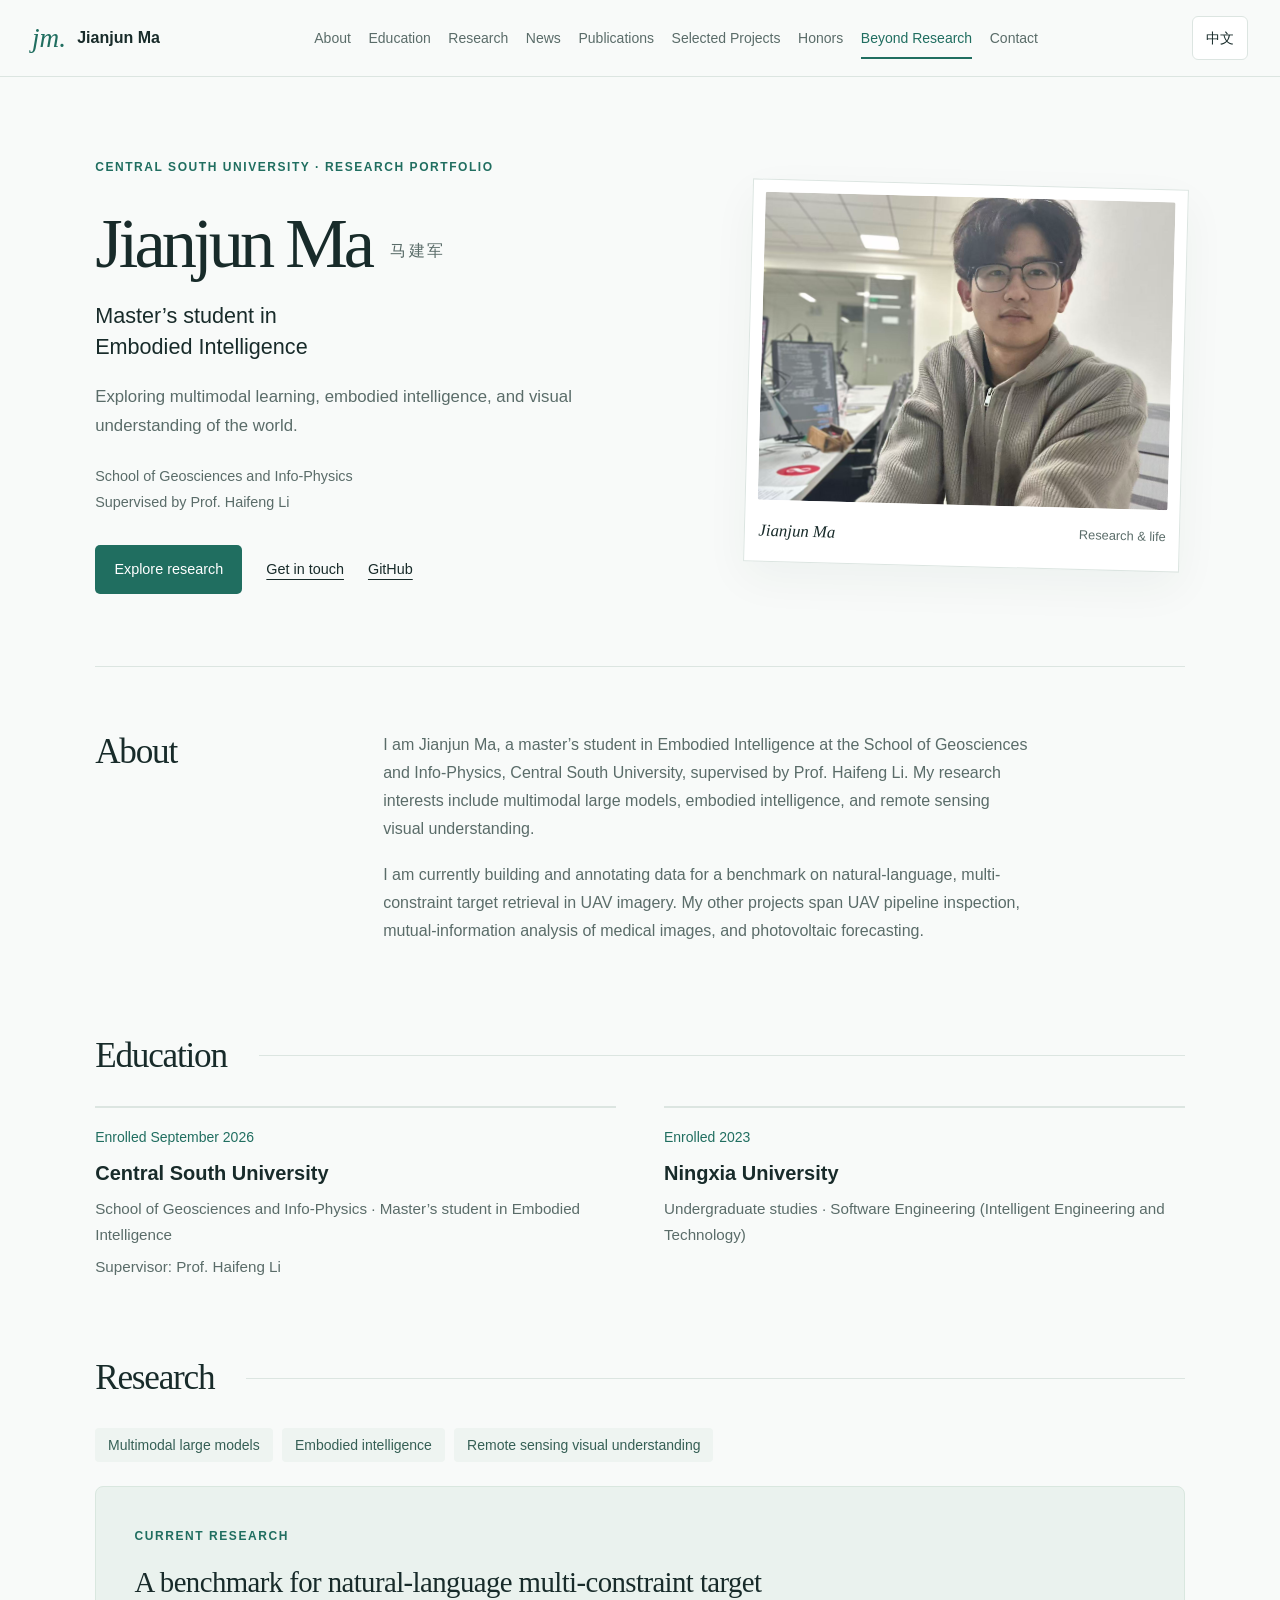
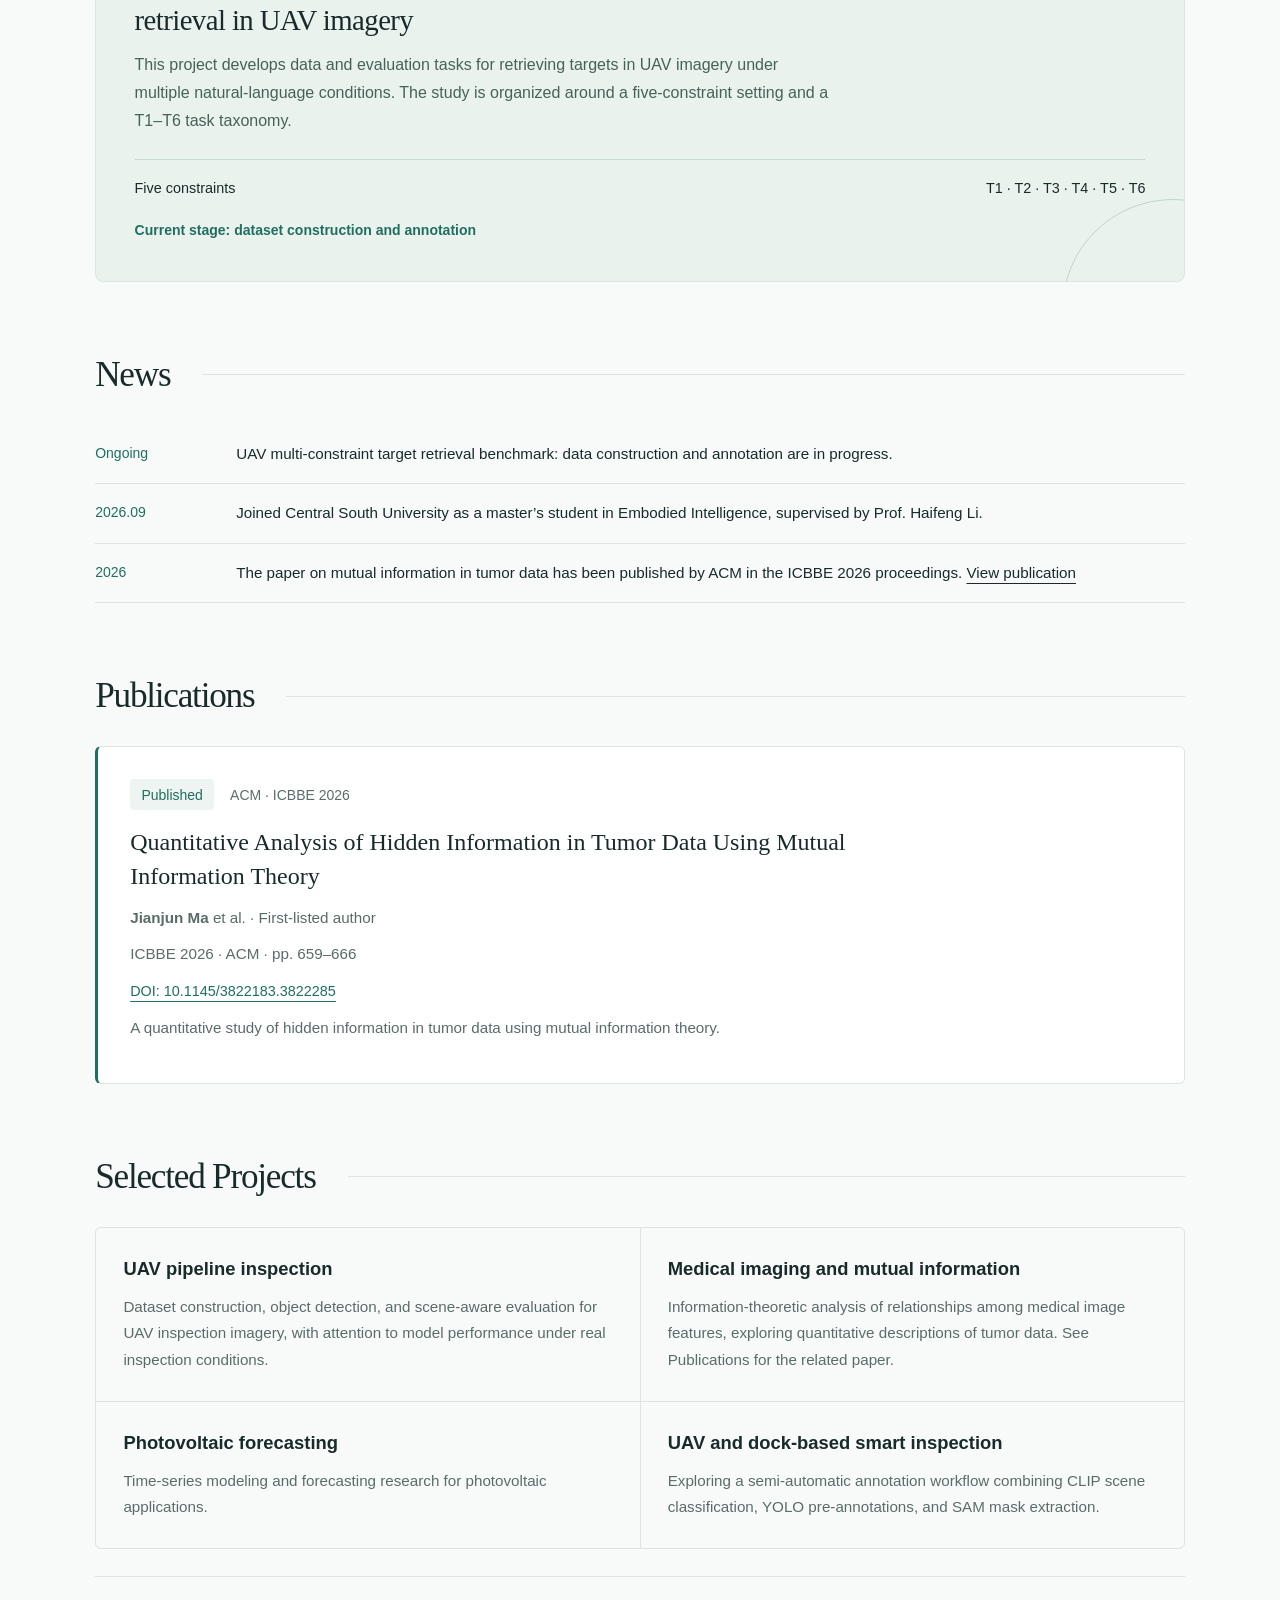
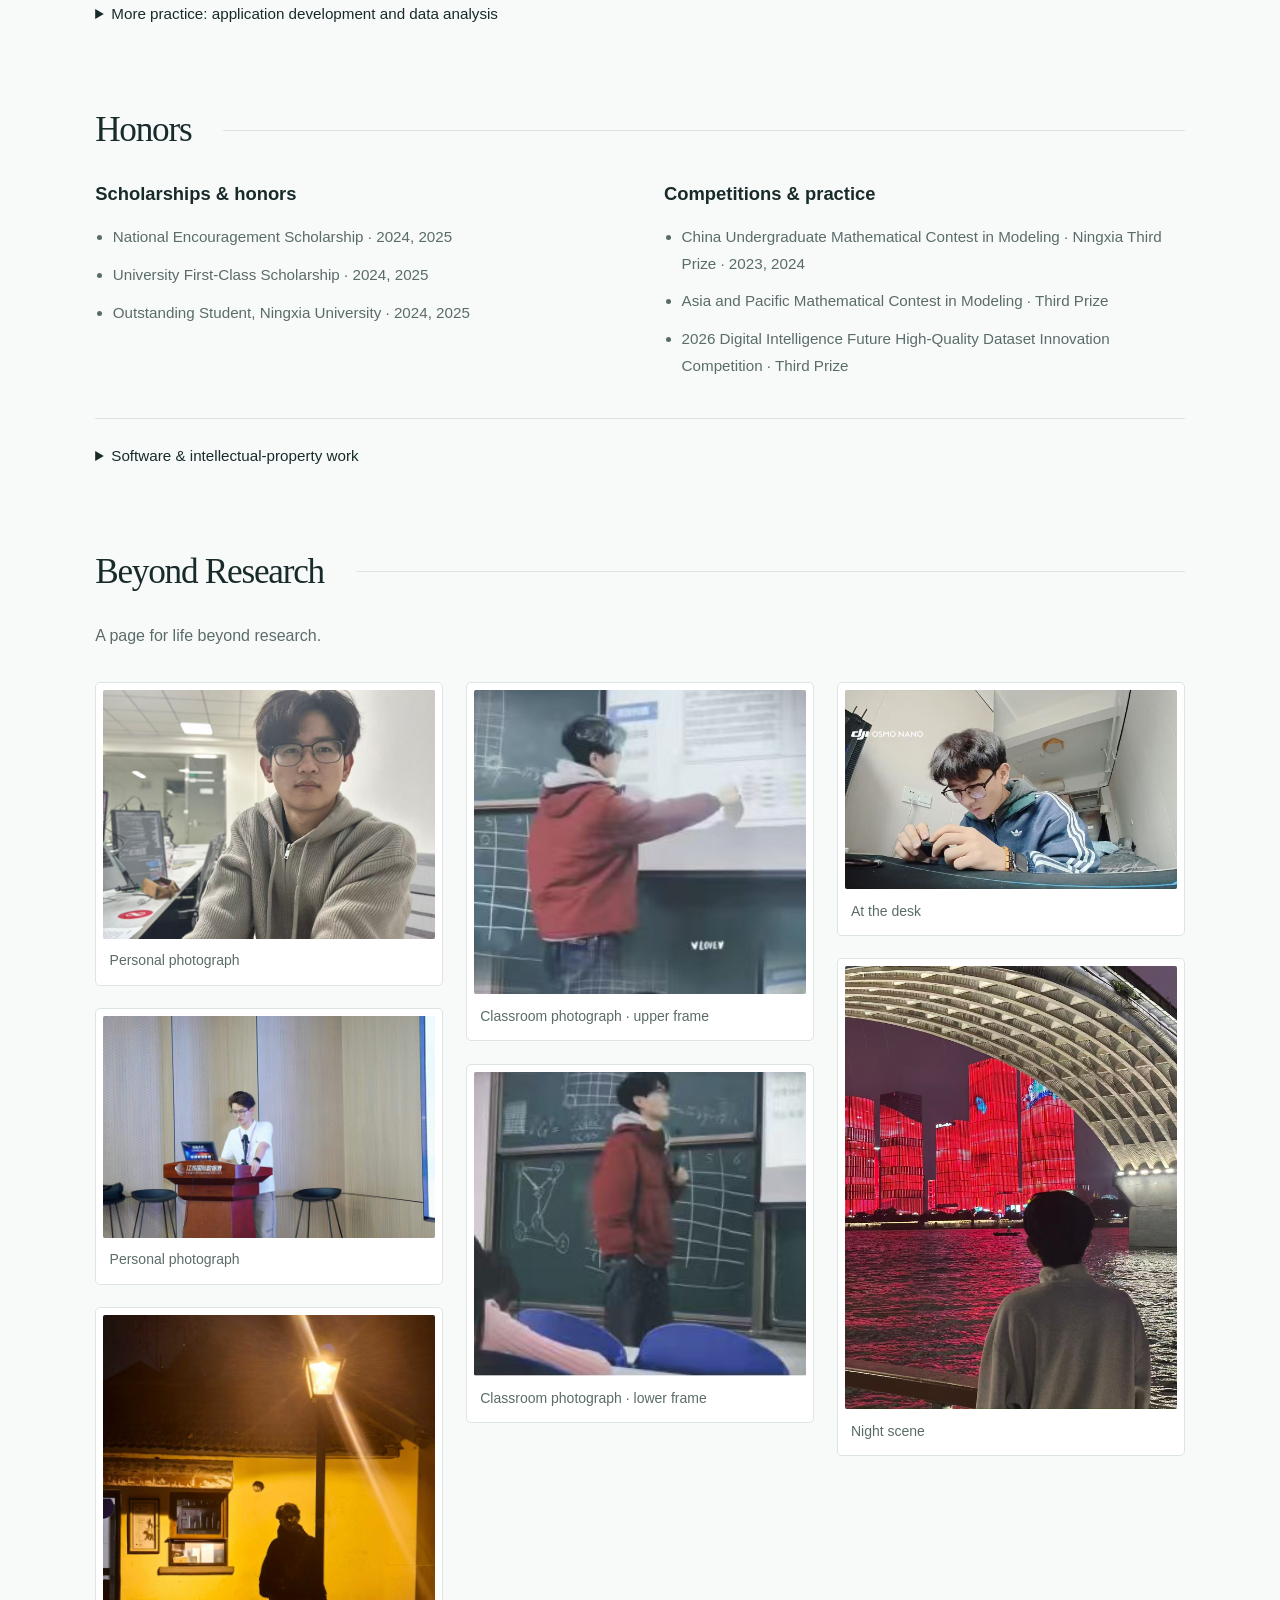
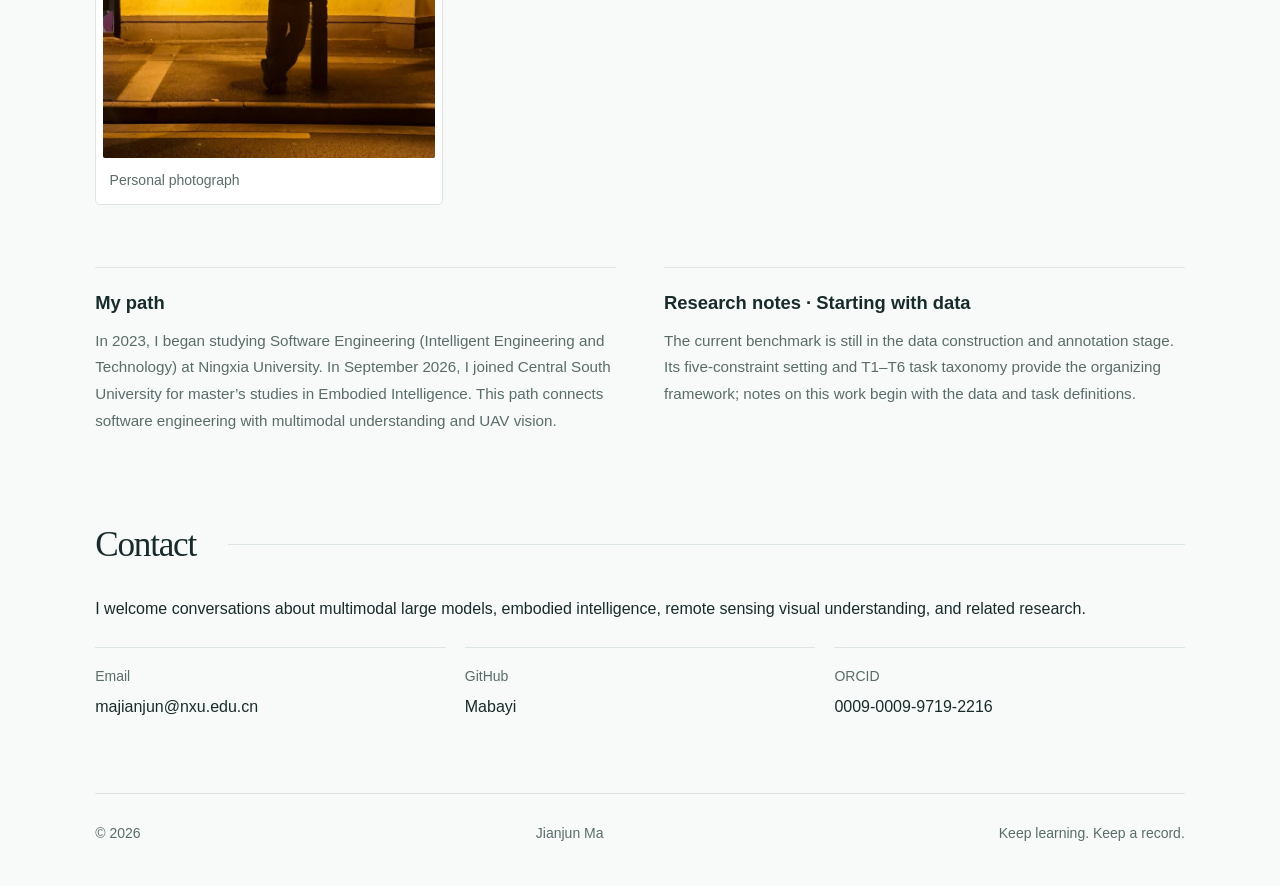
==== commit aa8df9cb: "Refresh English-first portfolio design and add seven-frame photo journal" ====
--- a/index.html
+++ b/index.html
@@ -1,23 +1,26 @@
 <!doctype html>
-<html lang="zh-CN" data-language="zh">
+<html lang="en" data-language="en">
 <head>
 <meta charset="utf-8">
 <meta name="viewport" content="width=device-width, initial-scale=1">
-<meta name="theme-color" content="#f4ecd8">
-<title>马建军 Jianjun Ma · 具身智能与多模态研究</title>
-<meta name="description" content="马建军，中南大学具身智能专业硕士研究生。研究多模态大模型、具身智能、遥感视觉理解与无人机目标检索。">
+<meta name="theme-color" content="#f8faf9">
+<title>Jianjun Ma · Embodied Intelligence & Multimodal Research</title>
+<meta name="description" content="Jianjun Ma, master’s student in Embodied Intelligence at Central South University. Multimodal learning, embodied intelligence, and remote sensing visual understanding.">
 <meta name="author" content="Jianjun Ma">
 <meta property="og:type" content="profile">
 <meta property="og:title" content="马建军 Jianjun Ma · Academic & Personal Portfolio">
-<meta property="og:description" content="马建军，中南大学具身智能专业硕士研究生。研究多模态大模型、具身智能、遥感视觉理解与无人机目标检索。">
-<meta property="og:locale" content="zh_CN">
-<meta property="og:locale:alternate" content="en_US">
+<meta property="og:description" content="Jianjun Ma, master’s student in Embodied Intelligence at Central South University. Multimodal learning, embodied intelligence, and remote sensing visual understanding.">
+<meta property="og:locale" content="en_US">
+<meta property="og:locale:alternate" content="zh_CN">
 <meta name="twitter:card" content="summary">
 <link rel="icon" href="images/favicon.svg" type="image/svg+xml">
-<link rel="stylesheet" href="css/style.css">
-<script src="js/script.js" defer>
+<link rel="stylesheet" href="css/style.css?v=2">
+<script src="js/script.js?v=2" defer>
 </script>
 <script type="application/ld+json">{"@context":"https://schema.org","@type":"Person","name":"Jianjun Ma","alternateName":"马建军","jobTitle":"Master’s Student in Embodied Intelligence","affiliation":{"@type":"CollegeOrUniversity","name":"Central South University"},"email":"majianjun@nxu.edu.cn","sameAs":["https://github.com/Mabayi","https://orcid.org/0009-0009-9719-2216"],"knowsAbout":["Multimodal large models","Embodied intelligence","Remote sensing visual understanding"]}</script>
+<link rel="canonical" href="https://mabayi.github.io/MAbayi-portfolio/">
+<meta property="og:url" content="https://mabayi.github.io/MAbayi-portfolio/">
+<meta property="og:image" content="https://mabayi.github.io/MAbayi-portfolio/images/7fc79680082b0d58936fd4614faa908e.jpg">
 </head>
 <body>
 <a class="skip" href="#main">
@@ -31,24 +34,12 @@
 <span lang="en">Menu</span>
 </button>
 </header>
-<aside class="sidebar" id="sidebar">
-<a class="identity" href="#about">
-<img class="portrait" src="images/一寸照.jpg" alt="马建军 Jianjun Ma" width="100" height="130">
-<strong>
-<span lang="zh-CN">马建军</span>
-<span lang="en">Jianjun Ma</span>
-</strong>
-<span>
-<span lang="zh-CN">Jianjun Ma</span>
-<span lang="en">马建军</span>
-</span>
-</a>
-<div class="sidebar-note">
-<span lang="zh-CN">中南大学 · 具身智能</span>
-<span lang="en">Central South University<br>Embodied Intelligence</span>
-</div>
-<button id="language-toggle" class="language-toggle" type="button" aria-label="Switch to English" hidden>中文 <span aria-hidden="true">/</span> English</button>
-<nav aria-label="主导航" data-label-zh="主导航" data-label-en="Main navigation">
+<header class="sidebar" id="sidebar">
+<a class="brand" href="#main" aria-label="Jianjun Ma home">
+<span class="monogram">jm.</span>
+<span>Jianjun Ma</span>
+</a>
+<nav aria-label="Main navigation" data-label-zh="主导航" data-label-en="Main navigation">
 <a href="#about">
 <span lang="zh-CN">关于我</span>
 <span lang="en">About</span>
@@ -86,55 +77,53 @@
 <span lang="en">Contact</span>
 </a>
 </nav>
-<div class="sidebar-bottom">
-<span lang="zh-CN">学术，也记录生活。</span>
-<span lang="en">Research, with room for life.</span>
-<br>
-<a href="mailto:majianjun@nxu.edu.cn">Email</a> · <a href="https://github.com/Mabayi">GitHub</a>
-</div>
-</aside>
+<button id="language-toggle" class="language-toggle" type="button" aria-label="切换为中文">EN / 中文</button>
+</header>
 <main id="main">
 <div class="hero">
+<div class="hero-copy">
 <p class="eyebrow">
-<span lang="zh-CN">个人学术主页 / 研究与生活</span>
-<span lang="en">PERSONAL PORTFOLIO / RESEARCH & LIFE</span>
-</p>
-<h1>
-<span lang="zh-CN">马建军</span>
-<span lang="en">Jianjun Ma</span>
+<span lang="zh-CN">中南大学 · 个人学术主页</span>
+<span lang="en">CENTRAL SOUTH UNIVERSITY · RESEARCH PORTFOLIO</span>
+</p>
+<h1>Jianjun Ma<span class="name-zh">马建军</span>
 </h1>
-<p class="hero-name">
-<span lang="zh-CN">Jianjun Ma</span>
-<span lang="en">马建军</span>
-</p>
 <p class="hero-role">
 <span lang="zh-CN">具身智能专业硕士研究生</span>
-<span lang="en">Master’s Student in Embodied Intelligence</span>
-</p>
-<p>
-<span lang="zh-CN">中南大学 · 地球科学与信息物理学院</span>
-<span lang="en">School of Geosciences and Info-Physics · Central South University</span>
-</p>
-<p class="supervisor">
-<span lang="zh-CN">导师：李海峰教授 · 2026 年 9 月入学</span>
-<span lang="en">Supervisor: Prof. Haifeng Li · Enrolled September 2026</span>
+<span lang="en">Master’s student in<br>Embodied Intelligence</span>
+</p>
+<p class="hero-description">
+<span lang="zh-CN">研究多模态大模型、具身智能与遥感视觉理解。</span>
+<span lang="en">Exploring multimodal learning, embodied intelligence, and visual understanding of the world.</span>
+</p>
+<p class="affiliation">
+<span lang="zh-CN">地球科学与信息物理学院</span>
+<span lang="en">School of Geosciences and Info-Physics</span>
+<br>
+<span lang="zh-CN">导师：李海峰教授</span>
+<span lang="en">Supervised by Prof. Haifeng Li</span>
 </p>
 <div class="hero-links">
 <a class="button" href="#research">
-<span lang="zh-CN">探索我的研究</span>
-<span lang="en">Explore my research</span>
+<span lang="zh-CN">研究方向</span>
+<span lang="en">Explore research</span>
 </a>
 <a href="mailto:majianjun@nxu.edu.cn">
-<span lang="zh-CN">与我联系</span>
+<span lang="zh-CN">联系我</span>
 <span lang="en">Get in touch</span>
 </a>
-</div>
-<div class="margin-note" aria-hidden="true">
-<span lang="zh-CN">从视觉理解<br>走向具身智能</span>
-<span lang="en">From visual understanding<br>to embodied intelligence</span>
-<svg viewBox="0 0 160 40">
-<path d="M5 22 Q45 4 84 21 T155 18 M12 30 Q80 17 146 28"/>
-</svg>
+<a href="https://github.com/Mabayi">GitHub</a>
+</div>
+</div>
+<div class="hero-visual">
+<img src="images/7fc79680082b0d58936fd4614faa908e.jpg" alt="Jianjun Ma" width="1707" height="1280" fetchpriority="high">
+<div class="portrait-label">
+<span>Jianjun Ma</span>
+<span>
+<span lang="zh-CN">研究与生活</span>
+<span lang="en">Research & life</span>
+</span>
+</div>
 </div>
 </div>
 <section id="about" aria-labelledby="about-title">
@@ -522,30 +511,66 @@
 </p>
 <div class="gallery">
 <figure class="polaroid">
-<a class="zoom" href="images/7fc79680082b0d58936fd4614faa908e.jpg" data-zh="生活照片 1" data-en="Personal photograph 1" aria-label="放大生活照片 1">
-<img src="images/7fc79680082b0d58936fd4614faa908e.jpg" width="640" height="480" loading="lazy" decoding="async" alt="生活照片 1" data-alt-zh="生活照片 1" data-alt-en="Personal photograph 1">
+<a class="zoom" href="images/7fc79680082b0d58936fd4614faa908e.jpg" data-zh="生活照片" data-en="Personal photograph" data-ratio="1.33359375" data-offset="0" aria-label="Enlarge: Personal photograph" style="--ratio:1.33359375;--offset:-0%">
+<img src="images/7fc79680082b0d58936fd4614faa908e.jpg" alt="Personal photograph" data-alt-zh="生活照片" data-alt-en="Personal photograph" loading="lazy" decoding="async">
 </a>
 <figcaption>
-<span lang="zh-CN">生活片段</span>
-<span lang="en">A moment in life</span> <span aria-hidden="true">· 01</span>
+<span lang="zh-CN">生活照片</span>
+<span lang="en">Personal photograph</span>
 </figcaption>
 </figure>
 <figure class="polaroid">
-<a class="zoom" href="images/479afedb9aed02313826bb893a2739f5.jpg" data-zh="生活照片 2" data-en="Personal photograph 2" aria-label="放大生活照片 2">
-<img src="images/479afedb9aed02313826bb893a2739f5.jpg" width="640" height="480" loading="lazy" decoding="async" alt="生活照片 2" data-alt-zh="生活照片 2" data-alt-en="Personal photograph 2">
+<a class="zoom" href="images/479afedb9aed02313826bb893a2739f5.jpg" data-zh="生活照片" data-en="Personal photograph" data-ratio="1.5" data-offset="0" aria-label="Enlarge: Personal photograph" style="--ratio:1.5;--offset:-0%">
+<img src="images/479afedb9aed02313826bb893a2739f5.jpg" alt="Personal photograph" data-alt-zh="生活照片" data-alt-en="Personal photograph" loading="lazy" decoding="async">
 </a>
 <figcaption>
-<span lang="zh-CN">生活片段</span>
-<span lang="en">A moment in life</span> <span aria-hidden="true">· 02</span>
+<span lang="zh-CN">生活照片</span>
+<span lang="en">Personal photograph</span>
 </figcaption>
 </figure>
 <figure class="polaroid">
-<a class="zoom" href="images/3ba65ce8b79786070e2683bd6b247a39.jpg" data-zh="生活照片 3" data-en="Personal photograph 3" aria-label="放大生活照片 3">
-<img src="images/3ba65ce8b79786070e2683bd6b247a39.jpg" width="640" height="480" loading="lazy" decoding="async" alt="生活照片 3" data-alt-zh="生活照片 3" data-alt-en="Personal photograph 3">
+<a class="zoom" href="images/3ba65ce8b79786070e2683bd6b247a39.jpg" data-zh="生活照片" data-en="Personal photograph" data-ratio="0.75" data-offset="0" aria-label="Enlarge: Personal photograph" style="--ratio:0.75;--offset:-0%">
+<img src="images/3ba65ce8b79786070e2683bd6b247a39.jpg" alt="Personal photograph" data-alt-zh="生活照片" data-alt-en="Personal photograph" loading="lazy" decoding="async">
 </a>
 <figcaption>
-<span lang="zh-CN">生活片段</span>
-<span lang="en">A moment in life</span> <span aria-hidden="true">· 03</span>
+<span lang="zh-CN">生活照片</span>
+<span lang="en">Personal photograph</span>
+</figcaption>
+</figure>
+<figure class="polaroid">
+<a class="zoom" href="images/life-classroom-original.jpg" data-zh="课堂照片 · 上半幅" data-en="Classroom photograph · upper frame" data-ratio="1.0909090909090908" data-offset="0" aria-label="Enlarge: Classroom photograph · upper frame" style="--ratio:1.0909090909090908;--offset:-0%">
+<img src="images/life-classroom-original.jpg" alt="Classroom photograph · upper frame" data-alt-zh="课堂照片 · 上半幅" data-alt-en="Classroom photograph · upper frame" loading="lazy" decoding="async">
+</a>
+<figcaption>
+<span lang="zh-CN">课堂照片 · 上半幅</span>
+<span lang="en">Classroom photograph · upper frame</span>
+</figcaption>
+</figure>
+<figure class="polaroid">
+<a class="zoom" href="images/life-classroom-original.jpg" data-zh="课堂照片 · 下半幅" data-en="Classroom photograph · lower frame" data-ratio="1.0909090909090908" data-offset="50" aria-label="Enlarge: Classroom photograph · lower frame" style="--ratio:1.0909090909090908;--offset:-50%">
+<img src="images/life-classroom-original.jpg" alt="Classroom photograph · lower frame" data-alt-zh="课堂照片 · 下半幅" data-alt-en="Classroom photograph · lower frame" loading="lazy" decoding="async">
+</a>
+<figcaption>
+<span lang="zh-CN">课堂照片 · 下半幅</span>
+<span lang="en">Classroom photograph · lower frame</span>
+</figcaption>
+</figure>
+<figure class="polaroid">
+<a class="zoom" href="images/life-desk-original.jpg" data-zh="桌前照片" data-en="At the desk" data-ratio="1.6676096181046676" data-offset="36.15023474178404" aria-label="Enlarge: At the desk" style="--ratio:1.6676096181046676;--offset:-36.15023474178404%">
+<img src="images/life-desk-original.jpg" alt="At the desk" data-alt-zh="桌前照片" data-alt-en="At the desk" loading="lazy" decoding="async">
+</a>
+<figcaption>
+<span lang="zh-CN">桌前照片</span>
+<span lang="en">At the desk</span>
+</figcaption>
+</figure>
+<figure class="polaroid">
+<a class="zoom" href="images/life-night.jpg" data-zh="夜景照片" data-en="Night scene" data-ratio="0.7498535442296427" data-offset="0" aria-label="Enlarge: Night scene" style="--ratio:0.7498535442296427;--offset:-0%">
+<img src="images/life-night.jpg" alt="Night scene" data-alt-zh="夜景照片" data-alt-en="Night scene" loading="lazy" decoding="async">
+</a>
+<figcaption>
+<span lang="zh-CN">夜景照片</span>
+<span lang="en">Night scene</span>
 </figcaption>
 </figure>
 </div>
@@ -607,12 +632,14 @@
 </span>
 </footer>
 </main>
-<dialog id="lightbox" aria-label="照片查看器" data-label-zh="照片查看器" data-label-en="Photo viewer">
+<dialog id="lightbox" aria-label="Photo viewer" data-label-zh="照片查看器" data-label-en="Photo viewer">
 <button id="close-photo" autofocus>
 <span lang="zh-CN">关闭</span>
 <span lang="en">Close</span> <span aria-hidden="true">×</span>
 </button>
+<div id="large-frame">
 <img id="large-photo" alt="">
+</div>
 <p id="photo-caption">
 </p>
 <div class="photo-controls">
--- a/css/style.css
+++ b/css/style.css
@@ -1,155 +1,7 @@
-:root{--paper:#f4ecd8;--dark:#eee4cc;--ink:#3a2b1c;--muted:#68513c;--accent:#6b3a20;--line:#b8a58a;--sketch:255px 15px 225px 15px/15px 225px 15px 255px;--side:250px;color-scheme:light}
-*{box-sizing:border-box}
-html{scroll-behavior:smooth;scroll-padding-top:2rem}
-body{margin:0;color:var(--ink);background:var(--paper);background-image:repeating-linear-gradient(transparent,transparent 39px,#6043260b 39px,#6043260b 40px);font:1rem/1.85 'Segoe UI','Microsoft YaHei',sans-serif}
-html[data-language=zh] [lang=en],html[data-language=en] [lang=zh-CN]{display:none}
-html[data-language=zh] h3[lang=en]{display:block}
-a{color:inherit;text-underline-offset:5px;text-decoration-thickness:1px}
-a:hover{color:var(--accent);text-decoration-style:wavy}
-button{font:inherit;color:inherit;cursor:pointer;min-height:44px}
-button:focus-visible,a:focus-visible,summary:focus-visible{outline:3px solid #345d58;outline-offset:5px}
-img{max-width:100%}
-p{margin:0 0 1rem}
-h1,h2,h3{font-family:KaiTi,STKaiti,Georgia,serif;line-height:1.45}
-h3{font-size:1.25rem;margin:0 0 .8rem}
-h2{margin:0;font-size:1.8rem}
-ul{padding-left:1.25rem}
-li{padding-bottom:.6rem}
-.skip{position:fixed;left:1rem;top:-100px;background:var(--ink);color:white;padding:1rem;z-index:100}
-.skip:focus{top:1rem}
-.sidebar{position:fixed;inset:0 auto 0 0;width:var(--side);background:var(--dark);border-right:1px solid var(--line);padding:1.8rem 1.5rem;display:flex;flex-direction:column;overflow-y:auto;z-index:10}
-.identity{text-align:center;text-decoration:none;display:flex;align-items:center;flex-direction:column;gap:.2rem}
-.portrait{object-fit:cover;padding:4px;border:2px solid var(--ink);border-radius:var(--sketch);box-shadow:3px 3px #9a8468;transform:rotate(-3deg);margin-bottom:1rem}
-.identity strong{font-family:KaiTi,Georgia,serif;font-size:1.65rem}
-.identity>span,.sidebar-note{font-size:.875rem;color:var(--muted)}
-.sidebar-note{text-align:center;margin:.7rem 0}
-.language-toggle{border:1px solid var(--ink);border-radius:var(--sketch);background:transparent;margin:.5rem 0 1rem;padding:.3rem .5rem;font-size:.875rem}
-.language-toggle span{padding:0 .3rem}
-nav{display:grid;gap:.1rem}
-nav a{padding:.35rem .75rem;text-decoration:none;font-size:.94rem}
-nav a[aria-current]{background:#d8c5a866;border-radius:var(--sketch);text-decoration:underline wavy}
-.sidebar-bottom{font-size:.875rem;color:var(--muted);margin-top:auto;padding-top:1.8rem}
-.mobile-header{display:none}
-main{margin-left:var(--side);max-width:1450px;padding:0 clamp(1.5rem,5.5vw,6rem)}
-.hero{position:relative;padding:5rem 0 4rem;border-bottom:1px solid var(--line);margin-bottom:4rem}
-.eyebrow{font-size:.875rem;letter-spacing:.12em;color:var(--accent);font-weight:600}
-.hero h1{font-size:clamp(3.3rem,6vw,5.5rem);margin:1.5rem 0 0;letter-spacing:.06em;line-height:1.15}
-.hero-name{font:italic 1.4rem Georgia,serif;margin:.8rem 0 1.8rem;color:var(--muted)}
-.hero-role{font-size:1.35rem;font-weight:600;max-width:38rem}
-.supervisor{color:var(--muted)}
-.hero-links{display:flex;align-items:center;flex-wrap:wrap;gap:1.8rem;margin-top:2rem}
-.button{border:1.5px solid var(--ink);border-radius:var(--sketch);padding:.65rem 1.4rem;text-decoration:none;box-shadow:3px 3px #b49c7d}
-.margin-note{position:absolute;right:0;top:5.5rem;transform:rotate(7deg);font-family:KaiTi,Georgia,serif;font-style:italic;color:var(--muted);text-align:center;line-height:1.65}
-.margin-note svg{display:block;width:160px;fill:none;stroke:var(--accent);stroke-width:1.6;margin:auto}
-section{margin:0 0 4.5rem;scroll-margin-top:2rem}
-.section-heading{display:flex;gap:1.8rem;align-items:center;margin-bottom:1.8rem}
-.rule{flex:1;border-top:1px dashed var(--line)}
-#about>p{max-width:75ch}
-.timeline{border-left:2px dashed var(--line);margin-left:.5rem;padding-left:2rem}
-.timeline article{position:relative;padding-bottom:2rem}
-.timeline article:last-child{padding-bottom:0}
-.timeline article:before{content:'';position:absolute;left:-2.48rem;top:.6rem;width:12px;height:12px;background:var(--paper);border:2px solid var(--accent);transform:rotate(15deg)}
-.date,time{font-size:.9rem;color:var(--accent);font-variant-numeric:tabular-nums}
-.timeline h3{margin-top:.4rem}
-.timeline p{margin-bottom:.2rem}
-.research-topics{display:flex;gap:.6rem;flex-wrap:wrap;margin-bottom:1.7rem}
-.research-topics>span,.tag{border:1px solid var(--line);padding:.25rem .75rem;border-radius:var(--sketch);font-size:.875rem}
-.feature{padding:2rem;border:2px solid var(--ink);border-radius:var(--sketch);background:#fffaf02e;box-shadow:5px 5px #b8a58a66}
-.feature h3{font-size:1.5rem;max-width:48rem}
-.benchmark-line{display:flex;gap:1rem;flex-wrap:wrap;padding:1rem 0;border-top:1px dashed var(--line)}
-.status{color:var(--accent);font-size:.95rem;margin:0;font-weight:600}
-.news-list{padding:0;list-style:none}
-.news-list li{display:grid;grid-template-columns:100px 1fr;gap:1rem;padding:1rem 0;border-bottom:1px solid #b8a58a66}
-.publication{border-left:3px solid var(--accent);padding-left:1.8rem}
-.publication-top{display:flex;gap:1rem;align-items:center;margin-bottom:1rem;font-size:.875rem}
-.publication h3{font-family:Georgia,serif;font-size:1.4rem}
-.publication p{margin:.6rem 0}
-.doi{font-size:.9rem;overflow-wrap:anywhere}
-.project-grid{display:grid;grid-template-columns:1fr 1fr;gap:1.4rem}
-.sketch-card{border:1.5px solid var(--line);border-radius:var(--sketch);padding:1.5rem}
-.sketch-card:nth-child(even){border-radius:15px 225px 15px 255px/255px 15px 225px 15px}
-.sketch-card p{color:var(--muted);margin:0}
-details{margin-top:1.8rem;border-top:1px dashed var(--line);padding-top:1rem}
-summary{cursor:pointer;padding:.4rem 0;font-weight:600;min-height:44px}
-details[open]>summary{margin-bottom:1rem}
-.honors-grid,.notes-grid{display:grid;grid-template-columns:1fr 1fr;gap:2rem}
-.honors-grid ul{margin:0}
-.honors-grid li{margin-bottom:.5rem}
-.section-intro{color:var(--muted)}
-.gallery{display:grid;grid-template-columns:repeat(3,minmax(0,1fr));gap:1.5rem;margin:2rem 0 3rem}
-.polaroid{margin:0;background:#fffcf2;padding:.6rem .6rem .8rem;border:1px solid #b8a58a88;box-shadow:3px 4px 0 #b8a58a55;transform:rotate(-2deg);align-self:start}
-.polaroid:nth-child(2){transform:rotate(2deg)}
-.polaroid:nth-child(3){transform:rotate(-1deg)}
-.zoom{display:block;cursor:zoom-in}
-.polaroid img{width:100%;height:auto;display:block;max-height:330px;object-fit:contain;background:#eee8dc}
-.polaroid figcaption{font-size:.875rem;text-align:center;padding-top:.65rem;color:var(--muted);font-family:KaiTi,Georgia,serif}
-.notes-grid article{border-top:1px dashed var(--line);padding-top:1.5rem}
-.notes-grid p{color:var(--muted)}
-.contact-links{display:grid;grid-template-columns:repeat(3,minmax(0,1fr));gap:1rem;margin-top:2rem}
-.contact-links a{border:1px solid var(--ink);border-radius:var(--sketch);padding:1.1rem;text-decoration:none;display:flex;flex-direction:column;gap:.3rem;overflow-wrap:anywhere}
-.contact-links a:hover{box-shadow:3px 3px var(--line)}
-.contact-links span{font-size:.875rem;color:var(--muted)}
-.contact-links strong{font-size:.95rem;font-weight:500}
-footer{display:flex;justify-content:space-between;gap:1rem;flex-wrap:wrap;border-top:1px solid var(--line);padding:1.5rem 0 2.5rem;font-size:.875rem;color:var(--muted)}
-dialog{background:#fffcf2;color:var(--ink);border:1px solid var(--line);border-radius:8px;max-width:92vw;max-height:94dvh;padding:1rem}
-dialog::backdrop{background:#1e180feb;backdrop-filter:blur(3px)}
-dialog[open]{display:flex;flex-direction:column;align-items:center;gap:.5rem}
-#large-photo{max-width:85vw;max-height:65dvh;object-fit:contain;min-height:0}
-#close-photo{align-self:flex-end}
-dialog button{background:var(--paper);border:1px solid var(--line);border-radius:var(--sketch);padding:.2rem .85rem}
-dialog p{margin:0}
-.photo-controls{display:flex;gap:1rem}
-body:has(dialog[open]){overflow:hidden}
-
-@media(max-width:1200px){.margin-note{position:static;display:block;text-align:left;transform:rotate(-3deg);margin:2rem 0 0;width:fit-content}
-.margin-note br{display:none}
-.margin-note svg{margin:0}
-.hero{padding-top:3rem}
-.contact-links{grid-template-columns:1fr}
-:root{--side:230px}
-.sidebar{padding:1.5rem 1rem}
-}
-
-@media(max-width:800px){html{scroll-padding-top:5rem}
-.mobile-header{display:flex;align-items:center;justify-content:space-between;padding:.6rem 1.2rem;background:var(--dark);border-bottom:1px solid var(--line);position:sticky;top:0;z-index:20}
-.mobile-header>a{text-decoration:none;font-family:Georgia,serif;font-weight:bold}
-.mobile-header button{border:1px solid var(--ink);border-radius:var(--sketch);background:transparent;padding:.2rem .8rem}
-.sidebar{top:65px;width:min(310px,88vw);display:none;box-shadow:15px 0 25px #3a2b1c20}
-.sidebar.open{display:flex}
-.sidebar .portrait{display:none}
-.sidebar-bottom{padding-top:1rem}
-nav a{padding:.5rem .75rem}
-main{margin:0;padding:0 1.4rem}
-.hero{padding:2.8rem 0;margin-bottom:3rem}
-.hero h1{font-size:3.6rem}
-.hero-role{font-size:1.2rem}
-.hero-name{margin-bottom:1.4rem}
-.margin-note{margin-top:2rem;font-size:.9rem}
-section{margin-bottom:3rem;scroll-margin-top:5rem}
-.section-heading{gap:1rem}
-h2{font-size:1.6rem}
-.feature{padding:1.3rem}
-.feature h3{font-size:1.3rem}
-.gallery{gap:.8rem}
-.polaroid{padding:.35rem}
-.honors-grid,.notes-grid{gap:1.4rem}
-.publication{padding-left:1rem}
-}
-
-@media(max-width:540px){.project-grid,.honors-grid,.notes-grid{grid-template-columns:1fr}
-.gallery{grid-template-columns:1fr;gap:1.8rem;margin:2rem auto 3rem;max-width:340px}
-.polaroid{padding:.7rem}
-.polaroid img{max-height:none}
-.news-list li{grid-template-columns:1fr;gap:.3rem}
-.publication-top{flex-wrap:wrap;gap:.5rem}
-.hero h1{font-size:3.1rem}
-.hero-links{gap:1.2rem}
-.timeline{padding-left:1.5rem}
-.timeline article:before{left:-1.98rem}
-.publication h3{font-size:1.2rem}
-}
-
-@media(prefers-reduced-motion:reduce){html{scroll-behavior:auto}
-*{transition:none!important;animation:none!important}
-}
-
+:root{--paper:#f8faf9;--ink:#182b2a;--muted:#5a6c69;--accent:#206e60;--line:#dce5e1;--soft:#eef4f1;color-scheme:light}
+*{box-sizing:border-box}html{scroll-behavior:smooth;scroll-padding-top:110px}body{margin:0;background:var(--paper);color:var(--ink);font:16px/1.75 'Segoe UI',Arial,'Microsoft YaHei',sans-serif;-webkit-font-smoothing:antialiased}html[data-language=zh] [lang=en],html[data-language=en] [lang=zh-CN]{display:none}html[data-language=zh] h3[lang=en]{display:block}a{color:inherit;text-underline-offset:5px;text-decoration-thickness:1px}a:hover{color:var(--accent)}button{font:inherit;color:inherit;cursor:pointer;min-height:44px}a:focus-visible,button:focus-visible,summary:focus-visible{outline:3px solid #398d7e;outline-offset:5px}p{margin:0 0 1.1rem}img{max-width:100%}h1,h2,h3{line-height:1.2}h2{font-family:Georgia,'Times New Roman',serif;font-weight:400;font-size:2.2rem;letter-spacing:-.035em;margin:0}h3{font-size:1.15rem;font-weight:600;line-height:1.5;margin:0 0 .7rem}ul{padding-left:1.1rem}li{padding-bottom:.7rem}.skip{position:fixed;top:-100px;left:1rem;background:var(--ink);color:white;z-index:100;padding:.8rem}.skip:focus{top:1rem}.sidebar{position:sticky;top:0;z-index:30;background:#f8faf9f5;backdrop-filter:blur(16px);display:flex;align-items:center;gap:1.7rem;padding:1rem max(2rem,calc((100vw - 1220px)/2));border-bottom:1px solid var(--line)}.brand{display:flex;align-items:center;gap:.7rem;text-decoration:none;white-space:nowrap;font-weight:600}.monogram{font:italic 1.7rem Georgia,serif;color:var(--accent)}nav{display:flex;gap:1.1rem;align-items:center;justify-content:center;flex:1}nav a{font-size:.875rem;text-decoration:none;white-space:nowrap;padding:.4rem 0;color:var(--muted)}nav a[aria-current]{color:var(--accent);box-shadow:0 2px var(--accent)}.language-toggle{border:1px solid var(--line);background:white;border-radius:6px;padding:.3rem .8rem;font-size:.875rem;white-space:nowrap}.mobile-header{display:none}main{max-width:1160px;margin:auto;padding:0 2.2rem}.hero{display:grid;grid-template-columns:1.35fr 1fr;gap:4rem;align-items:center;padding:5rem 0 4.5rem;border-bottom:1px solid var(--line);margin-bottom:4rem}.eyebrow{font-size:.75rem;font-weight:600;letter-spacing:.13em;color:var(--accent);margin-bottom:1.8rem}.hero h1{font-family:Georgia,'Times New Roman',serif;font-size:clamp(3.5rem,5.5vw,5rem);font-weight:400;letter-spacing:-.055em;margin:0 0 1.2rem;line-height:1.05}.name-zh{font:400 1rem/1 'Segoe UI','Microsoft YaHei',sans-serif;letter-spacing:.15em;color:var(--muted);display:inline-block;margin-left:1.2rem;vertical-align:middle}.hero-role{font-size:1.35rem;line-height:1.45;font-weight:500;margin-bottom:1.2rem}.hero-description{max-width:32rem;color:var(--muted);font-size:1.05rem;line-height:1.75}.affiliation{font-size:.9rem;color:var(--muted);line-height:1.8;margin-top:1.5rem}.hero-links{display:flex;gap:1.5rem;align-items:center;flex-wrap:wrap;margin-top:1.8rem;font-size:.9rem}.button{background:var(--accent);color:white;padding:.75rem 1.2rem;border-radius:5px;text-decoration:none}.button:hover{background:#174f45;color:white}.hero-visual{position:relative;transform:rotate(1.5deg);padding:12px 12px 0;background:white;border:1px solid var(--line);box-shadow:0 16px 45px #17392a0c}.hero-visual img{display:block;width:100%;height:auto;border-radius:2px}.portrait-label{display:flex;justify-content:space-between;padding:1rem .1rem;font-size:.8rem;color:var(--muted)}.portrait-label>span:first-child{font-family:Georgia,serif;font-style:italic;font-size:1.05rem;color:var(--ink)}section{margin:0 0 4.5rem;scroll-margin-top:105px}.section-heading{display:flex;align-items:center;gap:2rem;margin-bottom:1.8rem}.rule{flex:1;height:1px;background:var(--line)}#about{display:grid;grid-template-columns:240px 1fr;column-gap:3rem}#about .section-heading{grid-row:1/3;align-self:start}#about .rule{display:none}#about>p{max-width:73ch;color:var(--muted)}.timeline{display:grid;grid-template-columns:1fr 1fr;gap:3rem}.timeline article{border-top:2px solid var(--line);padding-top:1.1rem}.timeline h3{font-size:1.25rem;margin:.5rem 0}.timeline p{font-size:.95rem;color:var(--muted);margin:.3rem 0}.date,time{font-size:.875rem;color:var(--accent);font-variant-numeric:tabular-nums}.research-topics{display:flex;gap:.6rem;flex-wrap:wrap;margin-bottom:1.5rem}.research-topics>span{padding:.3rem .8rem;font-size:.875rem;border-radius:4px;background:var(--soft);color:#355f55}.feature{background:#eaf2ee;border:1px solid #d9e7df;border-radius:8px;padding:2.4rem;position:relative;overflow:hidden}.feature:after{content:'';position:absolute;width:220px;height:220px;border:1px solid #bfd5c8;border-radius:50%;right:-100px;bottom:-140px;pointer-events:none}.feature .eyebrow{margin-bottom:1rem}.feature h3{font:400 1.8rem/1.35 Georgia,serif;max-width:44rem;letter-spacing:-.02em}.feature>p{max-width:78ch;color:#466258}.benchmark-line{display:flex;justify-content:space-between;gap:1rem;flex-wrap:wrap;border-top:1px solid #cadbd1;padding:1rem 0;margin-top:1.5rem;font-size:.9rem}.feature .status{font-size:.875rem;color:var(--accent);margin:0;font-weight:600}.news-list{list-style:none;padding:0}.news-list li{display:grid;grid-template-columns:125px 1fr;gap:1rem;padding:1rem 0;border-bottom:1px solid var(--line);font-size:.95rem}.publication{background:white;border:1px solid var(--line);border-radius:6px;padding:2rem;border-left:3px solid var(--accent)}.publication-top{display:flex;align-items:center;gap:1rem;font-size:.875rem;color:var(--muted);margin-bottom:1rem}.tag{color:var(--accent);background:var(--soft);padding:.2rem .7rem;border-radius:4px}.publication h3{font:400 1.5rem/1.4 Georgia,serif;max-width:48rem}.publication h3 a{text-decoration:none}.publication h3 a:hover{text-decoration:underline}.publication p{font-size:.95rem;color:var(--muted);margin:.6rem 0}.doi{font-size:.9rem;color:var(--accent);overflow-wrap:anywhere}.project-grid{display:grid;grid-template-columns:1fr 1fr;gap:1px;background:var(--line);border:1px solid var(--line);border-radius:6px;overflow:hidden}.sketch-card{background:var(--paper);padding:1.7rem}.sketch-card h3{font-size:1.15rem}.sketch-card p{color:var(--muted);font-size:.95rem;margin:0}details{border-top:1px solid var(--line);padding-top:1rem;margin-top:1.7rem}summary{cursor:pointer;font-size:.95rem;font-weight:500;min-height:44px;padding:.5rem 0}details[open]>summary{margin-bottom:1rem}.honors-grid,.notes-grid{display:grid;grid-template-columns:1fr 1fr;gap:3rem}.honors-grid li{font-size:.95rem;color:var(--muted)}.honors-grid ul{margin-bottom:0}.section-intro{color:var(--muted)}.gallery{columns:3;column-gap:1.4rem;margin:2rem 0 2.5rem}.polaroid{break-inside:avoid;margin:0 0 1.4rem;display:inline-block;width:100%;background:white;border:1px solid var(--line);border-radius:5px;padding:7px}.zoom{display:block;width:100%;aspect-ratio:var(--ratio);overflow:hidden;position:relative;cursor:zoom-in;background:#e5ebe7;border-radius:2px}.zoom img{width:100%;height:auto;max-width:none;display:block;transform:translateY(var(--offset));transform-origin:top}.polaroid figcaption{font-size:.875rem;color:var(--muted);padding:.6rem .4rem .3rem}.notes-grid article{border-top:1px solid var(--line);padding-top:1.3rem}.notes-grid p{font-size:.95rem;color:var(--muted)}.contact-links{display:grid;grid-template-columns:repeat(3,minmax(0,1fr));gap:1.2rem;margin-top:1.5rem}.contact-links a{border-top:1px solid var(--line);padding-top:1rem;display:flex;flex-direction:column;text-decoration:none;overflow-wrap:anywhere}.contact-links span{font-size:.875rem;color:var(--muted);margin-bottom:.3rem}.contact-links strong{font-size:1rem;font-weight:500}footer{border-top:1px solid var(--line);display:flex;justify-content:space-between;flex-wrap:wrap;gap:1rem;color:var(--muted);font-size:.875rem;padding:1.7rem 0 2.5rem}dialog{background:#f8faf9;border:0;border-radius:8px;padding:1rem;max-width:95vw;max-height:95dvh;color:var(--ink)}dialog::backdrop{background:#0d1819ed;backdrop-filter:blur(5px)}dialog[open]{display:flex;flex-direction:column;align-items:center;gap:.6rem}#large-frame{width:min(82vw,calc(65vh * var(--ratio)));aspect-ratio:var(--ratio);overflow:hidden;flex-shrink:0}#large-photo{display:block;width:100%;height:auto;max-width:none;transform:translateY(var(--offset))}#close-photo{align-self:flex-end}dialog button{background:white;border:1px solid var(--line);border-radius:4px;padding:.3rem 1rem}dialog p{font-size:.9rem;margin:0}.photo-controls{display:flex;gap:1rem}body:has(dialog[open]){overflow:hidden}
+@media(max-width:1250px){.sidebar{gap:1rem;padding:1rem 2rem}.brand>span:last-child{display:none}nav{gap:.9rem}nav a{font-size:.825rem}.hero{gap:2.5rem}}
+@media(max-width:1000px){nav{gap:.6rem}nav a{font-size:.78rem}.sidebar{padding:1rem}.hero{gap:2rem}.hero h1{font-size:3.5rem}.name-zh{display:block;margin:1rem 0 0}#about{grid-template-columns:190px 1fr;gap:1.5rem}.hero-role{font-size:1.15rem}}
+@media(max-width:800px){html{scroll-padding-top:85px}.mobile-header{display:flex;justify-content:space-between;align-items:center;position:sticky;top:0;background:#f8faf9f5;border-bottom:1px solid var(--line);z-index:40;padding:.7rem 1.3rem}.mobile-header>a{text-decoration:none;font-weight:600}.mobile-header button{padding:.2rem .8rem;background:white;border:1px solid var(--line);border-radius:4px}.sidebar{display:none;position:fixed;top:67px;left:0;right:0;padding:1rem 1.3rem;background:var(--paper);max-height:calc(100dvh - 67px);overflow:auto;box-shadow:0 12px 24px #10251c0a}.sidebar.open{display:flex;align-items:start;flex-wrap:wrap}.sidebar .brand{display:none}nav{display:grid;grid-template-columns:1fr 1fr;gap:.3rem;flex-basis:100%;order:2}nav a{font-size:.95rem;padding:.5rem}.language-toggle{margin-left:auto}main{padding:0 1.4rem}.hero{padding:2.6rem 0 3rem;gap:1.8rem;grid-template-columns:1.3fr 1fr}.hero h1{font-size:3rem}.eyebrow{font-size:.7rem;margin-bottom:1.2rem}.hero-role{font-size:1.1rem}.hero-description{font-size:.95rem}.hero-visual{padding:7px 7px 0}.portrait-label{font-size:.7rem}.portrait-label>span:last-child{display:none}.affiliation{font-size:.875rem}.hero-links{gap:1rem}.hero-links .button{padding:.6rem .8rem}section{scroll-margin-top:90px;margin-bottom:3.3rem}h2{font-size:1.9rem}#about{display:block}.section-heading{margin-bottom:1.4rem}.feature{padding:1.5rem}.feature h3{font-size:1.5rem}.timeline,.honors-grid,.notes-grid{gap:1.5rem}.gallery{columns:2}.contact-links{grid-template-columns:1fr}.publication{padding:1.5rem}}
+@media(max-width:560px){.hero{grid-template-columns:1fr;padding-top:2.5rem;gap:2rem}.hero h1{font-size:3.5rem}.name-zh{display:inline-block;margin-left:1rem}.hero-role{font-size:1.2rem}.hero-visual{max-width:380px;transform:rotate(1deg)}.portrait-label>span:last-child{display:block}.hero-description{font-size:1rem}.timeline,.project-grid,.honors-grid,.notes-grid{grid-template-columns:1fr}.timeline{gap:2rem}.news-list li{grid-template-columns:1fr;gap:.3rem}.gallery{column-gap:.7rem}.polaroid{margin-bottom:.7rem;padding:4px}.polaroid figcaption{font-size:.75rem;padding:.4rem .2rem}.publication h3{font-size:1.3rem}.publication-top{flex-wrap:wrap;gap:.5rem}.sketch-card{padding:1.4rem}.feature h3{font-size:1.4rem}.section-heading{gap:1rem}}
+@media(prefers-reduced-motion:reduce){html{scroll-behavior:auto}}
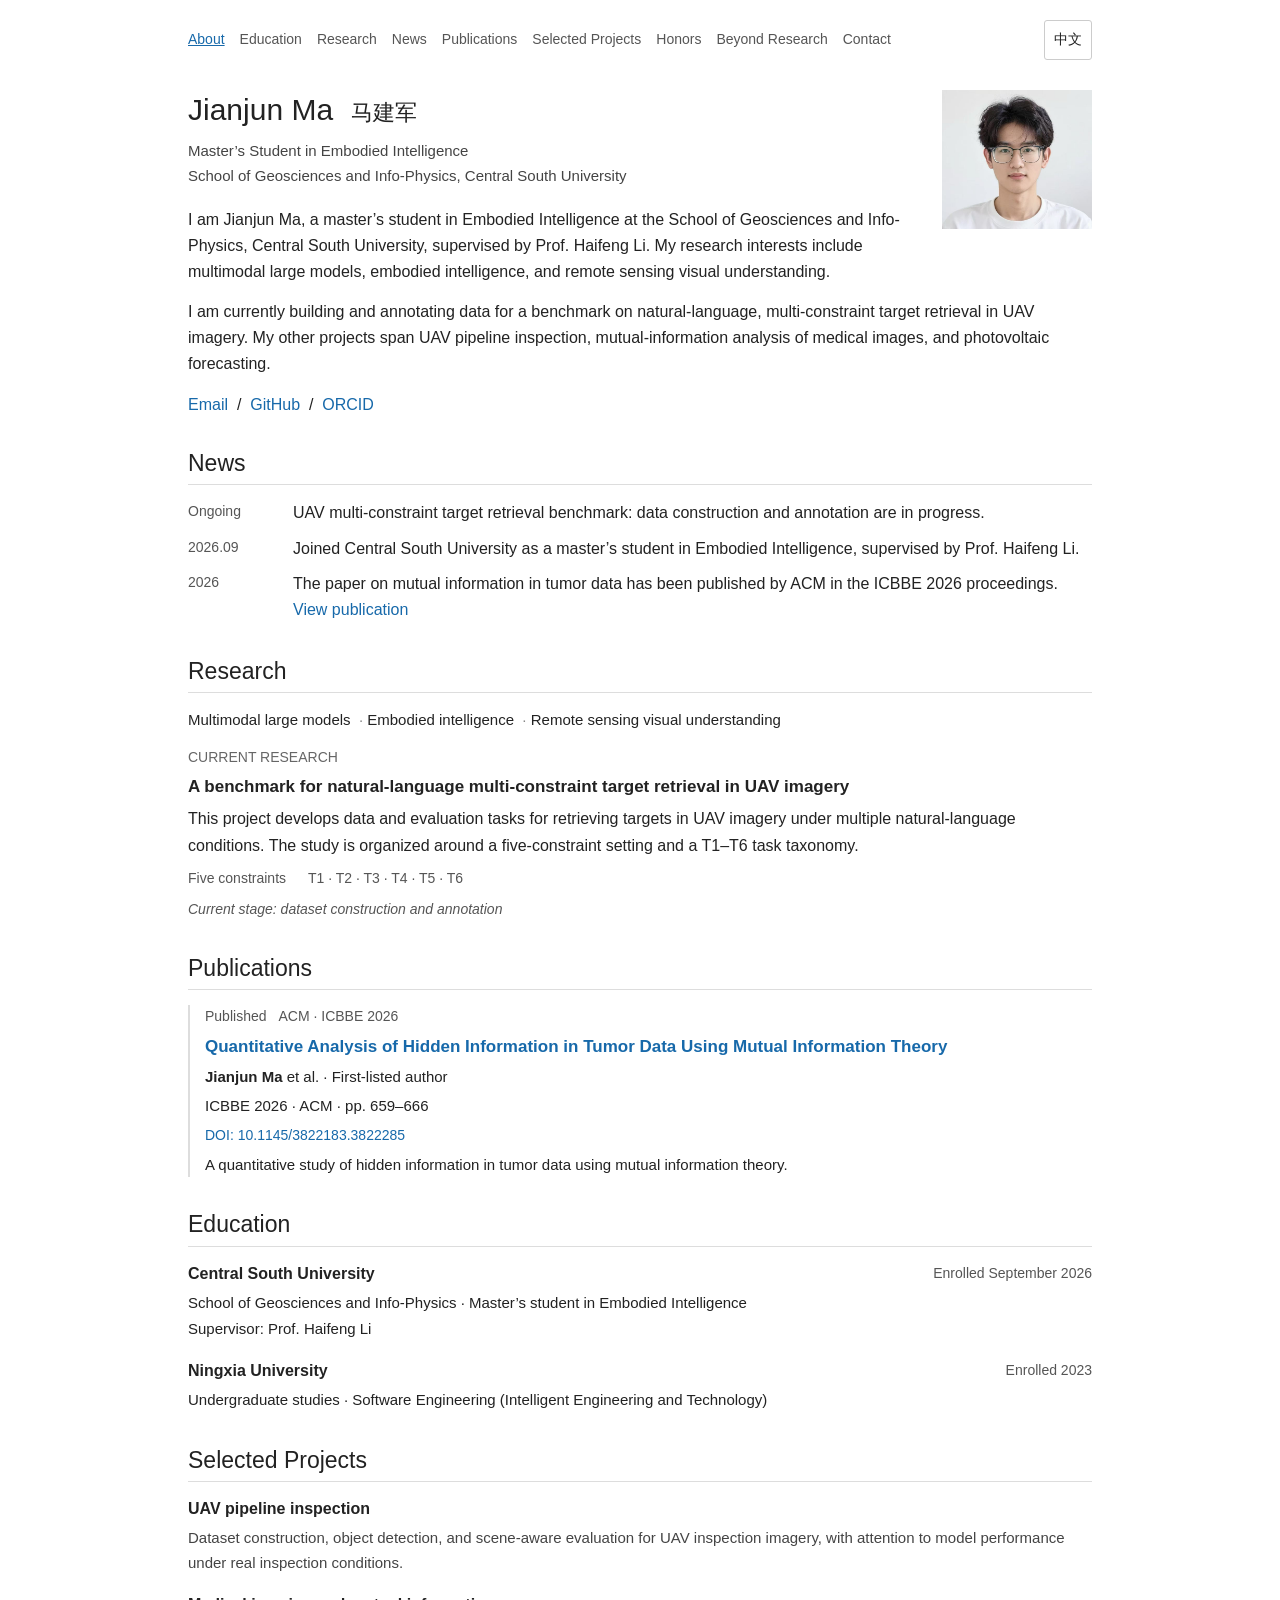
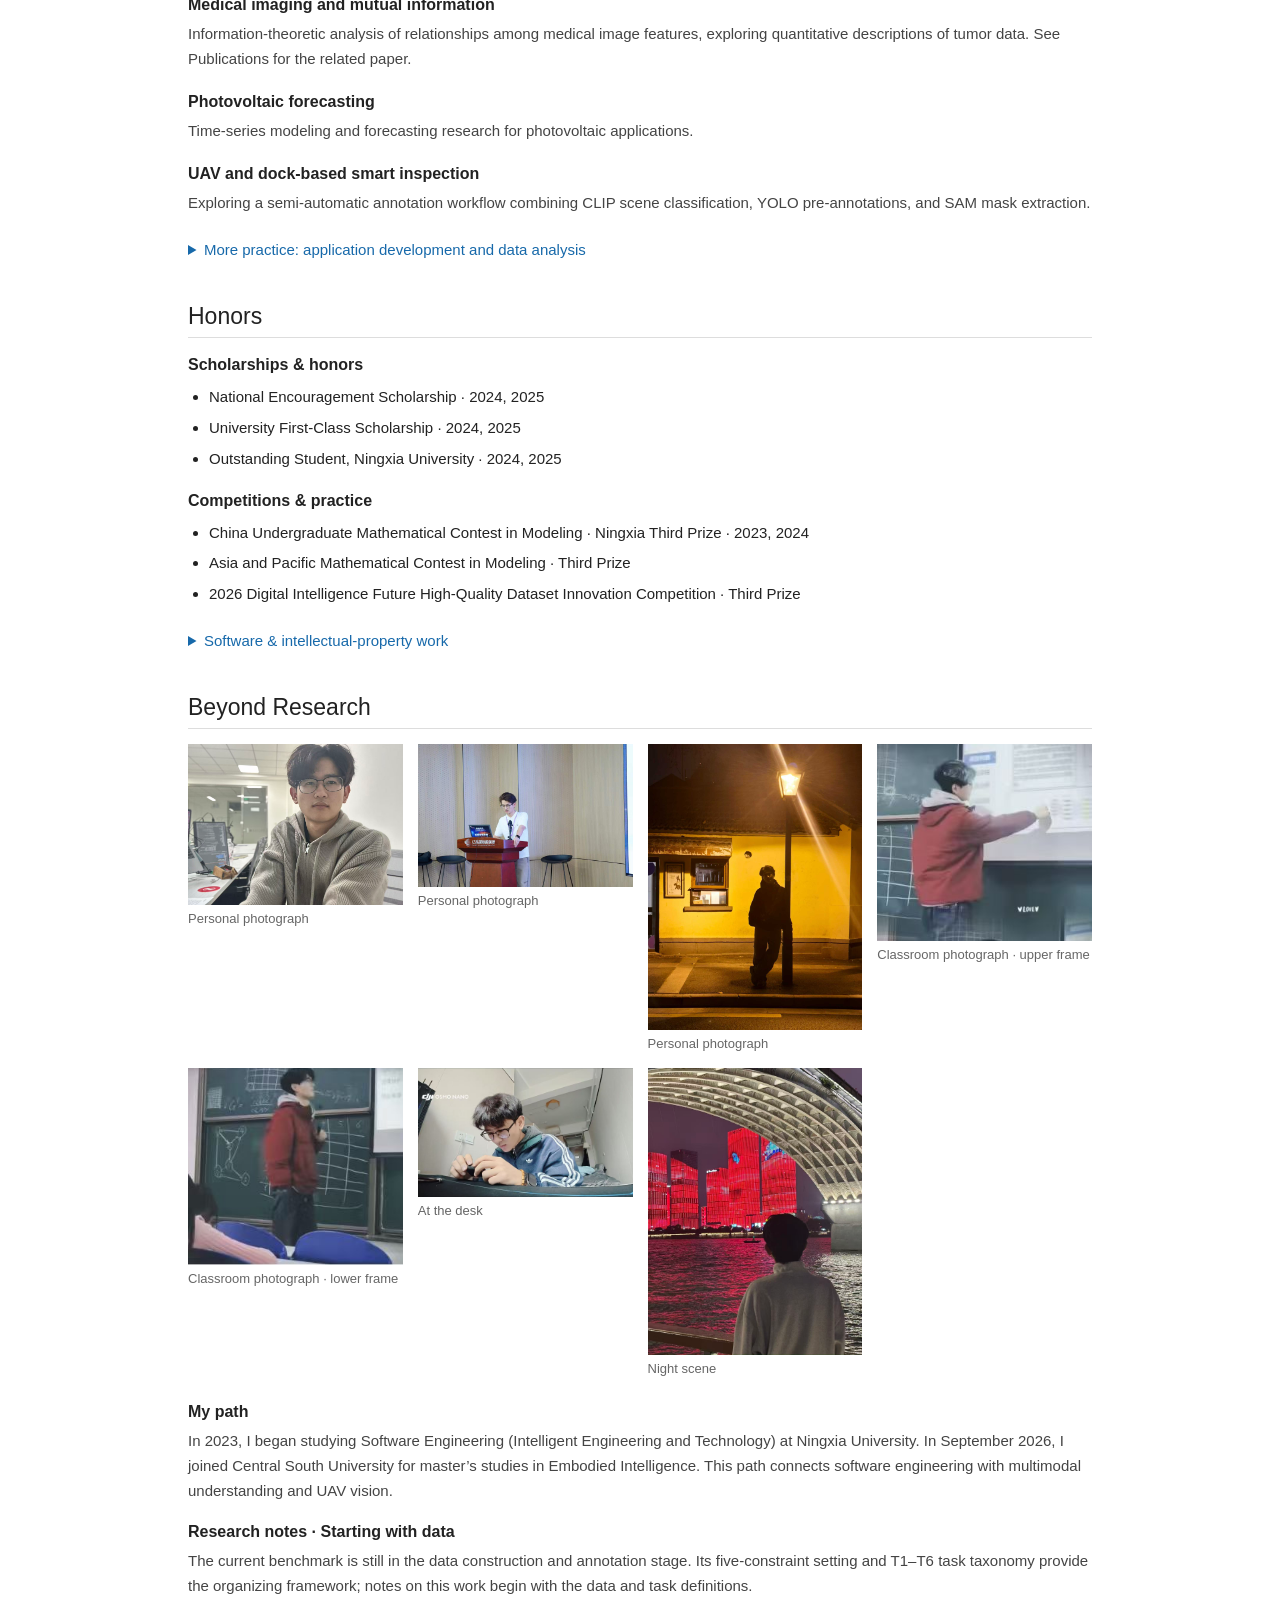
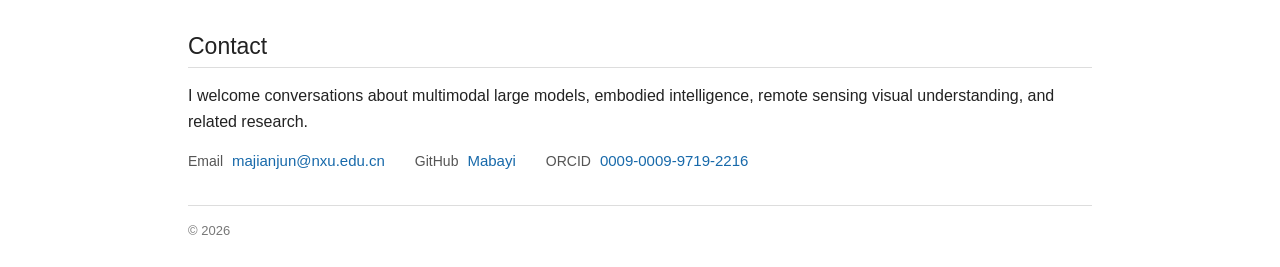
==== commit d96bd7dc: "Use compact academic homepage with biography-first layout" ====
--- a/index.html
+++ b/index.html
@@ -3,19 +3,19 @@
 <head>
 <meta charset="utf-8">
 <meta name="viewport" content="width=device-width, initial-scale=1">
-<meta name="theme-color" content="#f8faf9">
+<meta name="theme-color" content="#ffffff">
 <title>Jianjun Ma · Embodied Intelligence & Multimodal Research</title>
 <meta name="description" content="Jianjun Ma, master’s student in Embodied Intelligence at Central South University. Multimodal learning, embodied intelligence, and remote sensing visual understanding.">
 <meta name="author" content="Jianjun Ma">
 <meta property="og:type" content="profile">
-<meta property="og:title" content="马建军 Jianjun Ma · Academic & Personal Portfolio">
+<meta property="og:title" content="Jianjun Ma | Central South University">
 <meta property="og:description" content="Jianjun Ma, master’s student in Embodied Intelligence at Central South University. Multimodal learning, embodied intelligence, and remote sensing visual understanding.">
 <meta property="og:locale" content="en_US">
 <meta property="og:locale:alternate" content="zh_CN">
 <meta name="twitter:card" content="summary">
 <link rel="icon" href="images/favicon.svg" type="image/svg+xml">
-<link rel="stylesheet" href="css/style.css?v=2">
-<script src="js/script.js?v=2" defer>
+<link rel="stylesheet" href="css/style.css?v=3">
+<script src="js/script.js?v=3" defer>
 </script>
 <script type="application/ld+json">{"@context":"https://schema.org","@type":"Person","name":"Jianjun Ma","alternateName":"马建军","jobTitle":"Master’s Student in Embodied Intelligence","affiliation":{"@type":"CollegeOrUniversity","name":"Central South University"},"email":"majianjun@nxu.edu.cn","sameAs":["https://github.com/Mabayi","https://orcid.org/0009-0009-9719-2216"],"knowsAbout":["Multimodal large models","Embodied intelligence","Remote sensing visual understanding"]}</script>
 <link rel="canonical" href="https://mabayi.github.io/MAbayi-portfolio/">
@@ -35,10 +35,7 @@
 </button>
 </header>
 <header class="sidebar" id="sidebar">
-<a class="brand" href="#main" aria-label="Jianjun Ma home">
-<span class="monogram">jm.</span>
-<span>Jianjun Ma</span>
-</a>
+
 <nav aria-label="Main navigation" data-label-zh="主导航" data-label-en="Main navigation">
 <a href="#about">
 <span lang="zh-CN">关于我</span>
@@ -80,61 +77,17 @@
 <button id="language-toggle" class="language-toggle" type="button" aria-label="切换为中文">EN / 中文</button>
 </header>
 <main id="main">
-<div class="hero">
-<div class="hero-copy">
-<p class="eyebrow">
-<span lang="zh-CN">中南大学 · 个人学术主页</span>
-<span lang="en">CENTRAL SOUTH UNIVERSITY · RESEARCH PORTFOLIO</span>
-</p>
-<h1>Jianjun Ma<span class="name-zh">马建军</span>
+<section id="about" class="profile" aria-labelledby="about-title">
+<img class="profile-photo" src="images/一寸照.jpg" alt="Jianjun Ma" width="150" height="195" fetchpriority="high">
+<h1 id="about-title">Jianjun Ma <span class="name-zh">马建军</span>
 </h1>
-<p class="hero-role">
+<p class="position">
 <span lang="zh-CN">具身智能专业硕士研究生</span>
-<span lang="en">Master’s student in<br>Embodied Intelligence</span>
-</p>
-<p class="hero-description">
-<span lang="zh-CN">研究多模态大模型、具身智能与遥感视觉理解。</span>
-<span lang="en">Exploring multimodal learning, embodied intelligence, and visual understanding of the world.</span>
-</p>
-<p class="affiliation">
-<span lang="zh-CN">地球科学与信息物理学院</span>
-<span lang="en">School of Geosciences and Info-Physics</span>
+<span lang="en">Master’s Student in Embodied Intelligence</span>
 <br>
-<span lang="zh-CN">导师：李海峰教授</span>
-<span lang="en">Supervised by Prof. Haifeng Li</span>
-</p>
-<div class="hero-links">
-<a class="button" href="#research">
-<span lang="zh-CN">研究方向</span>
-<span lang="en">Explore research</span>
-</a>
-<a href="mailto:majianjun@nxu.edu.cn">
-<span lang="zh-CN">联系我</span>
-<span lang="en">Get in touch</span>
-</a>
-<a href="https://github.com/Mabayi">GitHub</a>
-</div>
-</div>
-<div class="hero-visual">
-<img src="images/7fc79680082b0d58936fd4614faa908e.jpg" alt="Jianjun Ma" width="1707" height="1280" fetchpriority="high">
-<div class="portrait-label">
-<span>Jianjun Ma</span>
-<span>
-<span lang="zh-CN">研究与生活</span>
-<span lang="en">Research & life</span>
-</span>
-</div>
-</div>
-</div>
-<section id="about" aria-labelledby="about-title">
-<div class="section-heading">
-<h2 id="about-title">
-<span lang="zh-CN">关于我</span>
-<span lang="en">About</span>
-</h2>
-<span class="rule" aria-hidden="true">
-</span>
-</div>
+<span lang="zh-CN">中南大学 · 地球科学与信息物理学院</span>
+<span lang="en">School of Geosciences and Info-Physics, Central South University</span>
+</p>
 <p>
 <span lang="zh-CN">我是马建军，目前在中南大学地球科学与信息物理学院攻读具身智能专业硕士，导师为李海峰教授。我的研究兴趣包括多模态大模型、具身智能与遥感视觉理解。</span>
 <span lang="en">I am Jianjun Ma, a master’s student in Embodied Intelligence at the School of Geosciences and Info-Physics, Central South University, supervised by Prof. Haifeng Li. My research interests include multimodal large models, embodied intelligence, and remote sensing visual understanding.</span>
@@ -143,99 +96,12 @@
 <span lang="zh-CN">当前，我正在开展无人机自然语言多约束目标检索 Benchmark 的数据构建与标注工作。此前的项目涉及无人机管网巡检、医学影像互信息分析与光伏预测。</span>
 <span lang="en">I am currently building and annotating data for a benchmark on natural-language, multi-constraint target retrieval in UAV imagery. My other projects span UAV pipeline inspection, mutual-information analysis of medical images, and photovoltaic forecasting.</span>
 </p>
-</section>
-<section id="education" aria-labelledby="education-title">
-<div class="section-heading">
-<h2 id="education-title">
-<span lang="zh-CN">教育背景</span>
-<span lang="en">Education</span>
-</h2>
-<span class="rule" aria-hidden="true">
-</span>
-</div>
-<div class="timeline">
-<article>
-<div class="date">
-<span lang="zh-CN">2026 年 9 月入学</span>
-<span lang="en">Enrolled September 2026</span>
-</div>
-<h3>
-<span lang="zh-CN">中南大学</span>
-<span lang="en">Central South University</span>
-</h3>
-<p>
-<span lang="zh-CN">地球科学与信息物理学院 · 具身智能 · 硕士研究生</span>
-<span lang="en">School of Geosciences and Info-Physics · Master’s student in Embodied Intelligence</span>
-</p>
-<p>
-<span lang="zh-CN">导师：李海峰教授</span>
-<span lang="en">Supervisor: Prof. Haifeng Li</span>
-</p>
-</article>
-<article>
-<div class="date">
-<span lang="zh-CN">2023 年入学</span>
-<span lang="en">Enrolled 2023</span>
-</div>
-<h3>
-<span lang="zh-CN">宁夏大学</span>
-<span lang="en">Ningxia University</span>
-</h3>
-<p>
-<span lang="zh-CN">本科阶段 · 软件工程（智能工程与技术）</span>
-<span lang="en">Undergraduate studies · Software Engineering (Intelligent Engineering and Technology)</span>
-</p>
-</article>
-</div>
-</section>
-<section id="research" aria-labelledby="research-title">
-<div class="section-heading">
-<h2 id="research-title">
-<span lang="zh-CN">研究方向</span>
-<span lang="en">Research</span>
-</h2>
-<span class="rule" aria-hidden="true">
-</span>
-</div>
-<div class="research-topics">
-<span>
-<span lang="zh-CN">多模态大模型</span>
-<span lang="en">Multimodal large models</span>
-</span>
-<span>
-<span lang="zh-CN">具身智能</span>
-<span lang="en">Embodied intelligence</span>
-</span>
-<span>
-<span lang="zh-CN">遥感视觉理解</span>
-<span lang="en">Remote sensing visual understanding</span>
-</span>
-</div>
-<article class="feature">
-<div class="eyebrow">
-<span lang="zh-CN">当前研究</span>
-<span lang="en">CURRENT RESEARCH</span>
-</div>
-<h3>
-<span lang="zh-CN">无人机自然语言多约束目标检索 Benchmark</span>
-<span lang="en">A benchmark for natural-language multi-constraint target retrieval in UAV imagery</span>
-</h3>
-<p>
-<span lang="zh-CN">围绕自然语言查询中的多重条件，构建无人机影像目标检索数据与评测任务。研究组织采用五约束设定与 T1–T6 任务体系。</span>
-<span lang="en">This project develops data and evaluation tasks for retrieving targets in UAV imagery under multiple natural-language conditions. The study is organized around a five-constraint setting and a T1–T6 task taxonomy.</span>
-</p>
-<div class="benchmark-line">
-<span>
-<span lang="zh-CN">五约束</span>
-<span lang="en">Five constraints</span>
-</span>
-<span>T1 · T2 · T3 · T4 · T5 · T6</span>
-</div>
-<p class="status">
-<span lang="zh-CN">当前阶段：数据构建与标注</span>
-<span lang="en">Current stage: dataset construction and annotation</span>
-</p>
-</article>
+<p class="academic-links">
+<a href="mailto:majianjun@nxu.edu.cn">
+<span lang="zh-CN">邮箱</span>
+<span lang="en">Email</span>
+</a> &nbsp;/&nbsp; <a href="https://github.com/Mabayi">GitHub</a> &nbsp;/&nbsp; <a href="https://orcid.org/0009-0009-9719-2216">ORCID</a>
+</p>
 </section>
 <section id="news" aria-labelledby="news-title">
 <div class="section-heading">
@@ -276,6 +142,55 @@
 </li>
 </ul>
 </section>
+<section id="research" aria-labelledby="research-title">
+<div class="section-heading">
+<h2 id="research-title">
+<span lang="zh-CN">研究方向</span>
+<span lang="en">Research</span>
+</h2>
+<span class="rule" aria-hidden="true">
+</span>
+</div>
+<div class="research-topics">
+<span>
+<span lang="zh-CN">多模态大模型</span>
+<span lang="en">Multimodal large models</span>
+</span>
+<span>
+<span lang="zh-CN">具身智能</span>
+<span lang="en">Embodied intelligence</span>
+</span>
+<span>
+<span lang="zh-CN">遥感视觉理解</span>
+<span lang="en">Remote sensing visual understanding</span>
+</span>
+</div>
+<article class="feature">
+<div class="eyebrow">
+<span lang="zh-CN">当前研究</span>
+<span lang="en">CURRENT RESEARCH</span>
+</div>
+<h3>
+<span lang="zh-CN">无人机自然语言多约束目标检索 Benchmark</span>
+<span lang="en">A benchmark for natural-language multi-constraint target retrieval in UAV imagery</span>
+</h3>
+<p>
+<span lang="zh-CN">围绕自然语言查询中的多重条件，构建无人机影像目标检索数据与评测任务。研究组织采用五约束设定与 T1–T6 任务体系。</span>
+<span lang="en">This project develops data and evaluation tasks for retrieving targets in UAV imagery under multiple natural-language conditions. The study is organized around a five-constraint setting and a T1–T6 task taxonomy.</span>
+</p>
+<div class="benchmark-line">
+<span>
+<span lang="zh-CN">五约束</span>
+<span lang="en">Five constraints</span>
+</span>
+<span>T1 · T2 · T3 · T4 · T5 · T6</span>
+</div>
+<p class="status">
+<span lang="zh-CN">当前阶段：数据构建与标注</span>
+<span lang="en">Current stage: dataset construction and annotation</span>
+</p>
+</article>
+</section>
 <section id="publications" aria-labelledby="publications-title">
 <div class="section-heading">
 <h2 id="publications-title">
@@ -311,6 +226,50 @@
 <span lang="en">A quantitative study of hidden information in tumor data using mutual information theory.</span>
 </p>
 </article>
+</section>
+<section id="education" aria-labelledby="education-title">
+<div class="section-heading">
+<h2 id="education-title">
+<span lang="zh-CN">教育背景</span>
+<span lang="en">Education</span>
+</h2>
+<span class="rule" aria-hidden="true">
+</span>
+</div>
+<div class="timeline">
+<article>
+<div class="date">
+<span lang="zh-CN">2026 年 9 月入学</span>
+<span lang="en">Enrolled September 2026</span>
+</div>
+<h3>
+<span lang="zh-CN">中南大学</span>
+<span lang="en">Central South University</span>
+</h3>
+<p>
+<span lang="zh-CN">地球科学与信息物理学院 · 具身智能 · 硕士研究生</span>
+<span lang="en">School of Geosciences and Info-Physics · Master’s student in Embodied Intelligence</span>
+</p>
+<p>
+<span lang="zh-CN">导师：李海峰教授</span>
+<span lang="en">Supervisor: Prof. Haifeng Li</span>
+</p>
+</article>
+<article>
+<div class="date">
+<span lang="zh-CN">2023 年入学</span>
+<span lang="en">Enrolled 2023</span>
+</div>
+<h3>
+<span lang="zh-CN">宁夏大学</span>
+<span lang="en">Ningxia University</span>
+</h3>
+<p>
+<span lang="zh-CN">本科阶段 · 软件工程（智能工程与技术）</span>
+<span lang="en">Undergraduate studies · Software Engineering (Intelligent Engineering and Technology)</span>
+</p>
+</article>
+</div>
 </section>
 <section id="projects" aria-labelledby="projects-title">
 <div class="section-heading">
@@ -505,10 +464,7 @@
 <span class="rule" aria-hidden="true">
 </span>
 </div>
-<p class="section-intro">
-<span lang="zh-CN">研究之外，也给生活留一页。</span>
-<span lang="en">A page for life beyond research.</span>
-</p>
+
 <div class="gallery">
 <figure class="polaroid">
 <a class="zoom" href="images/7fc79680082b0d58936fd4614faa908e.jpg" data-zh="生活照片" data-en="Personal photograph" data-ratio="1.33359375" data-offset="0" aria-label="Enlarge: Personal photograph" style="--ratio:1.33359375;--offset:-0%">
--- a/css/style.css
+++ b/css/style.css
@@ -1,7 +1,4 @@
-:root{--paper:#f8faf9;--ink:#182b2a;--muted:#5a6c69;--accent:#206e60;--line:#dce5e1;--soft:#eef4f1;color-scheme:light}
-*{box-sizing:border-box}html{scroll-behavior:smooth;scroll-padding-top:110px}body{margin:0;background:var(--paper);color:var(--ink);font:16px/1.75 'Segoe UI',Arial,'Microsoft YaHei',sans-serif;-webkit-font-smoothing:antialiased}html[data-language=zh] [lang=en],html[data-language=en] [lang=zh-CN]{display:none}html[data-language=zh] h3[lang=en]{display:block}a{color:inherit;text-underline-offset:5px;text-decoration-thickness:1px}a:hover{color:var(--accent)}button{font:inherit;color:inherit;cursor:pointer;min-height:44px}a:focus-visible,button:focus-visible,summary:focus-visible{outline:3px solid #398d7e;outline-offset:5px}p{margin:0 0 1.1rem}img{max-width:100%}h1,h2,h3{line-height:1.2}h2{font-family:Georgia,'Times New Roman',serif;font-weight:400;font-size:2.2rem;letter-spacing:-.035em;margin:0}h3{font-size:1.15rem;font-weight:600;line-height:1.5;margin:0 0 .7rem}ul{padding-left:1.1rem}li{padding-bottom:.7rem}.skip{position:fixed;top:-100px;left:1rem;background:var(--ink);color:white;z-index:100;padding:.8rem}.skip:focus{top:1rem}.sidebar{position:sticky;top:0;z-index:30;background:#f8faf9f5;backdrop-filter:blur(16px);display:flex;align-items:center;gap:1.7rem;padding:1rem max(2rem,calc((100vw - 1220px)/2));border-bottom:1px solid var(--line)}.brand{display:flex;align-items:center;gap:.7rem;text-decoration:none;white-space:nowrap;font-weight:600}.monogram{font:italic 1.7rem Georgia,serif;color:var(--accent)}nav{display:flex;gap:1.1rem;align-items:center;justify-content:center;flex:1}nav a{font-size:.875rem;text-decoration:none;white-space:nowrap;padding:.4rem 0;color:var(--muted)}nav a[aria-current]{color:var(--accent);box-shadow:0 2px var(--accent)}.language-toggle{border:1px solid var(--line);background:white;border-radius:6px;padding:.3rem .8rem;font-size:.875rem;white-space:nowrap}.mobile-header{display:none}main{max-width:1160px;margin:auto;padding:0 2.2rem}.hero{display:grid;grid-template-columns:1.35fr 1fr;gap:4rem;align-items:center;padding:5rem 0 4.5rem;border-bottom:1px solid var(--line);margin-bottom:4rem}.eyebrow{font-size:.75rem;font-weight:600;letter-spacing:.13em;color:var(--accent);margin-bottom:1.8rem}.hero h1{font-family:Georgia,'Times New Roman',serif;font-size:clamp(3.5rem,5.5vw,5rem);font-weight:400;letter-spacing:-.055em;margin:0 0 1.2rem;line-height:1.05}.name-zh{font:400 1rem/1 'Segoe UI','Microsoft YaHei',sans-serif;letter-spacing:.15em;color:var(--muted);display:inline-block;margin-left:1.2rem;vertical-align:middle}.hero-role{font-size:1.35rem;line-height:1.45;font-weight:500;margin-bottom:1.2rem}.hero-description{max-width:32rem;color:var(--muted);font-size:1.05rem;line-height:1.75}.affiliation{font-size:.9rem;color:var(--muted);line-height:1.8;margin-top:1.5rem}.hero-links{display:flex;gap:1.5rem;align-items:center;flex-wrap:wrap;margin-top:1.8rem;font-size:.9rem}.button{background:var(--accent);color:white;padding:.75rem 1.2rem;border-radius:5px;text-decoration:none}.button:hover{background:#174f45;color:white}.hero-visual{position:relative;transform:rotate(1.5deg);padding:12px 12px 0;background:white;border:1px solid var(--line);box-shadow:0 16px 45px #17392a0c}.hero-visual img{display:block;width:100%;height:auto;border-radius:2px}.portrait-label{display:flex;justify-content:space-between;padding:1rem .1rem;font-size:.8rem;color:var(--muted)}.portrait-label>span:first-child{font-family:Georgia,serif;font-style:italic;font-size:1.05rem;color:var(--ink)}section{margin:0 0 4.5rem;scroll-margin-top:105px}.section-heading{display:flex;align-items:center;gap:2rem;margin-bottom:1.8rem}.rule{flex:1;height:1px;background:var(--line)}#about{display:grid;grid-template-columns:240px 1fr;column-gap:3rem}#about .section-heading{grid-row:1/3;align-self:start}#about .rule{display:none}#about>p{max-width:73ch;color:var(--muted)}.timeline{display:grid;grid-template-columns:1fr 1fr;gap:3rem}.timeline article{border-top:2px solid var(--line);padding-top:1.1rem}.timeline h3{font-size:1.25rem;margin:.5rem 0}.timeline p{font-size:.95rem;color:var(--muted);margin:.3rem 0}.date,time{font-size:.875rem;color:var(--accent);font-variant-numeric:tabular-nums}.research-topics{display:flex;gap:.6rem;flex-wrap:wrap;margin-bottom:1.5rem}.research-topics>span{padding:.3rem .8rem;font-size:.875rem;border-radius:4px;background:var(--soft);color:#355f55}.feature{background:#eaf2ee;border:1px solid #d9e7df;border-radius:8px;padding:2.4rem;position:relative;overflow:hidden}.feature:after{content:'';position:absolute;width:220px;height:220px;border:1px solid #bfd5c8;border-radius:50%;right:-100px;bottom:-140px;pointer-events:none}.feature .eyebrow{margin-bottom:1rem}.feature h3{font:400 1.8rem/1.35 Georgia,serif;max-width:44rem;letter-spacing:-.02em}.feature>p{max-width:78ch;color:#466258}.benchmark-line{display:flex;justify-content:space-between;gap:1rem;flex-wrap:wrap;border-top:1px solid #cadbd1;padding:1rem 0;margin-top:1.5rem;font-size:.9rem}.feature .status{font-size:.875rem;color:var(--accent);margin:0;font-weight:600}.news-list{list-style:none;padding:0}.news-list li{display:grid;grid-template-columns:125px 1fr;gap:1rem;padding:1rem 0;border-bottom:1px solid var(--line);font-size:.95rem}.publication{background:white;border:1px solid var(--line);border-radius:6px;padding:2rem;border-left:3px solid var(--accent)}.publication-top{display:flex;align-items:center;gap:1rem;font-size:.875rem;color:var(--muted);margin-bottom:1rem}.tag{color:var(--accent);background:var(--soft);padding:.2rem .7rem;border-radius:4px}.publication h3{font:400 1.5rem/1.4 Georgia,serif;max-width:48rem}.publication h3 a{text-decoration:none}.publication h3 a:hover{text-decoration:underline}.publication p{font-size:.95rem;color:var(--muted);margin:.6rem 0}.doi{font-size:.9rem;color:var(--accent);overflow-wrap:anywhere}.project-grid{display:grid;grid-template-columns:1fr 1fr;gap:1px;background:var(--line);border:1px solid var(--line);border-radius:6px;overflow:hidden}.sketch-card{background:var(--paper);padding:1.7rem}.sketch-card h3{font-size:1.15rem}.sketch-card p{color:var(--muted);font-size:.95rem;margin:0}details{border-top:1px solid var(--line);padding-top:1rem;margin-top:1.7rem}summary{cursor:pointer;font-size:.95rem;font-weight:500;min-height:44px;padding:.5rem 0}details[open]>summary{margin-bottom:1rem}.honors-grid,.notes-grid{display:grid;grid-template-columns:1fr 1fr;gap:3rem}.honors-grid li{font-size:.95rem;color:var(--muted)}.honors-grid ul{margin-bottom:0}.section-intro{color:var(--muted)}.gallery{columns:3;column-gap:1.4rem;margin:2rem 0 2.5rem}.polaroid{break-inside:avoid;margin:0 0 1.4rem;display:inline-block;width:100%;background:white;border:1px solid var(--line);border-radius:5px;padding:7px}.zoom{display:block;width:100%;aspect-ratio:var(--ratio);overflow:hidden;position:relative;cursor:zoom-in;background:#e5ebe7;border-radius:2px}.zoom img{width:100%;height:auto;max-width:none;display:block;transform:translateY(var(--offset));transform-origin:top}.polaroid figcaption{font-size:.875rem;color:var(--muted);padding:.6rem .4rem .3rem}.notes-grid article{border-top:1px solid var(--line);padding-top:1.3rem}.notes-grid p{font-size:.95rem;color:var(--muted)}.contact-links{display:grid;grid-template-columns:repeat(3,minmax(0,1fr));gap:1.2rem;margin-top:1.5rem}.contact-links a{border-top:1px solid var(--line);padding-top:1rem;display:flex;flex-direction:column;text-decoration:none;overflow-wrap:anywhere}.contact-links span{font-size:.875rem;color:var(--muted);margin-bottom:.3rem}.contact-links strong{font-size:1rem;font-weight:500}footer{border-top:1px solid var(--line);display:flex;justify-content:space-between;flex-wrap:wrap;gap:1rem;color:var(--muted);font-size:.875rem;padding:1.7rem 0 2.5rem}dialog{background:#f8faf9;border:0;border-radius:8px;padding:1rem;max-width:95vw;max-height:95dvh;color:var(--ink)}dialog::backdrop{background:#0d1819ed;backdrop-filter:blur(5px)}dialog[open]{display:flex;flex-direction:column;align-items:center;gap:.6rem}#large-frame{width:min(82vw,calc(65vh * var(--ratio)));aspect-ratio:var(--ratio);overflow:hidden;flex-shrink:0}#large-photo{display:block;width:100%;height:auto;max-width:none;transform:translateY(var(--offset))}#close-photo{align-self:flex-end}dialog button{background:white;border:1px solid var(--line);border-radius:4px;padding:.3rem 1rem}dialog p{font-size:.9rem;margin:0}.photo-controls{display:flex;gap:1rem}body:has(dialog[open]){overflow:hidden}
-@media(max-width:1250px){.sidebar{gap:1rem;padding:1rem 2rem}.brand>span:last-child{display:none}nav{gap:.9rem}nav a{font-size:.825rem}.hero{gap:2.5rem}}
-@media(max-width:1000px){nav{gap:.6rem}nav a{font-size:.78rem}.sidebar{padding:1rem}.hero{gap:2rem}.hero h1{font-size:3.5rem}.name-zh{display:block;margin:1rem 0 0}#about{grid-template-columns:190px 1fr;gap:1.5rem}.hero-role{font-size:1.15rem}}
-@media(max-width:800px){html{scroll-padding-top:85px}.mobile-header{display:flex;justify-content:space-between;align-items:center;position:sticky;top:0;background:#f8faf9f5;border-bottom:1px solid var(--line);z-index:40;padding:.7rem 1.3rem}.mobile-header>a{text-decoration:none;font-weight:600}.mobile-header button{padding:.2rem .8rem;background:white;border:1px solid var(--line);border-radius:4px}.sidebar{display:none;position:fixed;top:67px;left:0;right:0;padding:1rem 1.3rem;background:var(--paper);max-height:calc(100dvh - 67px);overflow:auto;box-shadow:0 12px 24px #10251c0a}.sidebar.open{display:flex;align-items:start;flex-wrap:wrap}.sidebar .brand{display:none}nav{display:grid;grid-template-columns:1fr 1fr;gap:.3rem;flex-basis:100%;order:2}nav a{font-size:.95rem;padding:.5rem}.language-toggle{margin-left:auto}main{padding:0 1.4rem}.hero{padding:2.6rem 0 3rem;gap:1.8rem;grid-template-columns:1.3fr 1fr}.hero h1{font-size:3rem}.eyebrow{font-size:.7rem;margin-bottom:1.2rem}.hero-role{font-size:1.1rem}.hero-description{font-size:.95rem}.hero-visual{padding:7px 7px 0}.portrait-label{font-size:.7rem}.portrait-label>span:last-child{display:none}.affiliation{font-size:.875rem}.hero-links{gap:1rem}.hero-links .button{padding:.6rem .8rem}section{scroll-margin-top:90px;margin-bottom:3.3rem}h2{font-size:1.9rem}#about{display:block}.section-heading{margin-bottom:1.4rem}.feature{padding:1.5rem}.feature h3{font-size:1.5rem}.timeline,.honors-grid,.notes-grid{gap:1.5rem}.gallery{columns:2}.contact-links{grid-template-columns:1fr}.publication{padding:1.5rem}}
-@media(max-width:560px){.hero{grid-template-columns:1fr;padding-top:2.5rem;gap:2rem}.hero h1{font-size:3.5rem}.name-zh{display:inline-block;margin-left:1rem}.hero-role{font-size:1.2rem}.hero-visual{max-width:380px;transform:rotate(1deg)}.portrait-label>span:last-child{display:block}.hero-description{font-size:1rem}.timeline,.project-grid,.honors-grid,.notes-grid{grid-template-columns:1fr}.timeline{gap:2rem}.news-list li{grid-template-columns:1fr;gap:.3rem}.gallery{column-gap:.7rem}.polaroid{margin-bottom:.7rem;padding:4px}.polaroid figcaption{font-size:.75rem;padding:.4rem .2rem}.publication h3{font-size:1.3rem}.publication-top{flex-wrap:wrap;gap:.5rem}.sketch-card{padding:1.4rem}.feature h3{font-size:1.4rem}.section-heading{gap:1rem}}
+:root{--ink:#222;--muted:#555;--accent:#1769aa;--line:#ddd;color-scheme:light}*{box-sizing:border-box}html{scroll-behavior:smooth;scroll-padding-top:20px}body{margin:0;background:white;color:var(--ink);font:16px/1.65 Arial,'Helvetica Neue','Microsoft YaHei',sans-serif}html[data-language=zh] [lang=en],html[data-language=en] [lang=zh-CN]{display:none}html[data-language=zh] h3[lang=en]{display:block}a{color:var(--accent);text-decoration:none}a:hover{text-decoration:underline}button{font:inherit;cursor:pointer;color:var(--ink);min-height:40px}button:focus-visible,a:focus-visible,summary:focus-visible{outline:2px solid var(--accent);outline-offset:4px}p{margin:0 0 13px}h1{font-size:30px;line-height:1.3;font-weight:500;margin:0 0 10px}h2{font-size:23px;font-weight:500;line-height:1.35;margin:0}h3{font-size:16px;line-height:1.5;margin:0 0 5px;font-weight:600}ul{padding-left:21px;margin-top:8px}li{margin-bottom:6px}img{max-width:100%}.skip{position:fixed;top:-100px;left:10px;padding:10px;background:#222;color:white;z-index:100}.skip:focus{top:10px}.sidebar{max-width:960px;margin:20px auto 30px;padding:0 28px;display:flex;gap:16px;align-items:center;border:0;background:white}nav{display:flex;flex-wrap:wrap;gap:6px 15px;flex:1}nav a{font-size:14px;color:#555}nav a[aria-current]{color:var(--accent);text-decoration:underline}.language-toggle{font-size:14px;border:1px solid #ccc;border-radius:3px;background:white;padding:2px 9px;white-space:nowrap}.mobile-header{display:none}main{max-width:960px;margin:auto;padding:0 28px}section{margin:0 0 32px;scroll-margin-top:20px}.section-heading{border-bottom:1px solid #ddd;padding-bottom:5px;margin:0 0 15px}.rule{display:none}.profile{display:flow-root;margin-bottom:30px}.profile-photo{float:right;width:150px;height:auto;margin:0 0 18px 34px}.profile h1{margin-top:0}.name-zh{font-size:22px;font-weight:400;margin-left:10px}.position{color:#444;font-size:15px;margin-bottom:18px}.academic-links{margin:14px 0 0}.profile>p:not(.position):not(.academic-links){text-align:left}.news-list{list-style:none;margin:0;padding:0}.news-list li{display:grid;grid-template-columns:92px 1fr;gap:13px;margin-bottom:9px}.date,time{font-size:14px;color:#555;font-variant-numeric:tabular-nums}.research-topics{display:flex;flex-wrap:wrap;gap:0;margin-bottom:13px;font-size:15px}.research-topics>span:not(:last-child):after{content:' · ';white-space:pre;color:#888}.feature{padding:0;background:none;border:0}.eyebrow{font-size:14px;color:#666;margin-bottom:5px}.feature h3{font-size:17px;margin-bottom:7px}.feature p{margin-bottom:8px}.benchmark-line{display:flex;flex-wrap:wrap;gap:22px;font-size:14px;color:#555;margin:8px 0}.status{font-size:14px;font-style:italic;color:#555}.publication{padding:0 0 0 15px;border-left:2px solid #ddd}.publication-top{display:flex;gap:12px;flex-wrap:wrap;font-size:14px;color:#555;margin-bottom:6px}.tag{color:#555}.publication h3{font-size:17px}.publication p{margin:4px 0;font-size:15px}.doi{font-size:14px}.timeline{display:block}.timeline article{margin:0 0 17px;padding:0}.timeline article:last-child{margin-bottom:0}.timeline .date{float:right;margin-left:20px}.timeline p{font-size:15px;margin:2px 0}.project-grid{display:block}.sketch-card{margin-bottom:18px;padding:0}.sketch-card p{margin:0;color:#444;font-size:15px}details{margin-top:16px}summary{cursor:pointer;color:var(--accent);font-size:15px;padding:5px 0;min-height:36px}details[open]>summary{margin-bottom:10px}.honors-grid{display:block}.honors-grid article{margin-bottom:17px}.honors-grid h3{font-size:16px}.honors-grid ul{font-size:15px;margin-bottom:0}.gallery{display:grid;grid-template-columns:repeat(4,minmax(0,1fr));gap:15px;margin:0 0 22px;align-items:start}.polaroid{margin:0;padding:0;border:0;background:none}.zoom{display:block;width:100%;aspect-ratio:var(--ratio);overflow:hidden;cursor:zoom-in;position:relative;background:#f5f5f5}.zoom img{display:block;max-width:none;width:100%;height:auto;transform:translateY(var(--offset))}.polaroid figcaption{font-size:13px;line-height:1.4;color:#666;margin-top:5px}.notes-grid{display:block}.notes-grid article{margin-bottom:17px}.notes-grid p{font-size:15px;color:#444}.contact-links{display:flex;flex-wrap:wrap;gap:10px 30px}.contact-links a{display:flex;gap:9px;align-items:baseline}.contact-links span{color:#555;font-size:14px}.contact-links strong{font-size:15px;font-weight:400}footer{border-top:1px solid #ddd;padding:14px 0 25px;font-size:13px;color:#777;display:flex;justify-content:space-between;gap:10px}footer>span{display:none}dialog{background:white;border:0;border-radius:4px;padding:12px;max-width:95vw;max-height:95dvh;color:#222}dialog::backdrop{background:#000d}dialog[open]{display:flex;flex-direction:column;align-items:center;gap:9px}#large-frame{width:min(82vw,calc(65vh * var(--ratio)));aspect-ratio:var(--ratio);overflow:hidden;flex-shrink:0}#large-photo{display:block;width:100%;height:auto;max-width:none;transform:translateY(var(--offset))}#close-photo{align-self:flex-end}dialog button{background:white;border:1px solid #bbb;border-radius:3px;padding:3px 12px}dialog p{font-size:14px;margin:0}.photo-controls{display:flex;gap:12px}body:has(dialog[open]){overflow:hidden}
+@media(max-width:800px){.sidebar{margin:15px auto 24px;padding:0 20px;gap:12px;align-items:start}nav{gap:5px 12px}nav a{font-size:13px}main{padding:0 20px}.profile-photo{width:130px;margin-left:23px}.profile h1{font-size:28px}.name-zh{font-size:20px}.gallery{grid-template-columns:repeat(3,minmax(0,1fr));gap:12px}.contact-links{display:block}.contact-links a{margin-bottom:6px}}
+@media(max-width:520px){body{font-size:15px}.sidebar{padding:0 18px;margin-bottom:22px}main{padding:0 18px}.profile-photo{width:95px;margin-left:17px;margin-bottom:13px}.profile h1{font-size:25px}.name-zh{display:block;font-size:18px;margin:5px 0 0}.position{font-size:14px}.profile>p:not(.position){clear:both}.news-list li{grid-template-columns:74px 1fr;gap:9px}.timeline .date{float:none;margin:0 0 3px}.gallery{grid-template-columns:repeat(2,minmax(0,1fr));gap:12px}h2{font-size:21px}.publication{padding-left:11px}.publication h3{font-size:16px}}
 @media(prefers-reduced-motion:reduce){html{scroll-behavior:auto}}
